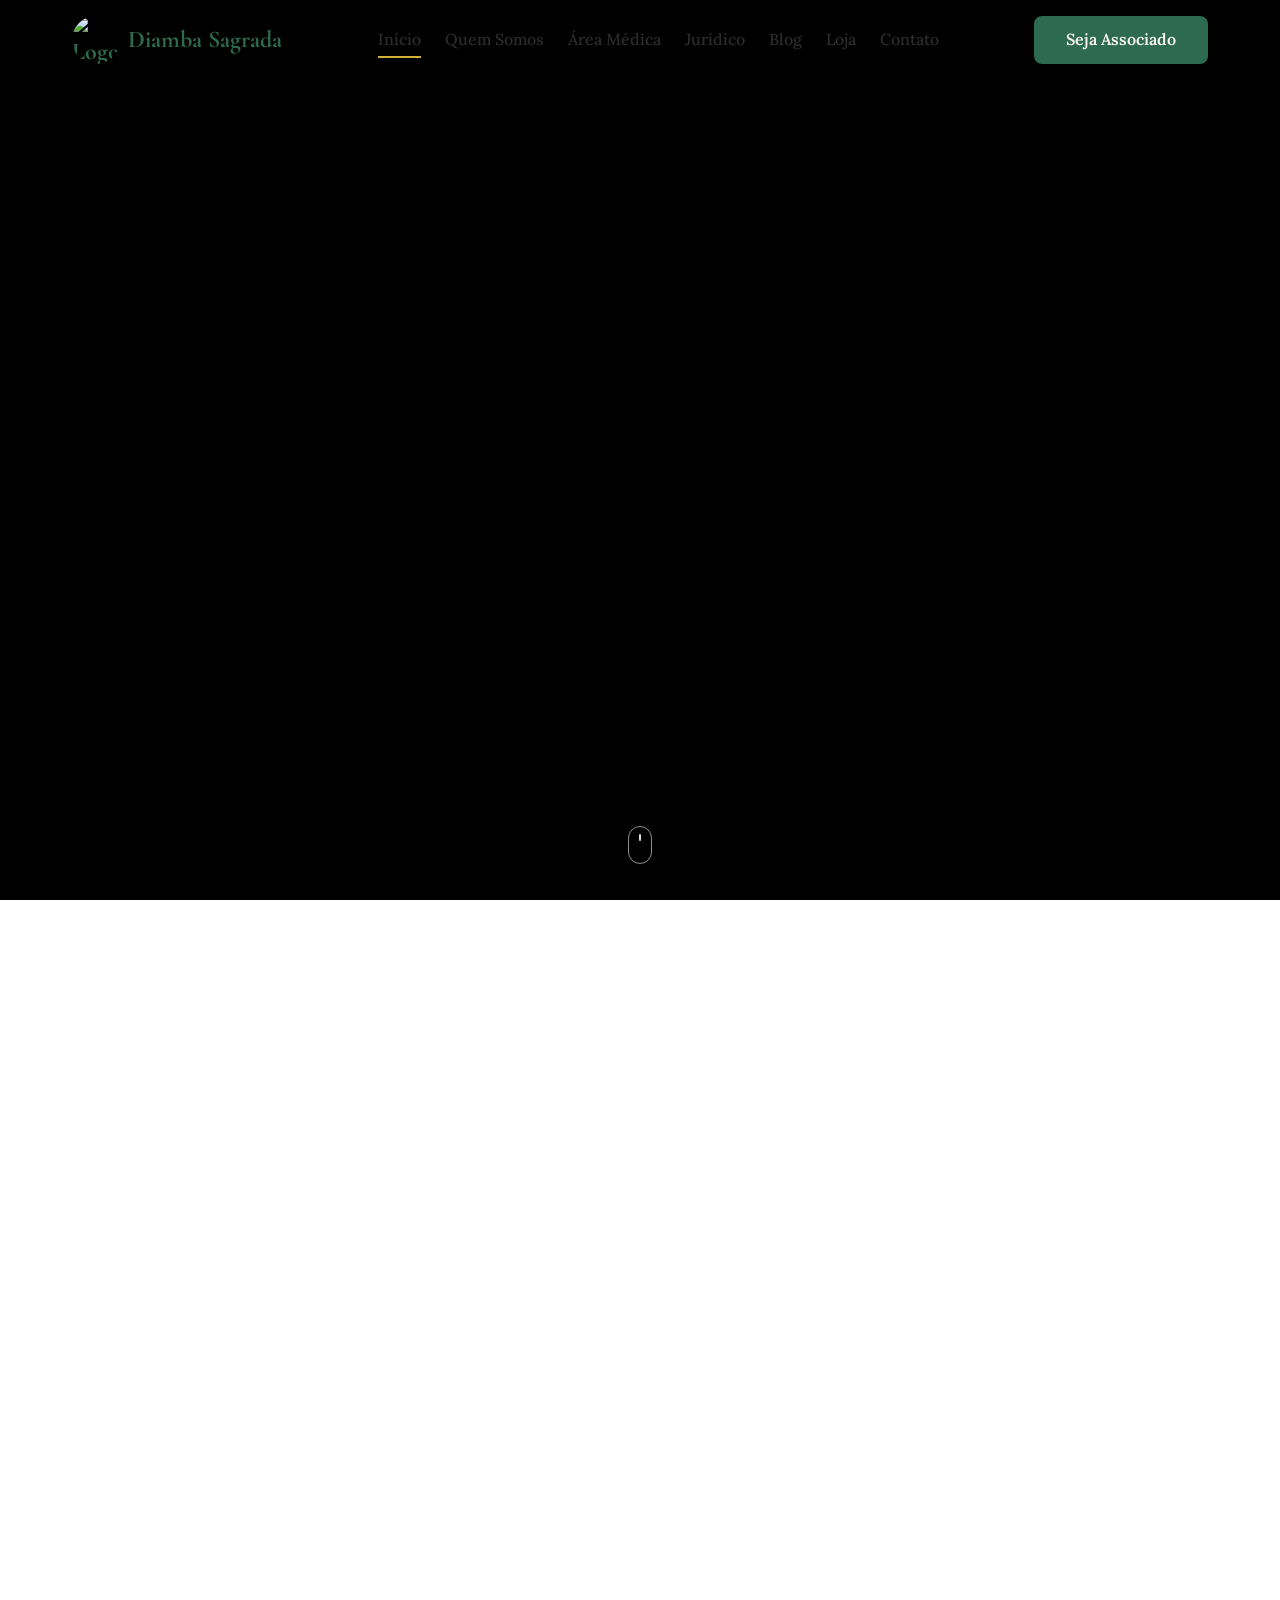
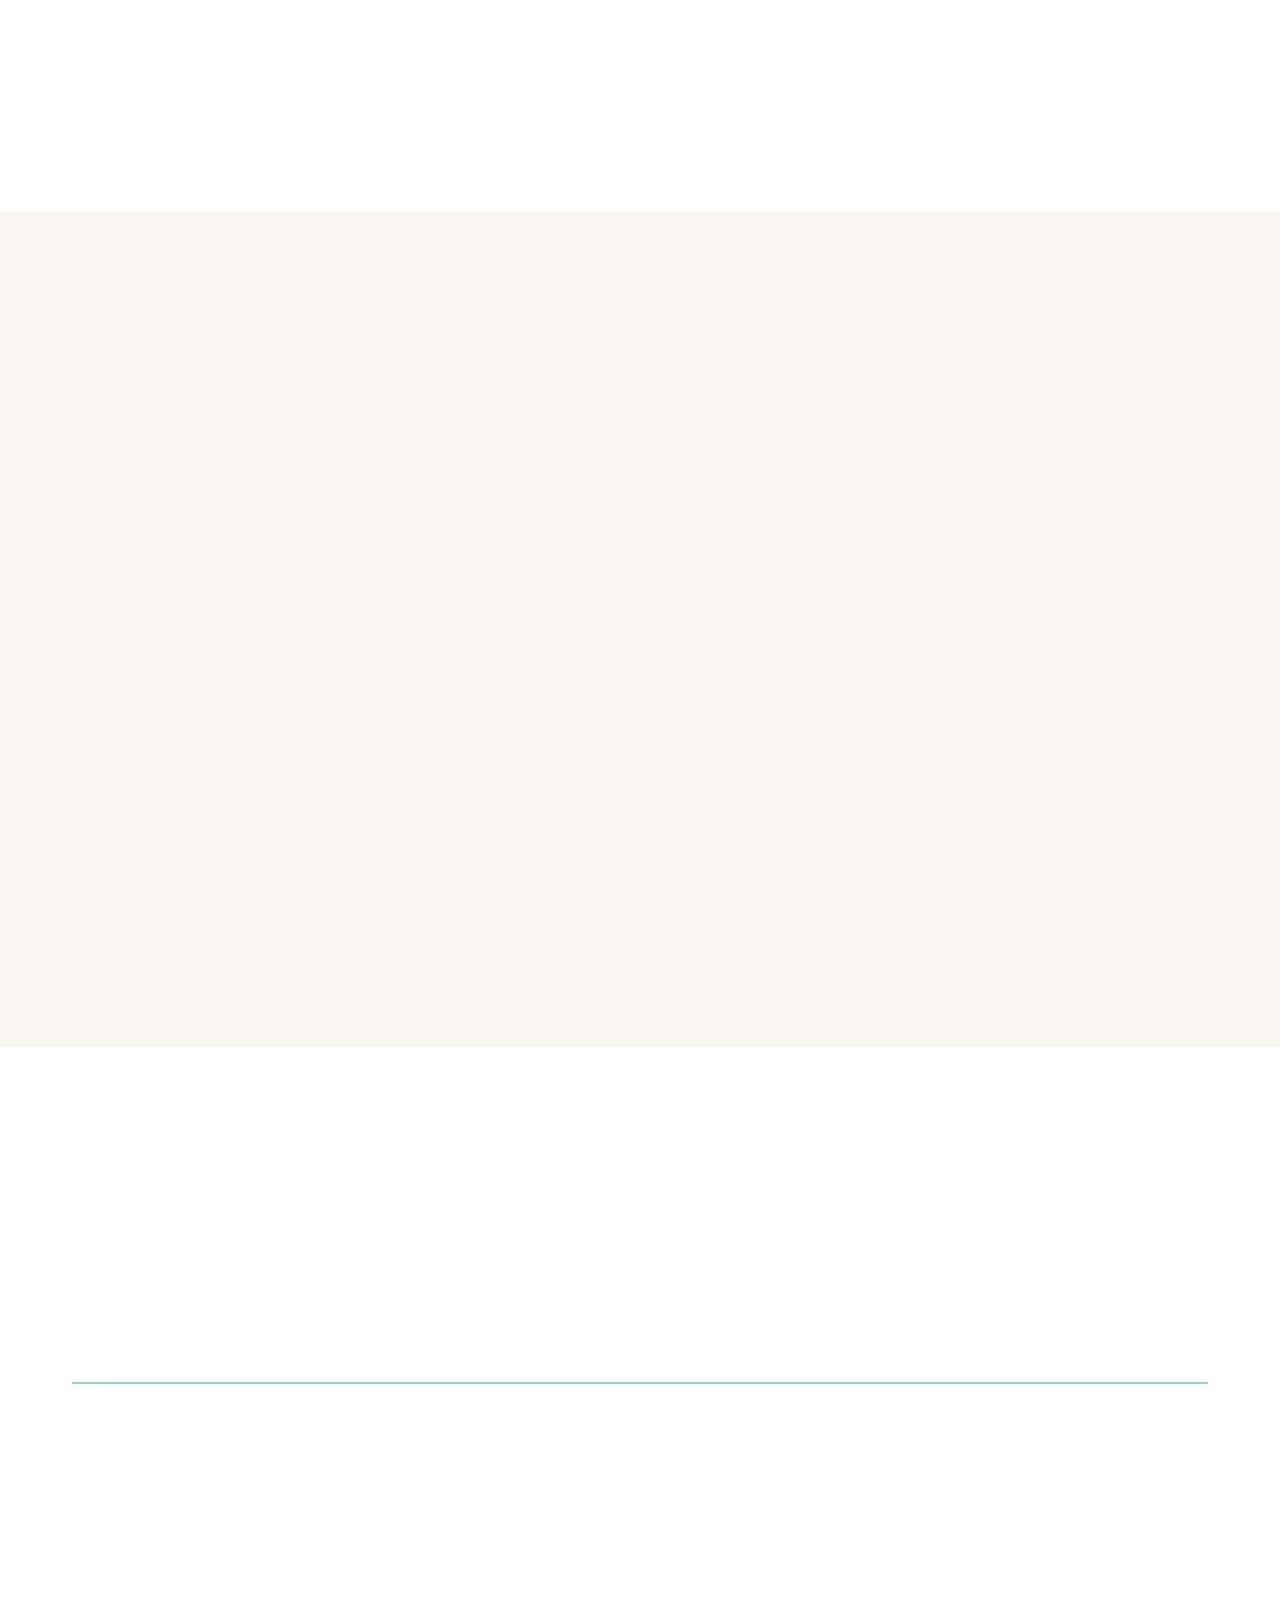
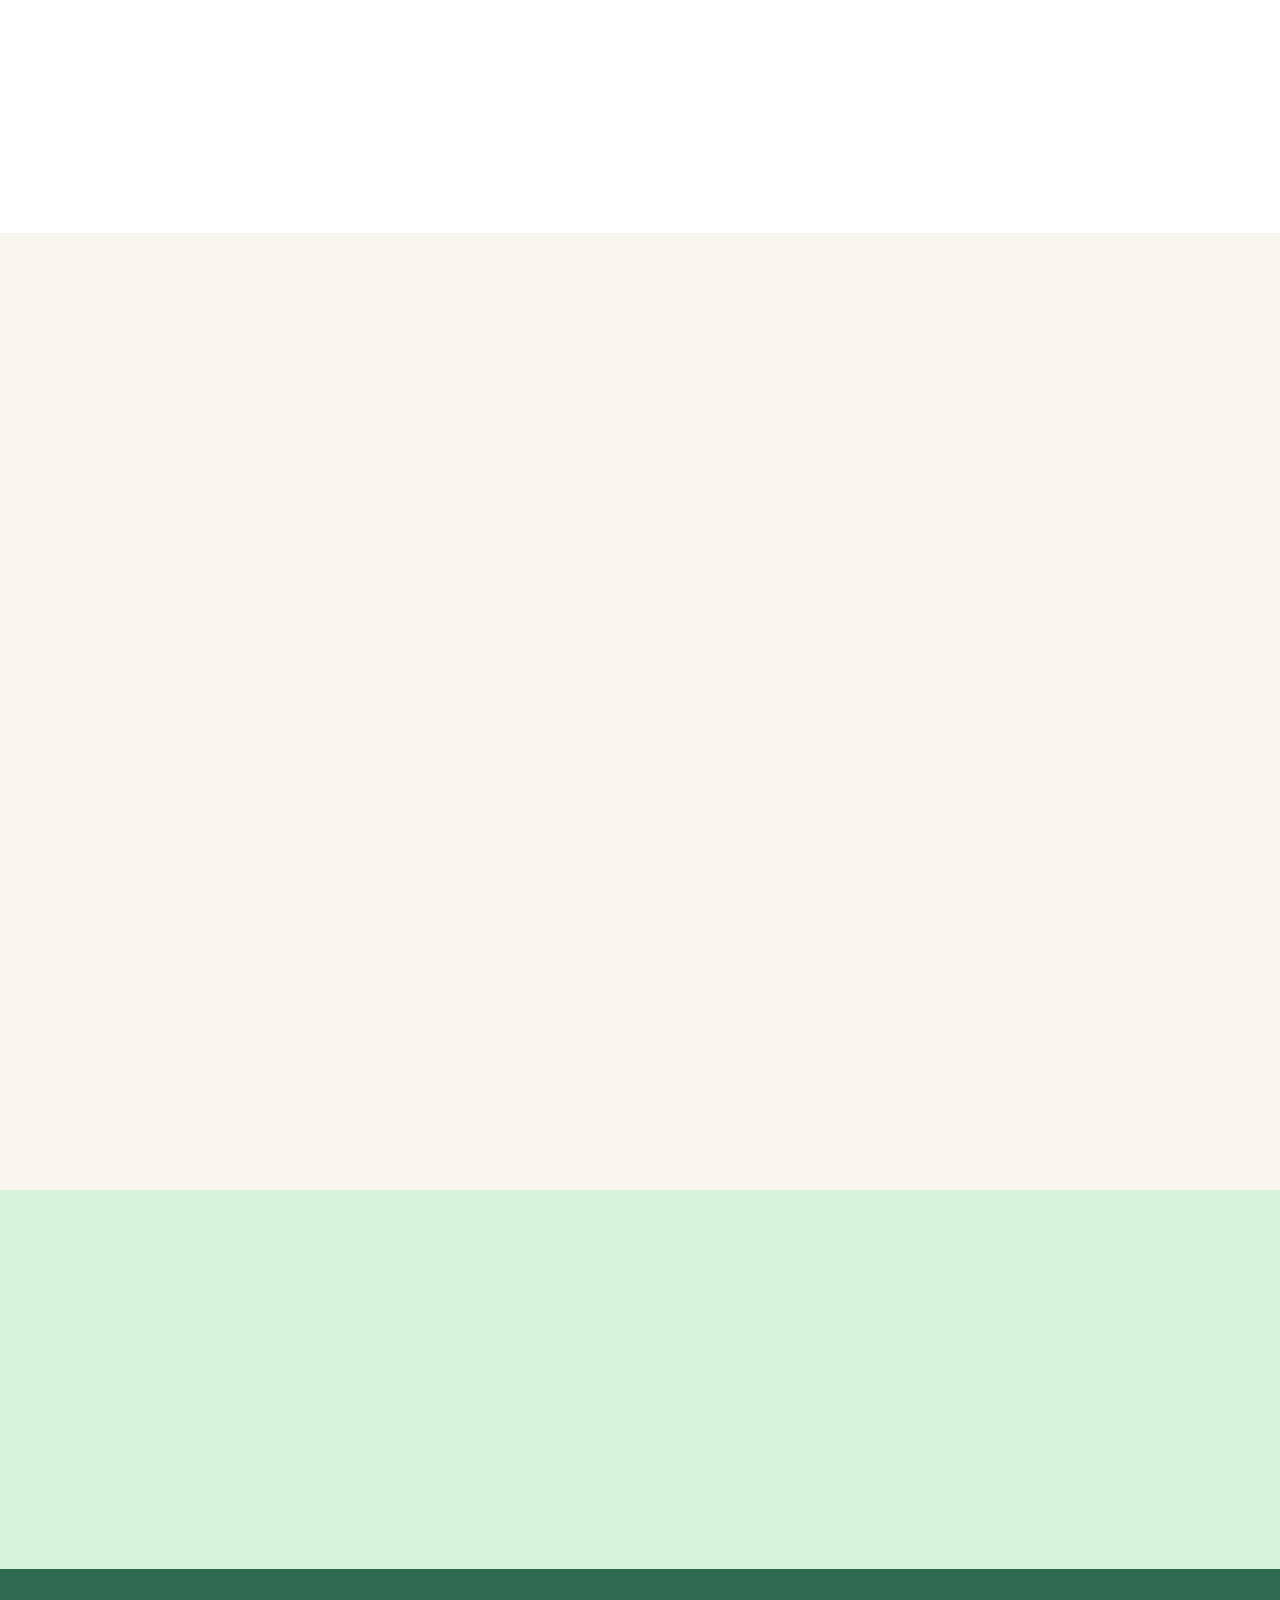
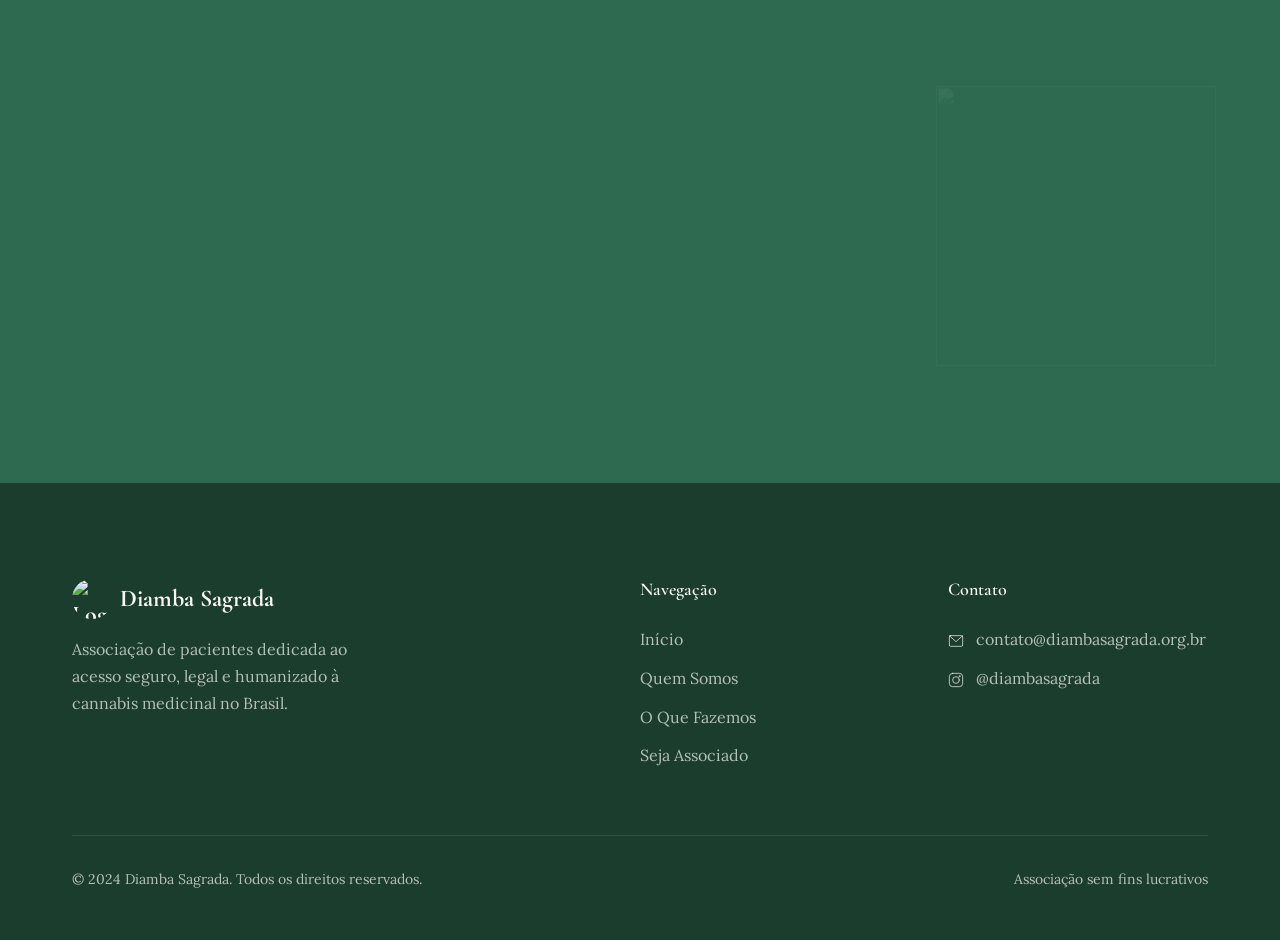
==== index.html @ 9adcef64 "feat: hero cinematográfico com vídeo full-bleed na home - substitui fundo CSS do hero por vídeo (vid" ====
<!DOCTYPE html>
<html lang="pt-BR">
<head>
  <meta charset="UTF-8">
  <meta name="viewport" content="width=device-width, initial-scale=1.0">
  <title>Diamba Sagrada — Associação de Pacientes de Cannabis Medicinal</title>
  <meta name="description" content="A Diamba Sagrada é uma associação de pacientes que acredita que o cuidado com a saúde é um direito de todos. Cultivar é direito. Tratar é dignidade.">
  <link rel="preconnect" href="https://fonts.googleapis.com">
  <link rel="preconnect" href="https://fonts.gstatic.com" crossorigin>
  <link href="https://fonts.googleapis.com/css2?family=Cormorant+Garamond:ital,wght@0,400;0,600;0,700;1,400;1,600;1,700&family=Lora:ital,wght@0,400;0,500;0,600;1,400;1,500;1,600&display=swap" rel="stylesheet">
  <link rel="stylesheet" href="css/style.css">
</head>
<body>

  <!-- ========== NAVIGATION ========== -->
  <header class="nav" role="banner">
    <div class="nav__inner">
      <a href="index.html" class="nav__logo" aria-label="Diamba Sagrada — Página Inicial">
        <img src="img/logo.png" alt="Logo Diamba Sagrada" width="48" height="48">
        <span>Diamba Sagrada</span>
      </a>

      <div class="nav__links">
        <a href="index.html" class="nav__link nav__link--active" aria-current="page">Início</a>
        <a href="quem-somos.html" class="nav__link">Quem Somos</a>
        <a href="area-medica.html" class="nav__link">Área Médica</a>
        <a href="area-juridica.html" class="nav__link">Jurídico</a>
        <a href="blog.html" class="nav__link">Blog</a>
        <a href="produtos.html" class="nav__link">Loja</a>
        <a href="contato.html" class="nav__link">Contato</a>
      </div>

      <a href="seja-associado.html" class="btn btn--primary nav__cta">Seja Associado</a>

      <button class="nav__toggle" aria-label="Abrir menu" aria-expanded="false" aria-controls="mobile-menu">
        <span></span>
        <span></span>
        <span></span>
      </button>
    </div>

    <div class="nav__mobile" id="mobile-menu" role="dialog" aria-label="Menu de navegação">
      <a href="index.html">Início</a>
      <a href="quem-somos.html">Quem Somos</a>
      <a href="area-medica.html">Área Médica</a>
      <a href="area-juridica.html">Jurídico</a>
      <a href="blog.html">Blog</a>
      <a href="produtos.html">Loja</a>
      <a href="contato.html">Contato</a>
      <a href="seja-associado.html" class="btn btn--gold">Seja Associado</a>
    </div>
  </header>

  <main>

    <!-- ========== HERO ========== -->
    <section class="hero hero--cinema">
      <video class="hero__video" autoplay muted loop playsinline preload="auto" poster="img/logo.png" aria-hidden="true">
        <source src="video/hero.mp4" type="video/mp4">
      </video>
      <div class="hero__overlay" aria-hidden="true"></div>

      <div class="container hero__content">
        <h1 class="hero__title page-enter">
          Cultivar é direito.<br>
          Tratar é <span class="accent">dignidade</span>.
        </h1>
        <div class="btn-group page-enter" style="justify-content:center">
          <a href="seja-associado.html" class="btn btn--gold btn--lg">Quero me associar</a>
        </div>
      </div>

      <a href="#jornada" class="hero__scroll" aria-label="Rolar para baixo">
        <span></span>
      </a>
    </section>

    <!-- ========== PILLARS ========== -->
    <section class="section pillars">
      <div class="container">
        <div class="section__header reveal">
          <span class="section__overline">O que nos guia</span>
          <h2 class="section__title">Três pilares do nosso cuidado</h2>
        </div>

        <div class="grid grid--3 stagger">
          <!-- Card 1: Acolhimento -->
          <article class="card reveal">
            <div class="card__icon">
              <svg viewBox="0 0 48 48" width="48" height="48" fill="none" stroke="currentColor" stroke-width="1.5" stroke-linecap="round" stroke-linejoin="round" aria-hidden="true">
                <path d="M24 38c-6-4-16-10-16-18a8 8 0 0 1 8-8c3 0 5.5 1.5 8 4.5 2.5-3 5-4.5 8-4.5a8 8 0 0 1 8 8c0 8-10 14-16 18z"/>
                <path d="M6 24c-2 1-4 3-4 6 0 4 4 7 10 9"/>
                <path d="M42 24c2 1 4 3 4 6 0 4-4 7-10 9"/>
              </svg>
            </div>
            <h3 class="card__title">Acolhimento</h3>
            <p class="card__text">
              Recebemos cada paciente com escuta atenta e sem julgamento. Aqui, sua história importa e sua dor é levada a sério. O primeiro passo para o cuidado é sentir-se acolhido.
            </p>
          </article>

          <!-- Card 2: Orientação Médica -->
          <article class="card reveal">
            <div class="card__icon">
              <svg viewBox="0 0 48 48" width="48" height="48" fill="none" stroke="currentColor" stroke-width="1.5" stroke-linecap="round" stroke-linejoin="round" aria-hidden="true">
                <path d="M24 4v8M24 36v8M20 8h8M20 40h8"/>
                <path d="M14 18c-2-4-5-6-9-6 1 5 4 8 9 10"/>
                <path d="M14 18c2-4 5-6 9-6-1 5-4 8-9 10"/>
                <path d="M34 18c2-4 5-6 9-6-1 5-4 8-9 10"/>
                <path d="M34 18c-2-4-5-6-9-6 1 5 4 8 9 10"/>
                <circle cx="24" cy="24" r="5"/>
                <path d="M22 22v4M24 22v4M26 22v4"/>
              </svg>
            </div>
            <h3 class="card__title">Orientação Médica</h3>
            <p class="card__text">
              Conectamos você a médicos prescritores habilitados e comprometidos com a cannabis medicinal. Cada tratamento é personalizado, seguro e baseado em evidências científicas.
            </p>
          </article>

          <!-- Card 3: Suporte Jurídico -->
          <article class="card reveal">
            <div class="card__icon">
              <svg viewBox="0 0 48 48" width="48" height="48" fill="none" stroke="currentColor" stroke-width="1.5" stroke-linecap="round" stroke-linejoin="round" aria-hidden="true">
                <path d="M24 4L6 14v4h36v-4L24 4z"/>
                <path d="M10 18v18M18 18v18M30 18v18M38 18v18"/>
                <path d="M6 36h36v4H6z"/>
                <path d="M24 10v4"/>
                <circle cx="24" cy="8" r="2"/>
              </svg>
            </div>
            <h3 class="card__title">Suporte Jurídico</h3>
            <p class="card__text">
              Orientamos sobre seus direitos como paciente de cannabis medicinal. Contamos com apoio jurídico para garantir o acesso legal e seguro ao tratamento que você precisa.
            </p>
          </article>
        </div>
      </div>
    </section>

    <!-- ========== INTEGRATIVE VISION ========== -->
    <section class="section vision">
      <div class="container">
        <div class="vision__grid">
          <div class="vision__text reveal">
            <span class="section__overline">Visão Integrativa</span>
            <h2 class="section__title">Um cuidado que respeita a totalidade do ser</h2>
            <p>
              Acreditamos que a verdadeira cura acontece quando olhamos para o ser humano de forma integral. Nossa abordagem une ciência contemporânea, escuta sensível e sabedoria ancestral para oferecer um cuidado que respeita a singularidade de cada pessoa.
            </p>
            <p>
              Não tratamos apenas sintomas — acompanhamos histórias. Cada paciente é um universo, e nosso compromisso é caminhar ao lado, integrando corpo, mente e espírito no processo de cura.
            </p>
          </div>

          <div class="vision__triad reveal" aria-label="Tríade integrativa: Corpo, Mente e Espírito">
            <div class="triad">
              <div class="triad__item triad__item--top">
                <div class="triad__icon">
                  <svg viewBox="0 0 32 32" width="32" height="32" fill="none" stroke="currentColor" stroke-width="1.5" stroke-linecap="round" stroke-linejoin="round" aria-hidden="true">
                    <circle cx="16" cy="7" r="4"/>
                    <path d="M10 14h12c1 0 2 1 2 2v4l-4 2v8h-4v-6h-4v6h-4v-8l-4-2v-4c0-1 1-2 2-2z"/>
                  </svg>
                </div>
                <span class="triad__label">Corpo</span>
              </div>
              <div class="triad__item triad__item--left">
                <div class="triad__icon">
                  <svg viewBox="0 0 32 32" width="32" height="32" fill="none" stroke="currentColor" stroke-width="1.5" stroke-linecap="round" stroke-linejoin="round" aria-hidden="true">
                    <path d="M16 4C10 4 5 8.5 5 14c0 3 1.5 5.5 4 7.5V28h14v-6.5c2.5-2 4-4.5 4-7.5 0-5.5-5-10-11-10z"/>
                    <path d="M12 18c1 1.5 3 2.5 4 2.5s3-1 4-2.5"/>
                    <path d="M5 14h22"/>
                    <path d="M12 14v-3c0-1 1-2 2-2h4c1 0 2 1 2 2v3"/>
                  </svg>
                </div>
                <span class="triad__label">Mente</span>
              </div>
              <div class="triad__item triad__item--right">
                <div class="triad__icon">
                  <svg viewBox="0 0 32 32" width="32" height="32" fill="none" stroke="currentColor" stroke-width="1.5" stroke-linecap="round" stroke-linejoin="round" aria-hidden="true">
                    <path d="M16 28c-1-2-3-4-4-6-2-3-4-5-4-8a8 8 0 0 1 16 0c0 3-2 5-4 8-1 2-3 4-4 6z"/>
                    <path d="M16 10v6"/>
                    <path d="M13 13h6"/>
                    <path d="M14 20c0 1 1 2 2 2s2-1 2-2"/>
                  </svg>
                </div>
                <span class="triad__label">Espírito</span>
              </div>
              <svg class="triad__lines" viewBox="0 0 200 200" fill="none" stroke="currentColor" stroke-width="0.5" opacity="0.3" aria-hidden="true">
                <line x1="100" y1="30" x2="30" y2="170"/>
                <line x1="100" y1="30" x2="170" y2="170"/>
                <line x1="30" y1="170" x2="170" y2="170"/>
              </svg>
            </div>
          </div>
        </div>
      </div>
    </section>

    <!-- ========== PATIENT JOURNEY ========== -->
    <section class="section journey" id="jornada">
      <div class="container">
        <div class="section__header reveal">
          <span class="section__overline">Passo a passo</span>
          <h2 class="section__title">A jornada do paciente</h2>
        </div>

        <div class="timeline">
          <div class="timeline__step reveal">
            <div class="timeline__dot"></div>
            <span class="timeline__number">Etapa 1</span>
            <h3 class="timeline__title">Chegou ao lugar certo</h3>
            <p class="timeline__text">Você encontrou uma comunidade de acolhimento. Aqui, ninguém caminha sozinho — estamos juntos nessa jornada pela saúde e pelo bem-estar.</p>
          </div>

          <div class="timeline__step reveal">
            <div class="timeline__dot"></div>
            <span class="timeline__number">Etapa 2</span>
            <h3 class="timeline__title">Entenda seus direitos</h3>
            <p class="timeline__text">Orientação jurídica clara e acessível sobre cannabis medicinal no Brasil. Conheça as leis, regulamentações e seus direitos como paciente.</p>
          </div>

          <div class="timeline__step reveal">
            <div class="timeline__dot"></div>
            <span class="timeline__number">Etapa 3</span>
            <h3 class="timeline__title">Conecte-se com um médico</h3>
            <p class="timeline__text">Médicos parceiros prescritores que compreendem o potencial terapêutico da cannabis e trabalham com protocolos seguros e individualizados.</p>
          </div>

          <div class="timeline__step reveal">
            <div class="timeline__dot"></div>
            <span class="timeline__number">Etapa 4</span>
            <h3 class="timeline__title">Envie sua receita</h3>
            <p class="timeline__text">Documentação necessária para acesso legal ao tratamento. Auxiliamos em todo o processo burocrático para que você se concentre no que importa: sua saúde.</p>
          </div>

          <div class="timeline__step reveal">
            <div class="timeline__dot"></div>
            <span class="timeline__number">Etapa 5</span>
            <h3 class="timeline__title">Faça parte da comunidade</h3>
            <p class="timeline__text">Suporte contínuo e rede de apoio. Grupos de acolhimento, informações atualizadas e uma comunidade que entende e apoia sua caminhada.</p>
          </div>
        </div>
      </div>
    </section>

    <!-- ========== ANCESTRAL DIMENSION ========== -->
    <section class="section ancestral">
      <div class="container">
        <!-- Decorative botanical SVG -->
        <div class="ancestral__decor" aria-hidden="true">
          <svg viewBox="0 0 300 500" width="300" height="500" fill="none" stroke="currentColor" stroke-width="0.6" stroke-linecap="round" stroke-linejoin="round" opacity="0.08">
            <path d="M150 490V200"/>
            <path d="M150 200c-20-40-65-75-115-75 6 48 45 85 115 95"/>
            <path d="M150 200c20-40 65-75 115-75-6 48-45 85-115 95"/>
            <path d="M150 280c-28-20-75-24-105-8 14 30 55 42 105 25"/>
            <path d="M150 280c28-20 75-24 105-8-14 30-55 42-105 25"/>
            <path d="M150 120c-12-32-42-60-75-70 3 38 25 65 75 82"/>
            <path d="M150 120c12-32 42-60 75-70-3 38-25 65-75 82"/>
            <path d="M150 70c-8-20-28-40-50-48 2 25 16 42 50 55"/>
            <path d="M150 70c8-20 28-40 50-48-2 25-16 42-50 55"/>
            <path d="M150 360c-15-10-40-12-55-3 8 15 28 22 55 12"/>
            <path d="M150 360c15-10 40-12 55-3-8 15-28 22-55 12"/>
            <!-- Root system -->
            <path d="M150 490c-10 0-30 5-40 15"/>
            <path d="M150 490c10 0 30 5 40 15"/>
            <path d="M150 490c-5 5-15 15-18 25"/>
            <path d="M150 490c5 5 15 15 18 25"/>
            <path d="M150 490c0 5-8 18-10 28"/>
            <path d="M150 490c0 5 8 18 10 28"/>
          </svg>
        </div>

        <div class="ancestral__content reveal">
          <span class="section__overline">Dimensão Ancestral</span>
          <h2 class="section__title">Uma planta com milhares de anos de história</h2>

          <div class="ancestral__text">
            <p>Muito antes de qualquer legislação moderna, a cannabis já era reconhecida como planta medicinal por civilizações ao redor do mundo. Registros milenares da China, da Índia e do Egito Antigo descrevem seu uso no alívio da dor, no tratamento de inflamações e em rituais de cura. Na farmacopeia tradicional indiana, o uso da cannabis era considerado parte essencial do cuidado com o corpo e a mente, integrada a práticas que enxergavam a saúde como equilíbrio entre o ser e a natureza.</p>

            <p>No Brasil, a planta chegou com os povos africanos escravizados, que trouxeram consigo saberes medicinais profundos e uma relação de respeito com o mundo vegetal. Reconhecer essa herança é também um ato de justiça histórica. Na Diamba Sagrada, honramos essa longa tradição ao unir o conhecimento ancestral à ciência contemporânea, compreendendo que o caminho do cuidado verdadeiro passa pela escuta de quem veio antes de nós.</p>
          </div>
        </div>
      </div>
    </section>

    <!-- ========== TRUST / LEGALITY ========== -->
    <section class="section section--sm trust">
      <div class="container">
        <div class="trust__grid">
          <div class="trust__item reveal">
            <div class="trust__icon">
              <svg viewBox="0 0 24 24" width="24" height="24" fill="none" stroke="currentColor" stroke-width="1.5" stroke-linecap="round" stroke-linejoin="round" aria-hidden="true">
                <path d="M12 2L3 7v5c0 5.55 3.84 10.74 9 12 5.16-1.26 9-6.45 9-12V7l-9-5z"/>
                <path d="M9 12l2 2 4-4"/>
              </svg>
            </div>
            <h3 class="trust__label">Atuação Legal</h3>
            <p class="trust__text">Respeitamos toda legislação vigente</p>
          </div>

          <div class="trust__item reveal">
            <div class="trust__icon">
              <svg viewBox="0 0 24 24" width="24" height="24" fill="none" stroke="currentColor" stroke-width="1.5" stroke-linecap="round" stroke-linejoin="round" aria-hidden="true">
                <rect x="3" y="11" width="18" height="11" rx="2" ry="2"/>
                <path d="M7 11V7a5 5 0 0 1 10 0v4"/>
                <circle cx="12" cy="16" r="1.5"/>
                <path d="M12 17.5V20"/>
              </svg>
            </div>
            <h3 class="trust__label">Dados Protegidos</h3>
            <p class="trust__text">Conformidade com LGPD</p>
          </div>

          <div class="trust__item reveal">
            <div class="trust__icon">
              <svg viewBox="0 0 24 24" width="24" height="24" fill="none" stroke="currentColor" stroke-width="1.5" stroke-linecap="round" stroke-linejoin="round" aria-hidden="true">
                <path d="M12 2v6M12 16v6M9 8h6M9 16h6"/>
                <circle cx="12" cy="12" r="10"/>
              </svg>
            </div>
            <h3 class="trust__label">Médicos Certificados</h3>
            <p class="trust__text">Parceiros prescritores habilitados</p>
          </div>

          <div class="trust__item reveal">
            <div class="trust__icon">
              <svg viewBox="0 0 24 24" width="24" height="24" fill="none" stroke="currentColor" stroke-width="1.5" stroke-linecap="round" stroke-linejoin="round" aria-hidden="true">
                <path d="M12 21c-4-3-10-7-10-12a6 6 0 0 1 6-6c2 0 3.5 1 4 2.5C12.5 4 14 3 16 3a6 6 0 0 1 6 6c0 5-6 9-10 12z"/>
                <path d="M8 13c0-1 1-2 2-2h4c1 0 2 1 2 2v0c0 1-1 2-2 2h-4c-1 0-2-1-2-2z"/>
              </svg>
            </div>
            <h3 class="trust__label">Sem Fins Lucrativos</h3>
            <p class="trust__text">Associação social e humanitária</p>
          </div>
        </div>
      </div>
    </section>

    <!-- ========== CTA FINAL ========== -->
    <section class="section cta-final">
      <div class="cta-final__watermark" aria-hidden="true">
        <img src="img/marca-dagua-branca.png" alt="" loading="lazy">
      </div>
      <div class="container">
        <div class="cta-final__content reveal">
          <h2 class="cta-final__title">Cada pessoa merece acesso digno à saúde</h2>
          <p class="cta-final__subtitle">Junte-se a nós na construção de um cuidado mais humano, seguro e acessível.</p>
          <a href="seja-associado.html" class="btn btn--gold btn--lg">Quero fazer parte</a>
        </div>
      </div>
    </section>

  </main>

  <!-- ========== FOOTER ========== -->
  <footer class="footer" role="contentinfo">
    <div class="container">
      <div class="footer__grid">
        <div class="footer__brand">
          <a href="index.html" class="footer__logo" aria-label="Diamba Sagrada — Página Inicial">
            <img src="img/logo.png" alt="Logo Diamba Sagrada" width="40" height="40">
            <span>Diamba Sagrada</span>
          </a>
          <p class="footer__desc">
            Associação de pacientes dedicada ao acesso seguro, legal e humanizado à cannabis medicinal no Brasil.
          </p>
        </div>

        <div class="footer__nav">
          <h4 class="footer__heading">Navegação</h4>
          <ul class="footer__list">
            <li><a href="index.html" class="footer__link">Início</a></li>
            <li><a href="quem-somos.html" class="footer__link">Quem Somos</a></li>
            <li><a href="o-que-fazemos.html" class="footer__link">O Que Fazemos</a></li>
            <li><a href="seja-associado.html" class="footer__link">Seja Associado</a></li>
          </ul>
        </div>

        <div class="footer__contact">
          <h4 class="footer__heading">Contato</h4>
          <ul class="footer__list">
            <li>
              <a href="mailto:contato@diambasagrada.org.br" class="footer__link">
                <svg viewBox="0 0 24 24" width="16" height="16" fill="none" stroke="currentColor" stroke-width="1.5" stroke-linecap="round" stroke-linejoin="round" aria-hidden="true" style="vertical-align: middle; margin-right: 0.5rem;">
                  <rect x="2" y="4" width="20" height="16" rx="2"/>
                  <path d="M22 4L12 13 2 4"/>
                </svg>
                contato@diambasagrada.org.br
              </a>
            </li>
            <li>
              <a href="https://www.instagram.com/diambasagrada" target="_blank" rel="noopener noreferrer" class="footer__link" aria-label="Instagram da Diamba Sagrada">
                <svg viewBox="0 0 24 24" width="16" height="16" fill="none" stroke="currentColor" stroke-width="1.5" stroke-linecap="round" stroke-linejoin="round" aria-hidden="true" style="vertical-align: middle; margin-right: 0.5rem;">
                  <rect x="2" y="2" width="20" height="20" rx="5"/>
                  <circle cx="12" cy="12" r="5"/>
                  <circle cx="17.5" cy="6.5" r="1.5" fill="currentColor" stroke="none"/>
                </svg>
                @diambasagrada
              </a>
            </li>
          </ul>
        </div>
      </div>

      <div class="footer__bottom">
        <p>&copy; 2024 Diamba Sagrada. Todos os direitos reservados.</p>
        <p>Associação sem fins lucrativos</p>
      </div>
    </div>
  </footer>

  <script src="js/main.js"></script>
</body>
</html>
---- css/style.css ----
/* ==========================================================================
   DIAMBA SAGRADA — Design System & Styles
   Institutional site for a medical cannabis patient association (Brazil)

   Aesthetic: Organic / Natural / Sacred — like a healing garden
   Palette: Deep green, light green, off-white, earth/beige, soft gold
   Typography: Cormorant Garamond (display) + Lora (body)
   ========================================================================== */

/* --------------------------------------------------------------------------
   0. CSS CUSTOM PROPERTIES (Design Tokens)
   -------------------------------------------------------------------------- */
:root {
  /* Colors */
  --color-green-deep: #2D6A4F;
  --color-green-mid: #40916C;
  --color-green-light: #95D5B2;
  --color-green-pale: #D8F3DC;
  --color-offwhite: #F9F6F0;
  --color-earth: #C8A882;
  --color-earth-light: #DEC4A6;
  --color-gold: #D4AF37;
  --color-gold-soft: #E8D48B;
  --color-text: #2C2C2C;
  --color-text-light: #5A5A5A;
  --color-text-inverse: #F9F6F0;
  --color-overlay: rgba(45, 106, 79, 0.85);

  /* Typography */
  --font-display: 'Cormorant Garamond', 'Georgia', serif;
  --font-body: 'Lora', 'Libre Baskerville', serif;

  /* Font sizes — fluid scale */
  --text-xs: clamp(0.75rem, 0.7rem + 0.25vw, 0.875rem);
  --text-sm: clamp(0.875rem, 0.8rem + 0.35vw, 1rem);
  --text-base: clamp(1rem, 0.925rem + 0.4vw, 1.125rem);
  --text-lg: clamp(1.125rem, 1rem + 0.5vw, 1.25rem);
  --text-xl: clamp(1.25rem, 1.1rem + 0.75vw, 1.5rem);
  --text-2xl: clamp(1.5rem, 1.2rem + 1.5vw, 2rem);
  --text-3xl: clamp(1.875rem, 1.4rem + 2.4vw, 2.75rem);
  --text-4xl: clamp(2.25rem, 1.5rem + 3.75vw, 3.75rem);
  --text-5xl: clamp(2.75rem, 1.8rem + 4.75vw, 4.5rem);

  /* Spacing */
  --space-xs: 0.25rem;
  --space-sm: 0.5rem;
  --space-md: 1rem;
  --space-lg: 1.5rem;
  --space-xl: 2rem;
  --space-2xl: 3rem;
  --space-3xl: 4rem;
  --space-4xl: 6rem;
  --space-5xl: 8rem;

  /* Layout */
  --max-width: 1200px;
  --max-width-narrow: 800px;
  --nav-height: 80px;
  --border-radius: 8px;
  --border-radius-lg: 16px;

  /* Shadows */
  --shadow-sm: 0 1px 3px rgba(0, 0, 0, 0.08);
  --shadow-md: 0 4px 12px rgba(0, 0, 0, 0.1);
  --shadow-lg: 0 8px 30px rgba(0, 0, 0, 0.12);
  --shadow-xl: 0 16px 50px rgba(0, 0, 0, 0.15);

  /* Transitions */
  --ease-out: cubic-bezier(0.25, 0.46, 0.45, 0.94);
  --ease-out-back: cubic-bezier(0.34, 1.56, 0.64, 1);
  --duration-fast: 150ms;
  --duration-base: 200ms;
  --duration-slow: 400ms;
  --duration-reveal: 800ms;

  /* Z-index scale */
  --z-base: 1;
  --z-dropdown: 10;
  --z-sticky: 20;
  --z-overlay: 30;
  --z-modal: 40;
  --z-toast: 50;
}

/* --------------------------------------------------------------------------
   1. RESET & BASE
   -------------------------------------------------------------------------- */
*,
*::before,
*::after {
  box-sizing: border-box;
  margin: 0;
  padding: 0;
}

html {
  scroll-behavior: smooth;
  -webkit-text-size-adjust: 100%;
}

body {
  font-family: var(--font-body);
  font-size: var(--text-base);
  line-height: 1.7;
  color: var(--color-text);
  background-color: var(--color-offwhite);
  -webkit-font-smoothing: antialiased;
  -moz-osx-font-smoothing: grayscale;
  overflow-x: hidden;
}

img {
  max-width: 100%;
  height: auto;
  display: block;
}

a {
  color: var(--color-green-deep);
  text-decoration: none;
  transition: color var(--duration-fast) var(--ease-out);
}

a:hover {
  color: var(--color-gold);
}

a:focus-visible,
button:focus-visible,
input:focus-visible,
textarea:focus-visible,
select:focus-visible {
  outline: 2px solid var(--color-gold);
  outline-offset: 2px;
}

ul, ol {
  list-style: none;
}

button {
  font-family: inherit;
  cursor: pointer;
  border: none;
  background: none;
}

input, textarea, select {
  font-family: inherit;
  font-size: inherit;
}

/* --------------------------------------------------------------------------
   2. TYPOGRAPHY
   -------------------------------------------------------------------------- */
h1, h2, h3, h4, h5, h6 {
  font-family: var(--font-display);
  font-weight: 600;
  line-height: 1.2;
  color: var(--color-green-deep);
  text-wrap: balance;
}

h1 { font-size: var(--text-5xl); }
h2 { font-size: var(--text-4xl); }
h3 { font-size: var(--text-3xl); }
h4 { font-size: var(--text-2xl); }
h5 { font-size: var(--text-xl); }
h6 { font-size: var(--text-lg); }

p {
  text-wrap: pretty;
  margin-bottom: var(--space-md);
}

p:last-child {
  margin-bottom: 0;
}

.text-gold { color: var(--color-gold); }
.text-light { color: var(--color-text-light); }

/* --------------------------------------------------------------------------
   3. LAYOUT UTILITIES
   -------------------------------------------------------------------------- */
.container {
  width: 100%;
  max-width: var(--max-width);
  margin-inline: auto;
  padding-inline: var(--space-xl);
}

.container--narrow {
  max-width: var(--max-width-narrow);
}

.section {
  padding-block: var(--space-5xl);
}

.section--sm {
  padding-block: var(--space-4xl);
}

.grid {
  display: grid;
  gap: var(--space-2xl);
}

.grid--2 { grid-template-columns: 1fr; }
.grid--3 { grid-template-columns: 1fr; }
.grid--4 { grid-template-columns: 1fr; }

@media (min-width: 640px) {
  .grid--2 { grid-template-columns: repeat(2, 1fr); }
  .grid--4 { grid-template-columns: repeat(2, 1fr); }
}

@media (min-width: 768px) {
  .grid--3 { grid-template-columns: repeat(3, 1fr); }
}

@media (min-width: 1024px) {
  .grid--4 { grid-template-columns: repeat(4, 1fr); }
}

.flex-center {
  display: flex;
  align-items: center;
  justify-content: center;
}

.text-center { text-align: center; }

/* --------------------------------------------------------------------------
   4. NAVIGATION
   -------------------------------------------------------------------------- */
.nav {
  position: fixed;
  top: 0;
  left: 0;
  right: 0;
  height: var(--nav-height);
  z-index: var(--z-sticky);
  transition: background-color var(--duration-slow) var(--ease-out),
              box-shadow var(--duration-slow) var(--ease-out);
}

.nav--scrolled {
  background-color: rgba(249, 246, 240, 0.97);
  box-shadow: var(--shadow-sm);
}

.nav__inner {
  display: flex;
  align-items: center;
  justify-content: space-between;
  height: 100%;
  max-width: var(--max-width);
  margin-inline: auto;
  padding-inline: var(--space-xl);
}

.nav__logo {
  display: flex;
  align-items: center;
  gap: var(--space-sm);
  font-family: var(--font-display);
  font-size: var(--text-xl);
  font-weight: 700;
  color: var(--color-green-deep);
  transition: color var(--duration-fast) var(--ease-out);
}

.nav__logo svg {
  width: 36px;
  height: 36px;
  flex-shrink: 0;
}

.nav__logo img {
  width: 48px;
  height: 48px;
  border-radius: 50%;
  object-fit: cover;
  flex-shrink: 0;
}

.nav__logo:hover {
  color: var(--color-gold);
}

.nav__links {
  display: none;
  align-items: center;
  gap: var(--space-lg);
}

.nav__link {
  font-family: var(--font-body);
  font-size: var(--text-sm);
  font-weight: 500;
  color: var(--color-text);
  position: relative;
  padding-block: var(--space-xs);
}

.nav__link::after {
  content: '';
  position: absolute;
  bottom: 0;
  left: 0;
  width: 0;
  height: 2px;
  background-color: var(--color-gold);
  transition: width var(--duration-base) var(--ease-out);
}

.nav__link:hover::after,
.nav__link--active::after {
  width: 100%;
}

.nav__link:hover {
  color: var(--color-green-deep);
}

.nav__cta {
  display: none;
}

/* Mobile menu toggle */
.nav__toggle {
  display: flex;
  flex-direction: column;
  gap: 5px;
  padding: var(--space-sm);
  z-index: var(--z-overlay);
}

.nav__toggle span {
  display: block;
  width: 24px;
  height: 2px;
  background-color: var(--color-green-deep);
  transition: transform var(--duration-base) var(--ease-out),
              opacity var(--duration-fast) var(--ease-out);
}

.nav__toggle[aria-expanded="true"] span:nth-child(1) {
  transform: translateY(7px) rotate(45deg);
}

.nav__toggle[aria-expanded="true"] span:nth-child(2) {
  opacity: 0;
}

.nav__toggle[aria-expanded="true"] span:nth-child(3) {
  transform: translateY(-7px) rotate(-45deg);
}

/* Mobile menu */
.nav__mobile {
  position: fixed;
  inset: 0;
  background-color: var(--color-offwhite);
  z-index: var(--z-overlay);
  display: flex;
  flex-direction: column;
  align-items: center;
  justify-content: center;
  gap: var(--space-2xl);
  opacity: 0;
  pointer-events: none;
  transition: opacity var(--duration-slow) var(--ease-out);
}

.nav__mobile--open {
  opacity: 1;
  pointer-events: auto;
}

.nav__mobile a {
  font-family: var(--font-display);
  font-size: var(--text-3xl);
  color: var(--color-green-deep);
  transition: color var(--duration-fast) var(--ease-out);
}

.nav__mobile a:hover {
  color: var(--color-gold);
}

@media (min-width: 1024px) {
  .nav__links {
    display: flex;
  }
  .nav__cta {
    display: inline-flex;
  }
  .nav__toggle {
    display: none;
  }
}

/* --------------------------------------------------------------------------
   5. BUTTONS
   -------------------------------------------------------------------------- */
.btn {
  display: inline-flex;
  align-items: center;
  justify-content: center;
  gap: var(--space-sm);
  font-family: var(--font-body);
  font-size: var(--text-sm);
  font-weight: 600;
  padding: 0.875rem 2rem;
  border-radius: var(--border-radius);
  transition: transform var(--duration-fast) var(--ease-out),
              box-shadow var(--duration-fast) var(--ease-out);
  position: relative;
  overflow: hidden;
  cursor: pointer;
  text-align: center;
  line-height: 1.2;
}

.btn::before {
  content: '';
  position: absolute;
  inset: 0;
  background-color: rgba(255, 255, 255, 0.15);
  transform: translateX(-101%);
  transition: transform var(--duration-slow) var(--ease-out);
}

.btn:hover::before {
  transform: translateX(0);
}

.btn:active {
  transform: scale(0.98);
}

.btn--primary {
  background-color: var(--color-green-deep);
  color: var(--color-text-inverse);
  box-shadow: var(--shadow-sm);
}

.btn--primary:hover {
  color: var(--color-text-inverse);
  box-shadow: var(--shadow-md);
}

.btn--secondary {
  background-color: transparent;
  color: var(--color-green-deep);
  border: 2px solid var(--color-green-deep);
}

.btn--secondary:hover {
  color: var(--color-green-deep);
  box-shadow: var(--shadow-sm);
}

.btn--gold {
  background-color: var(--color-gold);
  color: var(--color-green-deep);
  box-shadow: var(--shadow-sm);
}

.btn--gold:hover {
  color: var(--color-green-deep);
  box-shadow: var(--shadow-md);
}

.btn--light {
  background-color: var(--color-offwhite);
  color: var(--color-green-deep);
  box-shadow: var(--shadow-sm);
}

.btn--light:hover {
  color: var(--color-green-deep);
  box-shadow: var(--shadow-md);
}

.btn--lg {
  padding: 1rem 2.5rem;
  font-size: var(--text-base);
}

.btn-group {
  display: flex;
  flex-wrap: wrap;
  gap: var(--space-md);
}

/* --------------------------------------------------------------------------
   6. CARDS
   -------------------------------------------------------------------------- */
.card {
  background-color: white;
  border-radius: var(--border-radius-lg);
  padding: var(--space-2xl);
  box-shadow: var(--shadow-sm);
  transition: transform var(--duration-base) var(--ease-out),
              box-shadow var(--duration-base) var(--ease-out);
}

.card:hover {
  transform: translateY(-4px);
  box-shadow: var(--shadow-lg);
}

.card__icon {
  width: 64px;
  height: 64px;
  margin-bottom: var(--space-lg);
  color: var(--color-green-deep);
}

.card__title {
  font-family: var(--font-display);
  font-size: var(--text-xl);
  font-weight: 600;
  color: var(--color-green-deep);
  margin-bottom: var(--space-sm);
}

.card__text {
  font-size: var(--text-sm);
  color: var(--color-text-light);
  line-height: 1.7;
}

/* --------------------------------------------------------------------------
   7. HERO SECTION
   -------------------------------------------------------------------------- */
.hero {
  min-height: 100dvh;
  display: flex;
  align-items: center;
  justify-content: center;
  position: relative;
  overflow: hidden;
  padding-top: var(--nav-height);
}

/* ===== Cinematic hero with full-bleed video ===== */
.hero--cinema {
  background: #000;
}

.hero__video {
  position: absolute;
  inset: 0;
  width: 100%;
  height: 100%;
  object-fit: cover;
  object-position: center;
  z-index: 0;
  pointer-events: none;
  will-change: transform;
  animation: heroVideoZoom 18s ease-in-out infinite alternate;
}

@keyframes heroVideoZoom {
  from { transform: scale(1.04); }
  to   { transform: scale(1.12); }
}

.hero__overlay {
  position: absolute;
  inset: 0;
  z-index: 1;
  background:
    radial-gradient(ellipse at 50% 55%, rgba(0,0,0,0.15) 0%, rgba(0,0,0,0.55) 60%, rgba(0,0,0,0.78) 100%),
    linear-gradient(180deg, rgba(0,0,0,0.55) 0%, rgba(0,0,0,0.20) 35%, rgba(0,0,0,0.25) 65%, rgba(0,0,0,0.75) 100%);
  pointer-events: none;
}

.hero--cinema .hero__content {
  position: relative;
  z-index: 2;
  color: #fff;
  text-shadow: 0 2px 30px rgba(0, 0, 0, 0.45);
}

.hero--cinema .hero__title {
  color: #fff;
  font-size: clamp(2.6rem, 6.5vw, 5.25rem);
  letter-spacing: -0.01em;
  font-weight: 600;
  margin-bottom: var(--space-2xl);
}

.hero--cinema .hero__title .accent {
  color: var(--color-gold);
  font-style: italic;
  font-weight: 600;
}

.hero--cinema .btn--gold {
  backdrop-filter: blur(6px);
  -webkit-backdrop-filter: blur(6px);
  box-shadow: 0 12px 40px rgba(0, 0, 0, 0.35);
}

/* Discreet scroll cue */
.hero__scroll {
  position: absolute;
  left: 50%;
  bottom: clamp(1.5rem, 4vh, 3rem);
  transform: translateX(-50%);
  z-index: 2;
  width: 24px;
  height: 38px;
  border: 1px solid rgba(255, 255, 255, 0.55);
  border-radius: 14px;
  display: flex;
  justify-content: center;
  padding-top: 7px;
  text-decoration: none;
}

.hero__scroll span {
  width: 2px;
  height: 7px;
  background: rgba(255, 255, 255, 0.85);
  border-radius: 2px;
  animation: heroScrollDot 1.8s ease-in-out infinite;
}

@keyframes heroScrollDot {
  0%   { transform: translateY(0);    opacity: 1; }
  60%  { transform: translateY(10px); opacity: 0; }
  61%  { transform: translateY(0);    opacity: 0; }
  100% { transform: translateY(0);    opacity: 1; }
}

@media (prefers-reduced-motion: reduce) {
  .hero__video { animation: none; }
  .hero__scroll span { animation: none; }
}

/* Organic texture background using CSS patterns */
.hero__bg {
  position: absolute;
  inset: 0;
  z-index: -1;
  background:
    /* Subtle organic noise via radial gradients */
    radial-gradient(ellipse at 20% 50%, rgba(149, 213, 178, 0.3) 0%, transparent 50%),
    radial-gradient(ellipse at 80% 20%, rgba(200, 168, 130, 0.2) 0%, transparent 40%),
    radial-gradient(ellipse at 60% 80%, rgba(149, 213, 178, 0.15) 0%, transparent 50%),
    radial-gradient(ellipse at 10% 90%, rgba(212, 175, 55, 0.08) 0%, transparent 40%),
    linear-gradient(175deg, var(--color-offwhite) 0%, #EDE8DF 100%);
}

/* Decorative SVG leaf overlay */
.hero__decor {
  position: absolute;
  opacity: 0.06;
  z-index: -1;
  color: var(--color-green-deep);
}

.hero__decor--left {
  top: 10%;
  left: -5%;
  width: 400px;
  height: 400px;
  transform: rotate(-15deg);
}

.hero__decor--right {
  bottom: 5%;
  right: -3%;
  width: 350px;
  height: 350px;
  transform: rotate(20deg);
}

.hero__content {
  text-align: center;
  max-width: 800px;
  padding: var(--space-2xl);
}

.hero__badge {
  display: inline-flex;
  align-items: center;
  gap: var(--space-sm);
  font-family: var(--font-body);
  font-size: var(--text-xs);
  font-weight: 500;
  color: var(--color-green-deep);
  background-color: var(--color-green-pale);
  padding: var(--space-xs) var(--space-lg);
  border-radius: 100px;
  margin-bottom: var(--space-2xl);
  letter-spacing: 0.02em;
}

.hero__badge svg {
  width: 16px;
  height: 16px;
}

.hero__title {
  font-size: var(--text-5xl);
  color: var(--color-green-deep);
  margin-bottom: var(--space-lg);
  font-weight: 700;
  line-height: 1.1;
}

.hero__title .accent {
  color: var(--color-gold);
  font-style: italic;
}

.hero__subtitle {
  font-size: var(--text-lg);
  color: var(--color-text-light);
  margin-bottom: var(--space-2xl);
  max-width: 600px;
  margin-inline: auto;
  line-height: 1.7;
}

.hero__disclaimer {
  margin-top: var(--space-2xl);
  font-size: var(--text-xs);
  color: var(--color-text-light);
  opacity: 0.7;
  font-style: italic;
}

/* Internal page hero (shorter) */
.hero--internal {
  min-height: auto;
  padding-block: var(--space-5xl);
  padding-top: calc(var(--nav-height) + var(--space-4xl));
}

.hero--internal .hero__content {
  max-width: 700px;
}

.breadcrumb {
  display: flex;
  align-items: center;
  gap: var(--space-sm);
  font-size: var(--text-xs);
  color: var(--color-text-light);
  margin-bottom: var(--space-lg);
  justify-content: center;
}

.breadcrumb a {
  color: var(--color-text-light);
}

.breadcrumb a:hover {
  color: var(--color-green-deep);
}

.breadcrumb__sep {
  opacity: 0.4;
}

/* --------------------------------------------------------------------------
   8. PILLAR / FEATURE CARDS
   -------------------------------------------------------------------------- */
.pillars {
  background-color: white;
}

.section__header {
  text-align: center;
  max-width: 600px;
  margin-inline: auto;
  margin-bottom: var(--space-4xl);
}

.section__overline {
  display: block;
  font-family: var(--font-body);
  font-size: var(--text-xs);
  font-weight: 600;
  color: var(--color-gold);
  text-transform: uppercase;
  letter-spacing: 0.1em;
  margin-bottom: var(--space-sm);
}

.section__title {
  margin-bottom: var(--space-md);
}

.section__desc {
  color: var(--color-text-light);
  font-size: var(--text-base);
}

/* --------------------------------------------------------------------------
   9. INTEGRATIVE VISION SECTION
   -------------------------------------------------------------------------- */
.vision {
  position: relative;
  overflow: hidden;
}

.vision__bg {
  position: absolute;
  inset: 0;
  z-index: -1;
  background:
    radial-gradient(ellipse at 70% 30%, rgba(149, 213, 178, 0.15) 0%, transparent 50%),
    radial-gradient(ellipse at 30% 70%, rgba(200, 168, 130, 0.1) 0%, transparent 50%);
}

.vision__grid {
  display: grid;
  grid-template-columns: 1fr;
  gap: var(--space-3xl);
  align-items: center;
}

@media (min-width: 768px) {
  .vision__grid {
    grid-template-columns: 1fr 1fr;
  }
}

.vision__text h2 {
  margin-bottom: var(--space-lg);
}

.vision__text p {
  color: var(--color-text-light);
  font-size: var(--text-base);
  line-height: 1.8;
}

.vision__graphic {
  display: flex;
  justify-content: center;
}

.triad {
  display: grid;
  grid-template-columns: repeat(2, 1fr);
  gap: var(--space-lg);
  max-width: 360px;
}

.triad__item {
  display: flex;
  flex-direction: column;
  align-items: center;
  text-align: center;
  padding: var(--space-xl);
  border-radius: var(--border-radius-lg);
  background-color: white;
  box-shadow: var(--shadow-sm);
  transition: transform var(--duration-base) var(--ease-out),
              box-shadow var(--duration-base) var(--ease-out);
}

.triad__item:hover {
  transform: translateY(-4px);
  box-shadow: var(--shadow-md);
}

.triad__item:last-child {
  grid-column: 1 / -1;
  max-width: 200px;
  margin-inline: auto;
}

.triad__icon {
  width: 48px;
  height: 48px;
  color: var(--color-green-deep);
  margin-bottom: var(--space-sm);
}

.triad__label {
  font-family: var(--font-display);
  font-size: var(--text-lg);
  font-weight: 600;
  color: var(--color-green-deep);
}

/* --------------------------------------------------------------------------
   10. PATIENT JOURNEY / TIMELINE
   -------------------------------------------------------------------------- */
.journey {
  background-color: white;
}

.timeline {
  position: relative;
  display: flex;
  flex-direction: column;
  gap: var(--space-2xl);
  padding-left: var(--space-2xl);
}

/* Vertical line for mobile */
.timeline::before {
  content: '';
  position: absolute;
  top: 0;
  bottom: 0;
  left: 7px;
  width: 2px;
  background-color: var(--color-green-light);
}

.timeline__step {
  position: relative;
  padding-left: var(--space-xl);
}

.timeline__dot {
  position: absolute;
  left: calc(-1 * var(--space-2xl) + 0px);
  top: 4px;
  width: 16px;
  height: 16px;
  border-radius: 50%;
  background-color: var(--color-green-deep);
  border: 3px solid var(--color-green-pale);
  z-index: var(--z-base);
}

.timeline__number {
  font-family: var(--font-display);
  font-size: var(--text-xs);
  font-weight: 700;
  color: var(--color-gold);
  margin-bottom: var(--space-xs);
}

.timeline__title {
  font-family: var(--font-display);
  font-size: var(--text-xl);
  font-weight: 600;
  color: var(--color-green-deep);
  margin-bottom: var(--space-xs);
}

.timeline__text {
  font-size: var(--text-sm);
  color: var(--color-text-light);
  max-width: 400px;
}

/* Horizontal timeline on desktop */
@media (min-width: 768px) {
  .timeline {
    flex-direction: row;
    gap: 0;
    padding-left: 0;
    justify-content: space-between;
  }

  .timeline::before {
    top: 7px;
    bottom: auto;
    left: 0;
    right: 0;
    width: auto;
    height: 2px;
  }

  .timeline__step {
    flex: 1;
    padding-left: 0;
    padding-top: var(--space-2xl);
    text-align: center;
    padding-inline: var(--space-md);
  }

  .timeline__dot {
    left: 50%;
    top: 0;
    transform: translateX(-50%);
  }

  .timeline__text {
    margin-inline: auto;
  }
}

/* --------------------------------------------------------------------------
   11. ANCESTRAL / EDITORIAL SECTION
   -------------------------------------------------------------------------- */
.ancestral {
  position: relative;
  overflow: hidden;
}

.ancestral__decor {
  position: absolute;
  right: -100px;
  top: 50%;
  transform: translateY(-50%);
  width: 300px;
  height: 600px;
  opacity: 0.05;
  color: var(--color-green-deep);
}

.ancestral__content {
  max-width: 700px;
}

.ancestral__overline {
  font-family: var(--font-body);
  font-size: var(--text-xs);
  font-weight: 600;
  color: var(--color-gold);
  text-transform: uppercase;
  letter-spacing: 0.1em;
  margin-bottom: var(--space-md);
  display: block;
}

.ancestral__content h2 {
  margin-bottom: var(--space-xl);
}

.ancestral__content p {
  color: var(--color-text-light);
  line-height: 1.9;
  margin-bottom: var(--space-lg);
  font-size: var(--text-base);
}

.ancestral__content p:first-of-type::first-letter {
  font-family: var(--font-display);
  font-size: var(--text-4xl);
  font-weight: 700;
  color: var(--color-green-deep);
  float: left;
  margin-right: var(--space-sm);
  line-height: 0.8;
  padding-top: 6px;
}

/* --------------------------------------------------------------------------
   12. TRUST / LEGALITY BANNER
   -------------------------------------------------------------------------- */
.trust {
  background-color: var(--color-green-pale);
}

.trust__grid {
  display: grid;
  grid-template-columns: 1fr;
  gap: var(--space-xl);
  text-align: center;
}

@media (min-width: 640px) {
  .trust__grid {
    grid-template-columns: repeat(2, 1fr);
  }
}

@media (min-width: 1024px) {
  .trust__grid {
    grid-template-columns: repeat(4, 1fr);
  }
}

.trust__item {
  display: flex;
  flex-direction: column;
  align-items: center;
  gap: var(--space-sm);
  padding: var(--space-lg);
}

.trust__icon {
  width: 48px;
  height: 48px;
  color: var(--color-green-deep);
  margin-bottom: var(--space-xs);
}

.trust__label {
  font-family: var(--font-display);
  font-size: var(--text-lg);
  font-weight: 600;
  color: var(--color-green-deep);
}

.trust__text {
  font-size: var(--text-xs);
  color: var(--color-text-light);
}

/* --------------------------------------------------------------------------
   13. CTA FINAL SECTION
   -------------------------------------------------------------------------- */
.cta-final {
  background-color: var(--color-green-deep);
  color: var(--color-text-inverse);
  text-align: center;
  position: relative;
  overflow: hidden;
}

.cta-final__bg {
  position: absolute;
  inset: 0;
  z-index: 0;
  background:
    radial-gradient(ellipse at 50% 50%, rgba(149, 213, 178, 0.1) 0%, transparent 60%);
}

.cta-final__content {
  position: relative;
  z-index: var(--z-base);
}

/* Watermark decoration on dark sections */
.cta-final__watermark {
  position: absolute;
  right: 5%;
  top: 50%;
  transform: translateY(-50%);
  width: 280px;
  height: 280px;
  opacity: 0.06;
  pointer-events: none;
  z-index: 0;
}

.cta-final__watermark img {
  width: 100%;
  height: 100%;
  object-fit: contain;
}

@media (max-width: 768px) {
  .cta-final__watermark {
    width: 180px;
    height: 180px;
    right: -20px;
    opacity: 0.04;
  }
}

.cta-final h2 {
  color: var(--color-text-inverse);
  margin-bottom: var(--space-md);
}

.cta-final p {
  color: rgba(249, 246, 240, 0.8);
  max-width: 500px;
  margin-inline: auto;
  margin-bottom: var(--space-2xl);
  font-size: var(--text-lg);
}

/* --------------------------------------------------------------------------
   14. FOOTER
   -------------------------------------------------------------------------- */
.footer {
  background-color: #1A3D2E;
  color: rgba(249, 246, 240, 0.7);
  padding-block: var(--space-4xl) var(--space-xl);
}

.footer__grid {
  display: grid;
  grid-template-columns: 1fr;
  gap: var(--space-2xl);
  margin-bottom: var(--space-3xl);
}

@media (min-width: 768px) {
  .footer__grid {
    grid-template-columns: 2fr 1fr 1fr;
  }
}

.footer__brand {
  max-width: 300px;
}

.footer__logo {
  font-family: var(--font-display);
  font-size: var(--text-xl);
  font-weight: 700;
  color: var(--color-text-inverse);
  margin-bottom: var(--space-md);
  display: flex;
  align-items: center;
  gap: var(--space-sm);
}

.footer__logo svg {
  width: 28px;
  height: 28px;
}

.footer__logo img {
  width: 40px;
  height: 40px;
  border-radius: 50%;
  object-fit: cover;
  flex-shrink: 0;
}

.footer__desc {
  font-size: var(--text-sm);
  line-height: 1.7;
}

.footer__heading {
  font-family: var(--font-display);
  font-size: var(--text-base);
  font-weight: 600;
  color: var(--color-text-inverse);
  margin-bottom: var(--space-lg);
}

.footer__list {
  display: flex;
  flex-direction: column;
  gap: var(--space-sm);
}

.footer__list a {
  color: rgba(249, 246, 240, 0.7);
  font-size: var(--text-sm);
  transition: color var(--duration-fast) var(--ease-out);
}

.footer__list a:hover {
  color: var(--color-gold);
}

.footer__bottom {
  border-top: 1px solid rgba(249, 246, 240, 0.1);
  padding-top: var(--space-xl);
  display: flex;
  flex-wrap: wrap;
  justify-content: space-between;
  gap: var(--space-md);
  font-size: var(--text-xs);
}

/* --------------------------------------------------------------------------
   15. ABOUT PAGE — TIMELINE (HISTORY)
   -------------------------------------------------------------------------- */
.history-timeline {
  position: relative;
  max-width: 700px;
  margin-inline: auto;
  padding-left: var(--space-3xl);
}

.history-timeline::before {
  content: '';
  position: absolute;
  left: 8px;
  top: 0;
  bottom: 0;
  width: 2px;
  background: linear-gradient(to bottom, var(--color-green-light), var(--color-gold));
}

.history__item {
  position: relative;
  margin-bottom: var(--space-3xl);
}

.history__item:last-child {
  margin-bottom: 0;
}

.history__dot {
  position: absolute;
  left: calc(-1 * var(--space-3xl) + 1px);
  top: 6px;
  width: 16px;
  height: 16px;
  border-radius: 50%;
  background-color: var(--color-gold);
  border: 3px solid var(--color-offwhite);
}

.history__year {
  font-family: var(--font-display);
  font-size: var(--text-sm);
  font-weight: 700;
  color: var(--color-gold);
  margin-bottom: var(--space-xs);
}

.history__title {
  font-family: var(--font-display);
  font-size: var(--text-xl);
  color: var(--color-green-deep);
  margin-bottom: var(--space-xs);
}

.history__text {
  font-size: var(--text-sm);
  color: var(--color-text-light);
  line-height: 1.7;
}

/* Mission / Vision / Values cards */
.mvv-grid {
  display: grid;
  grid-template-columns: 1fr;
  gap: var(--space-xl);
}

@media (min-width: 768px) {
  .mvv-grid {
    grid-template-columns: repeat(3, 1fr);
  }
}

.mvv-card {
  text-align: center;
  padding: var(--space-2xl);
  border: 2px solid var(--color-green-pale);
  border-radius: var(--border-radius-lg);
  background-color: white;
  transition: transform var(--duration-base) var(--ease-out),
              box-shadow var(--duration-base) var(--ease-out),
              border-color var(--duration-base) var(--ease-out);
}

.mvv-card:hover {
  transform: translateY(-4px);
  box-shadow: var(--shadow-md);
  border-color: var(--color-gold);
}

.mvv-card__icon {
  width: 56px;
  height: 56px;
  color: var(--color-green-deep);
  margin-inline: auto;
  margin-bottom: var(--space-md);
}

.mvv-card__title {
  font-family: var(--font-display);
  font-size: var(--text-xl);
  font-weight: 600;
  color: var(--color-green-deep);
  margin-bottom: var(--space-sm);
}

.mvv-card__text {
  font-size: var(--text-sm);
  color: var(--color-text-light);
  line-height: 1.7;
}

/* Transparency block */
.transparency {
  background-color: var(--color-green-pale);
  border-radius: var(--border-radius-lg);
  padding: var(--space-3xl);
}

.transparency__grid {
  display: grid;
  grid-template-columns: 1fr;
  gap: var(--space-2xl);
  align-items: center;
}

@media (min-width: 768px) {
  .transparency__grid {
    grid-template-columns: 1fr 1fr;
  }
}

.transparency h3 {
  margin-bottom: var(--space-md);
}

.transparency p {
  color: var(--color-text-light);
  font-size: var(--text-sm);
  line-height: 1.8;
}

.transparency__list {
  display: flex;
  flex-direction: column;
  gap: var(--space-md);
}

.transparency__list li {
  display: flex;
  align-items: flex-start;
  gap: var(--space-md);
  font-size: var(--text-sm);
  color: var(--color-text);
}

.transparency__list svg {
  width: 20px;
  height: 20px;
  color: var(--color-green-deep);
  flex-shrink: 0;
  margin-top: 2px;
}

/* --------------------------------------------------------------------------
   16. SERVICES PAGE
   -------------------------------------------------------------------------- */
.services-grid {
  display: grid;
  grid-template-columns: 1fr;
  gap: var(--space-xl);
}

@media (min-width: 640px) {
  .services-grid {
    grid-template-columns: repeat(2, 1fr);
  }
}

.service-card {
  background-color: white;
  border-radius: var(--border-radius-lg);
  padding: var(--space-2xl);
  border: 1px solid var(--color-green-pale);
  position: relative;
  overflow: hidden;
  transition: transform var(--duration-base) var(--ease-out),
              box-shadow var(--duration-base) var(--ease-out);
}

.service-card:hover {
  transform: translateY(-4px);
  box-shadow: var(--shadow-lg);
}

.service-card__badge {
  position: absolute;
  top: var(--space-lg);
  right: var(--space-lg);
  font-size: var(--text-xs);
  font-weight: 600;
  color: var(--color-gold);
  background-color: rgba(212, 175, 55, 0.12);
  padding: var(--space-xs) var(--space-md);
  border-radius: 100px;
}

.service-card__icon {
  width: 56px;
  height: 56px;
  color: var(--color-green-deep);
  margin-bottom: var(--space-lg);
}

.service-card__title {
  font-family: var(--font-display);
  font-size: var(--text-xl);
  font-weight: 600;
  color: var(--color-green-deep);
  margin-bottom: var(--space-sm);
}

.service-card__text {
  font-size: var(--text-sm);
  color: var(--color-text-light);
  line-height: 1.7;
}

/* Differentials */
.differentials {
  display: grid;
  grid-template-columns: 1fr;
  gap: var(--space-xl);
}

@media (min-width: 768px) {
  .differentials {
    grid-template-columns: repeat(3, 1fr);
  }
}

.diff-item {
  display: flex;
  align-items: flex-start;
  gap: var(--space-md);
}

.diff-item__icon {
  width: 40px;
  height: 40px;
  color: var(--color-gold);
  flex-shrink: 0;
}

.diff-item__title {
  font-family: var(--font-display);
  font-size: var(--text-lg);
  font-weight: 600;
  color: var(--color-green-deep);
  margin-bottom: var(--space-xs);
}

.diff-item__text {
  font-size: var(--text-sm);
  color: var(--color-text-light);
}

/* --------------------------------------------------------------------------
   17. MEMBERSHIP FORM PAGE
   -------------------------------------------------------------------------- */
.form-layout {
  display: grid;
  grid-template-columns: 1fr;
  gap: var(--space-3xl);
}

@media (min-width: 768px) {
  .form-layout {
    grid-template-columns: 1fr 340px;
  }
}

/* Stepper */
.stepper {
  display: flex;
  justify-content: center;
  gap: var(--space-lg);
  margin-bottom: var(--space-3xl);
  position: relative;
}

.stepper__line {
  position: absolute;
  top: 20px;
  left: 15%;
  right: 15%;
  height: 2px;
  background-color: var(--color-green-pale);
}

.stepper__progress {
  height: 100%;
  background-color: var(--color-green-deep);
  transition: width var(--duration-slow) var(--ease-out);
  border-radius: 2px;
}

.stepper__step {
  display: flex;
  flex-direction: column;
  align-items: center;
  gap: var(--space-sm);
  position: relative;
  z-index: var(--z-base);
  flex: 1;
}

.stepper__circle {
  width: 40px;
  height: 40px;
  border-radius: 50%;
  background-color: var(--color-green-pale);
  color: var(--color-green-deep);
  font-family: var(--font-display);
  font-weight: 700;
  font-size: var(--text-sm);
  display: flex;
  align-items: center;
  justify-content: center;
  transition: background-color var(--duration-base) var(--ease-out),
              color var(--duration-base) var(--ease-out);
}

.stepper__step--active .stepper__circle {
  background-color: var(--color-green-deep);
  color: var(--color-text-inverse);
}

.stepper__step--done .stepper__circle {
  background-color: var(--color-gold);
  color: var(--color-green-deep);
}

.stepper__label {
  font-size: var(--text-xs);
  color: var(--color-text-light);
  text-align: center;
}

.stepper__step--active .stepper__label {
  color: var(--color-green-deep);
  font-weight: 600;
}

/* Form steps */
.form-steps {
  position: relative;
  overflow: hidden;
  min-height: 400px;
}

.form-step {
  position: absolute;
  inset: 0;
  opacity: 0;
  transform: translateX(40px);
  pointer-events: none;
  transition: opacity var(--duration-slow) var(--ease-out),
              transform var(--duration-slow) var(--ease-out);
}

.form-step--active {
  position: relative;
  opacity: 1;
  transform: translateX(0);
  pointer-events: auto;
}

.form-step--exit-left {
  transform: translateX(-40px);
}

/* Form elements */
.form-group {
  margin-bottom: var(--space-xl);
}

.form-label {
  display: block;
  font-size: var(--text-sm);
  font-weight: 600;
  color: var(--color-text);
  margin-bottom: var(--space-sm);
}

.form-label span {
  color: var(--color-earth);
  font-weight: 400;
  font-size: var(--text-xs);
}

.form-input {
  width: 100%;
  padding: 0.875rem var(--space-lg);
  border: 2px solid var(--color-green-pale);
  border-radius: var(--border-radius);
  background-color: white;
  font-size: var(--text-base);
  color: var(--color-text);
  transition: border-color var(--duration-fast) var(--ease-out),
              box-shadow var(--duration-fast) var(--ease-out);
}

.form-input:focus {
  outline: none;
  border-color: var(--color-green-deep);
  box-shadow: 0 0 0 3px rgba(45, 106, 79, 0.12);
}

.form-input::placeholder {
  color: var(--color-text-light);
  opacity: 0.5;
}

.form-input--error {
  border-color: #c0392b;
}

.form-error {
  font-size: var(--text-xs);
  color: #c0392b;
  margin-top: var(--space-xs);
  display: none;
}

.form-error--visible {
  display: block;
}

textarea.form-input {
  min-height: 120px;
  resize: vertical;
}

.form-row {
  display: grid;
  grid-template-columns: 1fr;
  gap: var(--space-xl);
}

@media (min-width: 640px) {
  .form-row {
    grid-template-columns: 1fr 1fr;
  }
}

/* File upload */
.file-upload {
  border: 2px dashed var(--color-green-pale);
  border-radius: var(--border-radius);
  padding: var(--space-2xl);
  text-align: center;
  cursor: pointer;
  transition: border-color var(--duration-fast) var(--ease-out),
              background-color var(--duration-fast) var(--ease-out);
}

.file-upload:hover {
  border-color: var(--color-green-light);
  background-color: rgba(149, 213, 178, 0.05);
}

.file-upload__icon {
  width: 40px;
  height: 40px;
  color: var(--color-green-light);
  margin-inline: auto;
  margin-bottom: var(--space-sm);
}

.file-upload__text {
  font-size: var(--text-sm);
  color: var(--color-text-light);
}

.file-upload__text strong {
  color: var(--color-green-deep);
}

.file-upload input[type="file"] {
  display: none;
}

/* Checkbox */
.form-checkbox {
  display: flex;
  align-items: flex-start;
  gap: var(--space-md);
  cursor: pointer;
}

.form-checkbox input {
  width: 20px;
  height: 20px;
  accent-color: var(--color-green-deep);
  flex-shrink: 0;
  margin-top: 2px;
}

.form-checkbox__label {
  font-size: var(--text-sm);
  color: var(--color-text-light);
  line-height: 1.5;
}

.form-checkbox__label a {
  color: var(--color-green-deep);
  text-decoration: underline;
}

/* Form nav buttons */
.form-nav {
  display: flex;
  justify-content: space-between;
  gap: var(--space-md);
  margin-top: var(--space-2xl);
  padding-top: var(--space-xl);
  border-top: 1px solid var(--color-green-pale);
}

/* Confirmation step */
.confirmation {
  text-align: center;
  padding: var(--space-3xl) var(--space-xl);
}

.confirmation__icon {
  width: 80px;
  height: 80px;
  color: var(--color-green-deep);
  margin-inline: auto;
  margin-bottom: var(--space-xl);
}

/* Sidebar */
.sidebar {
  position: sticky;
  top: calc(var(--nav-height) + var(--space-xl));
}

.sidebar__card {
  background-color: white;
  border-radius: var(--border-radius-lg);
  padding: var(--space-2xl);
  box-shadow: var(--shadow-sm);
  border: 1px solid var(--color-green-pale);
}

.sidebar__title {
  font-family: var(--font-display);
  font-size: var(--text-xl);
  font-weight: 600;
  color: var(--color-green-deep);
  margin-bottom: var(--space-lg);
}

.sidebar__list {
  display: flex;
  flex-direction: column;
  gap: var(--space-md);
}

.sidebar__item {
  display: flex;
  align-items: flex-start;
  gap: var(--space-md);
  font-size: var(--text-sm);
  color: var(--color-text);
}

.sidebar__item svg {
  width: 20px;
  height: 20px;
  color: var(--color-gold);
  flex-shrink: 0;
  margin-top: 2px;
}

/* --------------------------------------------------------------------------
   18. FAQ ACCORDION
   -------------------------------------------------------------------------- */
.faq {
  background-color: white;
}

.accordion {
  max-width: 800px;
  margin-inline: auto;
}

.accordion__item {
  border-bottom: 1px solid var(--color-green-pale);
}

.accordion__trigger {
  width: 100%;
  display: flex;
  justify-content: space-between;
  align-items: center;
  padding: var(--space-xl) 0;
  font-family: var(--font-display);
  font-size: var(--text-lg);
  font-weight: 600;
  color: var(--color-green-deep);
  text-align: left;
  cursor: pointer;
  transition: color var(--duration-fast) var(--ease-out);
}

.accordion__trigger:hover {
  color: var(--color-gold);
}

.accordion__trigger svg {
  width: 24px;
  height: 24px;
  flex-shrink: 0;
  transition: transform var(--duration-base) var(--ease-out);
}

.accordion__item--open .accordion__trigger svg {
  transform: rotate(180deg);
}

.accordion__content {
  max-height: 0;
  overflow: hidden;
  transition: max-height var(--duration-slow) var(--ease-out);
}

.accordion__inner {
  padding-bottom: var(--space-xl);
  font-size: var(--text-sm);
  color: var(--color-text-light);
  line-height: 1.8;
}

/* --------------------------------------------------------------------------
   19. SCROLL ANIMATIONS
   -------------------------------------------------------------------------- */
.reveal {
  opacity: 0;
  transform: translateY(30px);
  transition: opacity var(--duration-reveal) var(--ease-out),
              transform var(--duration-reveal) var(--ease-out);
}

.reveal--left {
  transform: translateX(-30px);
}

.reveal--right {
  transform: translateX(30px);
}

.reveal--visible {
  opacity: 1;
  transform: translate(0, 0);
}

/* Staggered children */
.stagger > .reveal:nth-child(1) { transition-delay: 0ms; }
.stagger > .reveal:nth-child(2) { transition-delay: 100ms; }
.stagger > .reveal:nth-child(3) { transition-delay: 200ms; }
.stagger > .reveal:nth-child(4) { transition-delay: 300ms; }
.stagger > .reveal:nth-child(5) { transition-delay: 400ms; }

/* Respect reduced motion preference */
@media (prefers-reduced-motion: reduce) {
  .reveal {
    opacity: 1;
    transform: none;
    transition: none;
  }

  .btn::before {
    transition: none;
  }

  .card,
  .mvv-card,
  .service-card,
  .triad__item {
    transition: none;
  }

  .accordion__content {
    transition: none;
  }

  .accordion__trigger svg {
    transition: none;
  }

  .form-step {
    transition: none;
  }
}

/* --------------------------------------------------------------------------
   20. PAGE LOAD ANIMATION
   -------------------------------------------------------------------------- */
.page-enter {
  opacity: 0;
  transform: translateY(20px);
}

.page-enter--visible {
  opacity: 1;
  transform: translateY(0);
  transition: opacity 600ms var(--ease-out),
              transform 600ms var(--ease-out);
}

.page-enter--delay-1 { transition-delay: 100ms; }
.page-enter--delay-2 { transition-delay: 200ms; }
.page-enter--delay-3 { transition-delay: 300ms; }
.page-enter--delay-4 { transition-delay: 400ms; }
.page-enter--delay-5 { transition-delay: 500ms; }

/* --------------------------------------------------------------------------
   21. PRINT STYLES
   -------------------------------------------------------------------------- */
@media print {
  .nav, .nav__mobile, .cta-final, .footer {
    display: none;
  }

  .hero {
    min-height: auto;
    padding: 2rem 0;
  }

  .reveal {
    opacity: 1;
    transform: none;
  }

  body {
    font-size: 12pt;
    color: black;
    background: white;
  }
}

/* ==========================================================================
   PROMPT 2 — Content & Functional Pages
   Pages: Área Médica, Jurídica, Blog, Produtos, Contato
   Global: Back-to-top, Cookie consent, Tooltips, Skeleton, WhatsApp float
   ========================================================================== */

/* --------------------------------------------------------------------------
   22. GLOBAL — Back to Top Button
   -------------------------------------------------------------------------- */
.back-to-top {
  position: fixed;
  bottom: var(--space-2xl);
  right: var(--space-2xl);
  width: 48px;
  height: 48px;
  border-radius: 50%;
  background-color: var(--color-green-deep);
  color: var(--color-text-inverse);
  display: flex;
  align-items: center;
  justify-content: center;
  z-index: var(--z-sticky);
  opacity: 0;
  transform: translateY(20px);
  pointer-events: none;
  transition: opacity var(--duration-base) var(--ease-out),
              transform var(--duration-base) var(--ease-out),
              background-color var(--duration-fast) var(--ease-out);
  box-shadow: var(--shadow-md);
  cursor: pointer;
  border: none;
}

.back-to-top:hover {
  background-color: var(--color-gold);
  color: var(--color-green-deep);
}

.back-to-top--visible {
  opacity: 1;
  transform: translateY(0);
  pointer-events: auto;
}

.back-to-top svg {
  width: 22px;
  height: 22px;
}

/* --------------------------------------------------------------------------
   23. GLOBAL — Cookie Consent Banner
   -------------------------------------------------------------------------- */
.cookie-consent {
  position: fixed;
  bottom: 0;
  left: 0;
  right: 0;
  background-color: #1A3D2E;
  color: rgba(249, 246, 240, 0.9);
  padding: var(--space-lg) var(--space-xl);
  z-index: var(--z-toast);
  transform: translateY(100%);
  transition: transform var(--duration-slow) var(--ease-out);
  box-shadow: 0 -4px 20px rgba(0, 0, 0, 0.15);
}

.cookie-consent--visible {
  transform: translateY(0);
}

.cookie-consent__inner {
  max-width: var(--max-width);
  margin-inline: auto;
  display: flex;
  align-items: center;
  justify-content: space-between;
  gap: var(--space-xl);
  flex-wrap: wrap;
}

.cookie-consent__text {
  font-size: var(--text-sm);
  line-height: 1.6;
  flex: 1;
  min-width: 280px;
}

.cookie-consent__text a {
  color: var(--color-gold);
  text-decoration: underline;
}

.cookie-consent__actions {
  display: flex;
  gap: var(--space-md);
  flex-shrink: 0;
}

.cookie-consent__btn {
  padding: var(--space-sm) var(--space-lg);
  border-radius: var(--border-radius);
  font-size: var(--text-sm);
  font-weight: 600;
  cursor: pointer;
  transition: background-color var(--duration-fast) var(--ease-out),
              color var(--duration-fast) var(--ease-out);
}

.cookie-consent__btn--accept {
  background-color: var(--color-gold);
  color: var(--color-green-deep);
  border: none;
}

.cookie-consent__btn--accept:hover {
  background-color: var(--color-gold-soft);
}

.cookie-consent__btn--customize {
  background-color: transparent;
  color: rgba(249, 246, 240, 0.7);
  border: 1px solid rgba(249, 246, 240, 0.3);
}

.cookie-consent__btn--customize:hover {
  border-color: rgba(249, 246, 240, 0.6);
  color: var(--color-text-inverse);
}

/* --------------------------------------------------------------------------
   24. GLOBAL — Tooltips
   -------------------------------------------------------------------------- */
.tooltip-wrap {
  position: relative;
  display: inline-flex;
}

.tooltip-wrap .tooltip {
  position: absolute;
  bottom: calc(100% + 8px);
  left: 50%;
  transform: translateX(-50%) translateY(4px);
  background-color: var(--color-green-deep);
  color: var(--color-text-inverse);
  font-size: var(--text-xs);
  padding: var(--space-sm) var(--space-md);
  border-radius: var(--border-radius);
  white-space: nowrap;
  opacity: 0;
  pointer-events: none;
  transition: opacity var(--duration-fast) var(--ease-out),
              transform var(--duration-fast) var(--ease-out);
  z-index: var(--z-dropdown);
}

.tooltip-wrap .tooltip::after {
  content: '';
  position: absolute;
  top: 100%;
  left: 50%;
  transform: translateX(-50%);
  border: 5px solid transparent;
  border-top-color: var(--color-green-deep);
}

.tooltip-wrap:hover .tooltip,
.tooltip-wrap:focus-within .tooltip {
  opacity: 1;
  transform: translateX(-50%) translateY(0);
}

/* --------------------------------------------------------------------------
   25. GLOBAL — Skeleton Loading
   -------------------------------------------------------------------------- */
.skeleton {
  background: linear-gradient(90deg,
    var(--color-green-pale) 25%,
    rgba(149, 213, 178, 0.15) 50%,
    var(--color-green-pale) 75%
  );
  background-size: 200% 100%;
  animation: skeleton-shimmer 1.5s ease-in-out infinite;
  border-radius: var(--border-radius);
}

@keyframes skeleton-shimmer {
  0% { background-position: 200% 0; }
  100% { background-position: -200% 0; }
}

.skeleton--circle {
  border-radius: 50%;
}

.skeleton--text {
  height: 1em;
  margin-bottom: var(--space-sm);
}

.skeleton--text:last-child {
  width: 60%;
}

.skeleton--title {
  height: 1.5em;
  width: 70%;
  margin-bottom: var(--space-md);
}

.skeleton--image {
  height: 200px;
  border-radius: var(--border-radius-lg) var(--border-radius-lg) 0 0;
}

/* --------------------------------------------------------------------------
   26. GLOBAL — WhatsApp Floating Button
   -------------------------------------------------------------------------- */
.whatsapp-float {
  position: fixed;
  bottom: var(--space-2xl);
  left: var(--space-2xl);
  z-index: var(--z-sticky);
  display: flex;
  align-items: center;
  gap: var(--space-md);
}

.whatsapp-float__btn {
  width: 56px;
  height: 56px;
  border-radius: 50%;
  background-color: #25D366;
  color: white;
  display: flex;
  align-items: center;
  justify-content: center;
  box-shadow: 0 4px 16px rgba(37, 211, 102, 0.4);
  transition: transform var(--duration-fast) var(--ease-out),
              box-shadow var(--duration-fast) var(--ease-out);
  animation: whatsapp-pulse 2s ease-in-out infinite;
  cursor: pointer;
  border: none;
  text-decoration: none;
}

.whatsapp-float__btn:hover {
  transform: scale(1.1);
  box-shadow: 0 6px 24px rgba(37, 211, 102, 0.5);
  color: white;
  animation: none;
}

.whatsapp-float__btn svg {
  width: 28px;
  height: 28px;
}

.whatsapp-float__label {
  background-color: white;
  color: var(--color-text);
  font-size: var(--text-xs);
  font-weight: 600;
  padding: var(--space-sm) var(--space-md);
  border-radius: var(--border-radius);
  box-shadow: var(--shadow-md);
  white-space: nowrap;
  opacity: 0;
  transform: translateX(-8px);
  pointer-events: none;
  transition: opacity var(--duration-fast) var(--ease-out),
              transform var(--duration-fast) var(--ease-out);
}

.whatsapp-float:hover .whatsapp-float__label {
  opacity: 1;
  transform: translateX(0);
}

@keyframes whatsapp-pulse {
  0%, 100% { box-shadow: 0 4px 16px rgba(37, 211, 102, 0.4); }
  50% { box-shadow: 0 4px 24px rgba(37, 211, 102, 0.6), 0 0 0 8px rgba(37, 211, 102, 0.1); }
}

/* --------------------------------------------------------------------------
   27. ÁREA MÉDICA PAGE
   -------------------------------------------------------------------------- */

/* Doctor Cards */
.medicos-grid {
  display: grid;
  grid-template-columns: 1fr;
  gap: var(--space-xl);
}

@media (min-width: 640px) {
  .medicos-grid {
    grid-template-columns: repeat(2, 1fr);
  }
}

@media (min-width: 1024px) {
  .medicos-grid {
    grid-template-columns: repeat(3, 1fr);
  }
}

.medico-card {
  background-color: white;
  border-radius: var(--border-radius-lg);
  overflow: hidden;
  box-shadow: var(--shadow-sm);
  transition: transform var(--duration-base) var(--ease-out),
              box-shadow var(--duration-base) var(--ease-out);
  border: 1px solid var(--color-green-pale);
}

.medico-card:hover {
  transform: translateY(-4px);
  box-shadow: var(--shadow-lg);
}

.medico-card__photo {
  height: 220px;
  background: linear-gradient(135deg, var(--color-green-pale) 0%, rgba(200, 168, 130, 0.2) 100%);
  display: flex;
  align-items: center;
  justify-content: center;
  position: relative;
  overflow: hidden;
}

.medico-card__photo::before {
  content: '';
  position: absolute;
  inset: 0;
  background:
    radial-gradient(circle at 30% 40%, rgba(45, 106, 79, 0.06) 0%, transparent 50%),
    radial-gradient(circle at 70% 60%, rgba(212, 175, 55, 0.04) 0%, transparent 50%);
}

.medico-card__photo svg {
  width: 80px;
  height: 80px;
  color: var(--color-green-mid);
  opacity: 0.5;
}

.medico-card__body {
  padding: var(--space-xl);
}

.medico-card__name {
  font-family: var(--font-display);
  font-size: var(--text-xl);
  font-weight: 600;
  color: var(--color-green-deep);
  margin-bottom: var(--space-xs);
}

.medico-card__crm {
  font-size: var(--text-xs);
  color: var(--color-text-light);
  margin-bottom: var(--space-sm);
}

.medico-card__specialty {
  display: inline-flex;
  font-size: var(--text-xs);
  font-weight: 600;
  color: var(--color-gold);
  background-color: rgba(212, 175, 55, 0.1);
  padding: var(--space-xs) var(--space-md);
  border-radius: 100px;
  margin-bottom: var(--space-lg);
}

.medico-card__btn {
  width: 100%;
}

/* Atendimento Stepper (4 steps) */
.atendimento-stepper {
  display: grid;
  grid-template-columns: 1fr;
  gap: var(--space-xl);
  position: relative;
}

@media (min-width: 768px) {
  .atendimento-stepper {
    grid-template-columns: repeat(4, 1fr);
  }

  .atendimento-stepper::before {
    content: '';
    position: absolute;
    top: 32px;
    left: calc(12.5% + 16px);
    right: calc(12.5% + 16px);
    height: 2px;
    background: linear-gradient(to right, var(--color-green-light), var(--color-gold));
  }
}

.atendimento-step {
  text-align: center;
  position: relative;
  z-index: var(--z-base);
}

.atendimento-step__number {
  width: 64px;
  height: 64px;
  border-radius: 50%;
  background-color: var(--color-green-deep);
  color: var(--color-text-inverse);
  font-family: var(--font-display);
  font-size: var(--text-xl);
  font-weight: 700;
  display: flex;
  align-items: center;
  justify-content: center;
  margin-inline: auto;
  margin-bottom: var(--space-lg);
  box-shadow: 0 0 0 6px var(--color-green-pale);
  transition: transform var(--duration-base) var(--ease-out),
              box-shadow var(--duration-base) var(--ease-out);
}

.atendimento-step:hover .atendimento-step__number {
  transform: scale(1.08);
  box-shadow: 0 0 0 8px var(--color-green-pale);
}

.atendimento-step__title {
  font-family: var(--font-display);
  font-size: var(--text-lg);
  font-weight: 600;
  color: var(--color-green-deep);
  margin-bottom: var(--space-sm);
}

.atendimento-step__text {
  font-size: var(--text-sm);
  color: var(--color-text-light);
  line-height: 1.7;
  max-width: 260px;
  margin-inline: auto;
}

/* Medical Disclaimer Banner */
.aviso-banner {
  background: linear-gradient(135deg, rgba(212, 175, 55, 0.08) 0%, rgba(200, 168, 130, 0.08) 100%);
  border: 1px solid rgba(212, 175, 55, 0.2);
  border-left: 4px solid var(--color-gold);
  border-radius: var(--border-radius);
  padding: var(--space-xl);
  display: flex;
  align-items: flex-start;
  gap: var(--space-lg);
}

.aviso-banner svg {
  width: 28px;
  height: 28px;
  color: var(--color-gold);
  flex-shrink: 0;
  margin-top: 2px;
}

.aviso-banner__text {
  font-size: var(--text-sm);
  color: var(--color-text);
  line-height: 1.7;
}

.aviso-banner__text strong {
  color: var(--color-green-deep);
}

/* Upload area with LGPD notice */
.upload-section {
  background-color: white;
  border-radius: var(--border-radius-lg);
  padding: var(--space-2xl);
  box-shadow: var(--shadow-sm);
  border: 1px solid var(--color-green-pale);
}

.upload-section__title {
  font-family: var(--font-display);
  font-size: var(--text-xl);
  font-weight: 600;
  color: var(--color-green-deep);
  margin-bottom: var(--space-md);
}

.upload-section__lgpd {
  display: flex;
  align-items: flex-start;
  gap: var(--space-sm);
  margin-top: var(--space-lg);
  padding: var(--space-md);
  background-color: var(--color-green-pale);
  border-radius: var(--border-radius);
  font-size: var(--text-xs);
  color: var(--color-text-light);
  line-height: 1.6;
}

.upload-section__lgpd svg {
  width: 18px;
  height: 18px;
  color: var(--color-green-deep);
  flex-shrink: 0;
  margin-top: 1px;
}

.upload-formats {
  font-size: var(--text-xs);
  color: var(--color-text-light);
  margin-top: var(--space-sm);
}

/* Drag active state */
.file-upload--drag-active {
  border-color: var(--color-green-deep);
  background-color: rgba(149, 213, 178, 0.1);
}

/* --------------------------------------------------------------------------
   28. ÁREA JURÍDICA PAGE
   -------------------------------------------------------------------------- */

/* Rights Cards */
.direitos-grid {
  display: grid;
  grid-template-columns: 1fr;
  gap: var(--space-xl);
}

@media (min-width: 640px) {
  .direitos-grid {
    grid-template-columns: repeat(2, 1fr);
  }
}

@media (min-width: 1024px) {
  .direitos-grid {
    grid-template-columns: repeat(3, 1fr);
  }
}

.direito-card {
  background-color: white;
  border-radius: var(--border-radius-lg);
  padding: var(--space-2xl);
  box-shadow: var(--shadow-sm);
  border: 1px solid var(--color-green-pale);
  position: relative;
  overflow: hidden;
  transition: transform var(--duration-base) var(--ease-out),
              box-shadow var(--duration-base) var(--ease-out);
}

.direito-card::before {
  content: '';
  position: absolute;
  top: 0;
  left: 0;
  right: 0;
  height: 3px;
  background: linear-gradient(to right, var(--color-green-deep), var(--color-gold));
}

.direito-card:hover {
  transform: translateY(-4px);
  box-shadow: var(--shadow-lg);
}

.direito-card__icon {
  width: 48px;
  height: 48px;
  color: var(--color-green-deep);
  margin-bottom: var(--space-lg);
}

.direito-card__title {
  font-family: var(--font-display);
  font-size: var(--text-lg);
  font-weight: 600;
  color: var(--color-green-deep);
  margin-bottom: var(--space-sm);
}

.direito-card__text {
  font-size: var(--text-sm);
  color: var(--color-text-light);
  line-height: 1.7;
}

/* Legal Table */
.lei-table {
  width: 100%;
  border-collapse: separate;
  border-spacing: 0;
  border-radius: var(--border-radius-lg);
  overflow: hidden;
  box-shadow: var(--shadow-sm);
  border: 1px solid var(--color-green-pale);
}

.lei-table thead th {
  font-family: var(--font-display);
  font-size: var(--text-base);
  font-weight: 600;
  padding: var(--space-lg) var(--space-xl);
  text-align: left;
}

.lei-table thead th:nth-child(1) {
  background-color: var(--color-green-deep);
  color: var(--color-text-inverse);
}

.lei-table thead th:nth-child(2) {
  background-color: var(--color-gold);
  color: var(--color-green-deep);
}

.lei-table thead th:nth-child(3) {
  background-color: #8B4A4A;
  color: var(--color-text-inverse);
}

.lei-table tbody td {
  padding: var(--space-md) var(--space-xl);
  font-size: var(--text-sm);
  color: var(--color-text);
  background-color: white;
  border-bottom: 1px solid var(--color-green-pale);
  vertical-align: top;
  line-height: 1.6;
}

.lei-table tbody tr:last-child td {
  border-bottom: none;
}

.lei-table tbody tr:hover td {
  background-color: rgba(216, 243, 220, 0.3);
}

/* Responsive table */
@media (max-width: 768px) {
  .lei-table-wrap {
    overflow-x: auto;
    -webkit-overflow-scrolling: touch;
    border-radius: var(--border-radius-lg);
  }

  .lei-table {
    min-width: 600px;
  }
}

/* Legal support section */
.atuacao-grid {
  display: grid;
  grid-template-columns: 1fr;
  gap: var(--space-xl);
}

@media (min-width: 768px) {
  .atuacao-grid {
    grid-template-columns: repeat(3, 1fr);
  }
}

.atuacao-item {
  display: flex;
  flex-direction: column;
  align-items: center;
  text-align: center;
  padding: var(--space-2xl);
  background-color: white;
  border-radius: var(--border-radius-lg);
  box-shadow: var(--shadow-sm);
  border: 1px solid var(--color-green-pale);
  transition: transform var(--duration-base) var(--ease-out),
              box-shadow var(--duration-base) var(--ease-out);
}

.atuacao-item:hover {
  transform: translateY(-4px);
  box-shadow: var(--shadow-md);
}

.atuacao-item__icon {
  width: 56px;
  height: 56px;
  color: var(--color-green-deep);
  margin-bottom: var(--space-lg);
}

.atuacao-item__title {
  font-family: var(--font-display);
  font-size: var(--text-lg);
  font-weight: 600;
  color: var(--color-green-deep);
  margin-bottom: var(--space-sm);
}

.atuacao-item__text {
  font-size: var(--text-sm);
  color: var(--color-text-light);
  line-height: 1.7;
}

/* Compliance Block */
.compliance-block {
  background: linear-gradient(135deg, var(--color-green-deep) 0%, #1A3D2E 100%);
  color: var(--color-text-inverse);
  border-radius: var(--border-radius-lg);
  padding: var(--space-3xl);
  position: relative;
  overflow: hidden;
}

.compliance-block::before {
  content: '';
  position: absolute;
  inset: 0;
  background:
    radial-gradient(ellipse at 80% 20%, rgba(212, 175, 55, 0.08) 0%, transparent 50%),
    radial-gradient(ellipse at 20% 80%, rgba(149, 213, 178, 0.06) 0%, transparent 50%);
}

.compliance-block__content {
  position: relative;
  z-index: 1;
}

.compliance-block__overline {
  display: inline-flex;
  align-items: center;
  gap: var(--space-sm);
  font-size: var(--text-xs);
  font-weight: 600;
  color: var(--color-gold);
  text-transform: uppercase;
  letter-spacing: 0.1em;
  margin-bottom: var(--space-lg);
}

.compliance-block__overline svg {
  width: 20px;
  height: 20px;
}

.compliance-block h3 {
  color: var(--color-text-inverse);
  margin-bottom: var(--space-lg);
}

.compliance-block p {
  color: rgba(249, 246, 240, 0.8);
  font-size: var(--text-base);
  line-height: 1.8;
  max-width: 700px;
}

/* Legal policy pages (Privacy/Terms) */
.legal-page {
  max-width: var(--max-width-narrow);
  margin-inline: auto;
}

.legal-page .accordion__item {
  background-color: white;
  border-radius: var(--border-radius);
  border: 1px solid var(--color-green-pale);
  margin-bottom: var(--space-md);
  padding-inline: var(--space-xl);
  border-bottom: 1px solid var(--color-green-pale);
}

.legal-page .accordion__trigger {
  font-size: var(--text-base);
}

.legal-page .accordion__inner {
  font-size: var(--text-sm);
  line-height: 1.9;
}

.legal-page .accordion__inner ul {
  list-style: disc;
  padding-left: var(--space-xl);
  margin-top: var(--space-sm);
  margin-bottom: var(--space-sm);
}

.legal-page .accordion__inner ul li {
  margin-bottom: var(--space-xs);
}

/* --------------------------------------------------------------------------
   29. BLOG PAGE
   -------------------------------------------------------------------------- */

/* Blog Search */
.blog-search {
  position: relative;
  max-width: 400px;
  margin-inline: auto;
  margin-bottom: var(--space-3xl);
}

.blog-search__input {
  width: 100%;
  padding: 0.875rem var(--space-lg) 0.875rem 3rem;
  border: 2px solid var(--color-green-pale);
  border-radius: 100px;
  background-color: white;
  font-size: var(--text-sm);
  color: var(--color-text);
  transition: border-color var(--duration-fast) var(--ease-out),
              box-shadow var(--duration-fast) var(--ease-out),
              width var(--duration-slow) var(--ease-out);
}

.blog-search__input:focus {
  outline: none;
  border-color: var(--color-green-deep);
  box-shadow: 0 0 0 3px rgba(45, 106, 79, 0.12);
}

.blog-search__icon {
  position: absolute;
  left: var(--space-lg);
  top: 50%;
  transform: translateY(-50%);
  width: 20px;
  height: 20px;
  color: var(--color-text-light);
  pointer-events: none;
}

/* Blog Category Filters */
.blog-filters {
  display: flex;
  flex-wrap: wrap;
  justify-content: center;
  gap: var(--space-sm);
  margin-bottom: var(--space-3xl);
}

.blog-filter {
  padding: var(--space-sm) var(--space-lg);
  border-radius: 100px;
  border: 2px solid var(--color-green-pale);
  background-color: transparent;
  color: var(--color-text-light);
  font-size: var(--text-xs);
  font-weight: 600;
  cursor: pointer;
  transition: all var(--duration-fast) var(--ease-out);
}

.blog-filter:hover {
  border-color: var(--color-green-light);
  color: var(--color-green-deep);
}

.blog-filter--active {
  background-color: var(--color-green-deep);
  border-color: var(--color-green-deep);
  color: var(--color-text-inverse);
}

.blog-filter--active:hover {
  color: var(--color-text-inverse);
}

/* Blog Hero Card */
.blog-hero-card {
  display: grid;
  grid-template-columns: 1fr;
  gap: 0;
  background-color: white;
  border-radius: var(--border-radius-lg);
  overflow: hidden;
  box-shadow: var(--shadow-md);
  margin-bottom: var(--space-3xl);
  transition: transform var(--duration-base) var(--ease-out),
              box-shadow var(--duration-base) var(--ease-out);
}

.blog-hero-card:hover {
  transform: translateY(-4px);
  box-shadow: var(--shadow-xl);
}

@media (min-width: 768px) {
  .blog-hero-card {
    grid-template-columns: 1fr 1fr;
  }
}

.blog-hero-card__image {
  min-height: 280px;
  background: linear-gradient(135deg, var(--color-green-deep) 0%, var(--color-green-mid) 50%, rgba(200, 168, 130, 0.6) 100%);
  display: flex;
  align-items: center;
  justify-content: center;
  position: relative;
  overflow: hidden;
}

.blog-hero-card__image::after {
  content: '';
  position: absolute;
  inset: 0;
  background:
    radial-gradient(circle at 30% 70%, rgba(212, 175, 55, 0.15) 0%, transparent 50%),
    radial-gradient(circle at 70% 30%, rgba(249, 246, 240, 0.08) 0%, transparent 40%);
}

.blog-hero-card__image svg {
  width: 80px;
  height: 80px;
  color: rgba(249, 246, 240, 0.3);
  position: relative;
  z-index: 1;
}

.blog-hero-card__body {
  padding: var(--space-2xl);
  display: flex;
  flex-direction: column;
  justify-content: center;
}

.blog-hero-card__badge {
  display: inline-flex;
  font-size: var(--text-xs);
  font-weight: 600;
  padding: var(--space-xs) var(--space-md);
  border-radius: 100px;
  margin-bottom: var(--space-md);
  width: fit-content;
}

.blog-hero-card__title {
  font-family: var(--font-display);
  font-size: var(--text-2xl);
  font-weight: 700;
  color: var(--color-green-deep);
  margin-bottom: var(--space-md);
  line-height: 1.3;
}

.blog-hero-card__excerpt {
  font-size: var(--text-sm);
  color: var(--color-text-light);
  line-height: 1.7;
  margin-bottom: var(--space-lg);
}

.blog-hero-card__meta {
  display: flex;
  align-items: center;
  gap: var(--space-lg);
  font-size: var(--text-xs);
  color: var(--color-text-light);
}

.blog-hero-card__meta svg {
  width: 14px;
  height: 14px;
  margin-right: var(--space-xs);
  vertical-align: middle;
}

/* Blog Cards Grid */
.blog-grid {
  display: grid;
  grid-template-columns: 1fr;
  gap: var(--space-xl);
}

@media (min-width: 640px) {
  .blog-grid {
    grid-template-columns: repeat(2, 1fr);
  }
}

@media (min-width: 1024px) {
  .blog-grid {
    grid-template-columns: repeat(3, 1fr);
  }
}

.blog-card {
  background-color: white;
  border-radius: var(--border-radius-lg);
  overflow: hidden;
  box-shadow: var(--shadow-sm);
  transition: transform var(--duration-base) var(--ease-out),
              box-shadow var(--duration-base) var(--ease-out),
              opacity var(--duration-slow) var(--ease-out);
}

.blog-card:hover {
  transform: translateY(-4px);
  box-shadow: var(--shadow-lg);
}

.blog-card__image {
  height: 200px;
  position: relative;
  overflow: hidden;
  display: flex;
  align-items: center;
  justify-content: center;
}

.blog-card__image svg {
  width: 48px;
  height: 48px;
  color: rgba(249, 246, 240, 0.4);
  position: relative;
  z-index: 1;
}

.blog-card__body {
  padding: var(--space-xl);
}

.blog-card__badge {
  display: inline-flex;
  font-size: 0.7rem;
  font-weight: 600;
  padding: 2px var(--space-sm);
  border-radius: 100px;
  margin-bottom: var(--space-md);
}

/* Category badge colors */
.badge--ciencia {
  background-color: rgba(45, 106, 79, 0.1);
  color: var(--color-green-deep);
}

.badge--saude {
  background-color: rgba(149, 213, 178, 0.3);
  color: #1A5B3A;
}

.badge--juridico {
  background-color: rgba(200, 168, 130, 0.2);
  color: #7A5C3A;
}

.badge--historia {
  background-color: rgba(212, 175, 55, 0.15);
  color: #8B7224;
}

.badge--guia {
  background-color: rgba(45, 106, 79, 0.08);
  color: var(--color-green-mid);
}

.blog-card__title {
  font-family: var(--font-display);
  font-size: var(--text-lg);
  font-weight: 600;
  color: var(--color-green-deep);
  margin-bottom: var(--space-sm);
  line-height: 1.3;
  display: -webkit-box;
  -webkit-line-clamp: 2;
  -webkit-box-orient: vertical;
  overflow: hidden;
}

.blog-card__excerpt {
  font-size: var(--text-sm);
  color: var(--color-text-light);
  line-height: 1.6;
  display: -webkit-box;
  -webkit-line-clamp: 2;
  -webkit-box-orient: vertical;
  overflow: hidden;
  margin-bottom: var(--space-md);
}

.blog-card__meta {
  display: flex;
  justify-content: space-between;
  align-items: center;
  font-size: var(--text-xs);
  color: var(--color-text-light);
}

/* Blog Pagination */
.blog-pagination {
  display: flex;
  justify-content: center;
  align-items: center;
  gap: var(--space-sm);
  margin-top: var(--space-4xl);
}

.blog-pagination__btn {
  width: 40px;
  height: 40px;
  border-radius: var(--border-radius);
  display: flex;
  align-items: center;
  justify-content: center;
  font-family: var(--font-display);
  font-size: var(--text-sm);
  font-weight: 600;
  color: var(--color-text-light);
  background-color: white;
  border: 1px solid var(--color-green-pale);
  cursor: pointer;
  transition: all var(--duration-fast) var(--ease-out);
}

.blog-pagination__btn:hover {
  border-color: var(--color-green-deep);
  color: var(--color-green-deep);
}

.blog-pagination__btn--active {
  background-color: var(--color-green-deep);
  border-color: var(--color-green-deep);
  color: var(--color-text-inverse);
}

.blog-pagination__btn--arrow {
  color: var(--color-green-deep);
}

.blog-pagination__btn--arrow:disabled {
  opacity: 0.3;
  cursor: not-allowed;
}

.blog-pagination__btn svg {
  width: 18px;
  height: 18px;
}

/* Blog card animation for filter */
.blog-card--hidden {
  opacity: 0;
  transform: scale(0.95) translateY(10px);
  pointer-events: none;
  position: absolute;
}

/* --------------------------------------------------------------------------
   30. BLOG ARTICLE PAGE
   -------------------------------------------------------------------------- */
.article-layout {
  display: grid;
  grid-template-columns: 1fr;
  gap: var(--space-3xl);
  max-width: 1100px;
  margin-inline: auto;
}

@media (min-width: 1024px) {
  .article-layout {
    grid-template-columns: 1fr 260px;
  }
}

/* Article Header */
.article-header {
  max-width: var(--max-width-narrow);
  margin-inline: auto;
  text-align: center;
  margin-bottom: var(--space-3xl);
}

.article-header__badge {
  display: inline-flex;
  font-size: var(--text-xs);
  font-weight: 600;
  padding: var(--space-xs) var(--space-md);
  border-radius: 100px;
  margin-bottom: var(--space-lg);
}

.article-header__title {
  font-family: var(--font-display);
  font-size: var(--text-4xl);
  font-weight: 700;
  color: var(--color-green-deep);
  margin-bottom: var(--space-lg);
  line-height: 1.15;
}

.article-header__meta {
  display: flex;
  align-items: center;
  justify-content: center;
  flex-wrap: wrap;
  gap: var(--space-lg);
  font-size: var(--text-sm);
  color: var(--color-text-light);
}

.article-header__meta svg {
  width: 16px;
  height: 16px;
  margin-right: var(--space-xs);
  vertical-align: middle;
}

.article-header__divider {
  width: 60px;
  height: 2px;
  background: linear-gradient(to right, var(--color-green-deep), var(--color-gold));
  margin: var(--space-2xl) auto 0;
}

/* Article Content — Editorial Typography */
.article-content {
  font-size: var(--text-base);
  line-height: 1.9;
  color: var(--color-text);
}

.article-content h2 {
  font-size: var(--text-2xl);
  margin-top: var(--space-3xl);
  margin-bottom: var(--space-lg);
  scroll-margin-top: calc(var(--nav-height) + var(--space-xl));
}

.article-content h3 {
  font-size: var(--text-xl);
  margin-top: var(--space-2xl);
  margin-bottom: var(--space-md);
}

.article-content p {
  margin-bottom: var(--space-lg);
}

.article-content blockquote {
  border-left: 3px solid var(--color-gold);
  padding-left: var(--space-xl);
  margin-block: var(--space-2xl);
  font-style: italic;
  color: var(--color-text-light);
  font-size: var(--text-lg);
  line-height: 1.7;
}

.article-content ul,
.article-content ol {
  padding-left: var(--space-xl);
  margin-bottom: var(--space-lg);
}

.article-content ul {
  list-style: disc;
}

.article-content ol {
  list-style: decimal;
}

.article-content li {
  margin-bottom: var(--space-sm);
  line-height: 1.7;
}

.article-content img {
  border-radius: var(--border-radius-lg);
  margin-block: var(--space-2xl);
}

/* Article TOC (Sticky Sidebar) */
.article-toc {
  position: sticky;
  top: calc(var(--nav-height) + var(--space-xl));
  max-height: calc(100vh - var(--nav-height) - var(--space-3xl));
  overflow-y: auto;
}

.article-toc__title {
  font-family: var(--font-display);
  font-size: var(--text-base);
  font-weight: 600;
  color: var(--color-green-deep);
  margin-bottom: var(--space-lg);
  padding-bottom: var(--space-sm);
  border-bottom: 2px solid var(--color-green-pale);
}

.article-toc__list {
  display: flex;
  flex-direction: column;
  gap: var(--space-sm);
}

.article-toc__link {
  font-size: var(--text-sm);
  color: var(--color-text-light);
  padding: var(--space-xs) var(--space-md);
  border-left: 2px solid transparent;
  transition: all var(--duration-fast) var(--ease-out);
  line-height: 1.4;
}

.article-toc__link:hover {
  color: var(--color-green-deep);
  border-left-color: var(--color-green-light);
}

.article-toc__link--active {
  color: var(--color-green-deep);
  font-weight: 600;
  border-left-color: var(--color-gold);
}

/* Article Share */
.article-share {
  display: flex;
  align-items: center;
  gap: var(--space-md);
  padding-top: var(--space-2xl);
  margin-top: var(--space-3xl);
  border-top: 1px solid var(--color-green-pale);
}

.article-share__label {
  font-size: var(--text-sm);
  font-weight: 600;
  color: var(--color-text);
}

.article-share__btn {
  width: 40px;
  height: 40px;
  border-radius: 50%;
  display: flex;
  align-items: center;
  justify-content: center;
  background-color: var(--color-green-pale);
  color: var(--color-green-deep);
  transition: all var(--duration-fast) var(--ease-out);
  border: none;
  cursor: pointer;
}

.article-share__btn:hover {
  background-color: var(--color-green-deep);
  color: var(--color-text-inverse);
}

.article-share__btn svg {
  width: 18px;
  height: 18px;
}

/* Article Sources */
.article-sources {
  background-color: var(--color-green-pale);
  border-radius: var(--border-radius-lg);
  padding: var(--space-xl);
  margin-top: var(--space-3xl);
}

.article-sources__title {
  font-family: var(--font-display);
  font-size: var(--text-base);
  font-weight: 600;
  color: var(--color-green-deep);
  margin-bottom: var(--space-md);
  display: flex;
  align-items: center;
  gap: var(--space-sm);
}

.article-sources__title svg {
  width: 18px;
  height: 18px;
}

.article-sources__list {
  font-size: var(--text-xs);
  color: var(--color-text-light);
  line-height: 1.8;
}

.article-sources__list li {
  margin-bottom: var(--space-xs);
  padding-left: var(--space-md);
  position: relative;
}

.article-sources__list li::before {
  content: '';
  position: absolute;
  left: 0;
  top: 8px;
  width: 4px;
  height: 4px;
  border-radius: 50%;
  background-color: var(--color-gold);
}

/* Related Articles */
.related-articles {
  margin-top: var(--space-4xl);
  padding-top: var(--space-3xl);
  border-top: 1px solid var(--color-green-pale);
}

.related-articles__title {
  font-family: var(--font-display);
  font-size: var(--text-2xl);
  color: var(--color-green-deep);
  margin-bottom: var(--space-2xl);
}

/* --------------------------------------------------------------------------
   31. PRODUCTS PAGE
   -------------------------------------------------------------------------- */

/* Shop Banner */
.shop-banner {
  background: linear-gradient(135deg, rgba(200, 168, 130, 0.15) 0%, rgba(212, 175, 55, 0.08) 100%);
  border: 1px solid rgba(200, 168, 130, 0.2);
  border-radius: var(--border-radius-lg);
  padding: var(--space-2xl);
  text-align: center;
  margin-bottom: var(--space-3xl);
}

.shop-banner__icon {
  width: 48px;
  height: 48px;
  color: var(--color-earth);
  margin-inline: auto;
  margin-bottom: var(--space-md);
}

.shop-banner__text {
  font-size: var(--text-sm);
  color: var(--color-text);
  line-height: 1.7;
  max-width: 600px;
  margin-inline: auto;
}

.shop-banner__text strong {
  color: var(--color-green-deep);
}

/* Product Categories */
.product-categories {
  display: flex;
  flex-wrap: wrap;
  justify-content: center;
  gap: var(--space-sm);
  margin-bottom: var(--space-3xl);
}

/* Product Cards Grid */
.product-grid {
  display: grid;
  grid-template-columns: 1fr;
  gap: var(--space-xl);
}

@media (min-width: 640px) {
  .product-grid {
    grid-template-columns: repeat(2, 1fr);
  }
}

@media (min-width: 1024px) {
  .product-grid {
    grid-template-columns: repeat(3, 1fr);
  }
}

.product-card {
  background-color: white;
  border-radius: var(--border-radius-lg);
  overflow: hidden;
  box-shadow: var(--shadow-sm);
  transition: transform var(--duration-base) var(--ease-out),
              box-shadow var(--duration-base) var(--ease-out);
  position: relative;
}

.product-card:hover {
  transform: translateY(-4px);
  box-shadow: var(--shadow-lg);
}

.product-card__image {
  height: 240px;
  display: flex;
  align-items: center;
  justify-content: center;
  position: relative;
  overflow: hidden;
}

.product-card__image svg {
  width: 64px;
  height: 64px;
  opacity: 0.4;
  position: relative;
  z-index: 1;
  transition: transform var(--duration-base) var(--ease-out);
}

.product-card:hover .product-card__image svg {
  transform: scale(1.1);
}

.product-card__body {
  padding: var(--space-xl);
}

.product-card__category {
  font-size: var(--text-xs);
  font-weight: 600;
  color: var(--color-gold);
  text-transform: uppercase;
  letter-spacing: 0.05em;
  margin-bottom: var(--space-sm);
}

.product-card__name {
  font-family: var(--font-display);
  font-size: var(--text-lg);
  font-weight: 600;
  color: var(--color-green-deep);
  margin-bottom: var(--space-xs);
}

.product-card__desc {
  font-size: var(--text-sm);
  color: var(--color-text-light);
  line-height: 1.6;
  margin-bottom: var(--space-lg);
}

.product-card__footer {
  display: flex;
  align-items: center;
  justify-content: space-between;
}

.product-card__price {
  font-family: var(--font-display);
  font-size: var(--text-xl);
  font-weight: 700;
  color: var(--color-green-deep);
}

.product-card__btn {
  opacity: 0;
  transform: translateY(8px);
  transition: opacity var(--duration-base) var(--ease-out),
              transform var(--duration-base) var(--ease-out);
}

.product-card:hover .product-card__btn {
  opacity: 1;
  transform: translateY(0);
}

/* Always visible on touch devices */
@media (hover: none) {
  .product-card__btn {
    opacity: 1;
    transform: translateY(0);
  }
}

/* Coming Soon badge */
.coming-soon {
  position: absolute;
  top: var(--space-lg);
  right: var(--space-lg);
  font-size: var(--text-xs);
  font-weight: 600;
  color: var(--color-text-inverse);
  background-color: var(--color-earth);
  padding: var(--space-xs) var(--space-md);
  border-radius: 100px;
  z-index: 2;
}

/* Product Modal */
.product-modal {
  position: fixed;
  inset: 0;
  z-index: var(--z-modal);
  display: flex;
  align-items: center;
  justify-content: center;
  padding: var(--space-xl);
  opacity: 0;
  pointer-events: none;
  transition: opacity var(--duration-base) var(--ease-out);
}

.product-modal--open {
  opacity: 1;
  pointer-events: auto;
}

.product-modal__overlay {
  position: absolute;
  inset: 0;
  background-color: rgba(0, 0, 0, 0.5);
}

.product-modal__content {
  position: relative;
  background-color: var(--color-offwhite);
  border-radius: var(--border-radius-lg);
  max-width: 560px;
  width: 100%;
  max-height: 85vh;
  overflow-y: auto;
  box-shadow: var(--shadow-xl);
  transform: translateY(20px) scale(0.97);
  transition: transform var(--duration-slow) var(--ease-out-back);
}

.product-modal--open .product-modal__content {
  transform: translateY(0) scale(1);
}

.product-modal__close {
  position: absolute;
  top: var(--space-lg);
  right: var(--space-lg);
  width: 36px;
  height: 36px;
  border-radius: 50%;
  background-color: white;
  display: flex;
  align-items: center;
  justify-content: center;
  box-shadow: var(--shadow-sm);
  cursor: pointer;
  border: none;
  z-index: 2;
  transition: background-color var(--duration-fast) var(--ease-out);
}

.product-modal__close:hover {
  background-color: var(--color-green-pale);
}

.product-modal__close svg {
  width: 18px;
  height: 18px;
  color: var(--color-text);
}

.product-modal__image {
  height: 260px;
  display: flex;
  align-items: center;
  justify-content: center;
  border-radius: var(--border-radius-lg) var(--border-radius-lg) 0 0;
}

.product-modal__image svg {
  width: 80px;
  height: 80px;
  opacity: 0.35;
}

.product-modal__body {
  padding: var(--space-2xl);
}

.product-modal__category {
  font-size: var(--text-xs);
  font-weight: 600;
  color: var(--color-gold);
  text-transform: uppercase;
  letter-spacing: 0.05em;
  margin-bottom: var(--space-sm);
}

.product-modal__name {
  font-family: var(--font-display);
  font-size: var(--text-2xl);
  font-weight: 700;
  color: var(--color-green-deep);
  margin-bottom: var(--space-sm);
}

.product-modal__price {
  font-family: var(--font-display);
  font-size: var(--text-xl);
  font-weight: 700;
  color: var(--color-gold);
  margin-bottom: var(--space-lg);
}

.product-modal__desc {
  font-size: var(--text-sm);
  color: var(--color-text-light);
  line-height: 1.8;
  margin-bottom: var(--space-2xl);
}

.product-modal__actions {
  display: flex;
  flex-direction: column;
  gap: var(--space-md);
}

/* --------------------------------------------------------------------------
   32. CONTACT PAGE
   -------------------------------------------------------------------------- */
.contact-layout {
  display: grid;
  grid-template-columns: 1fr;
  gap: var(--space-3xl);
}

@media (min-width: 768px) {
  .contact-layout {
    grid-template-columns: 1fr 380px;
  }
}

/* Contact Form */
.contact-form {
  background-color: white;
  border-radius: var(--border-radius-lg);
  padding: var(--space-2xl);
  box-shadow: var(--shadow-sm);
  border: 1px solid var(--color-green-pale);
}

.contact-form__title {
  font-family: var(--font-display);
  font-size: var(--text-2xl);
  font-weight: 600;
  color: var(--color-green-deep);
  margin-bottom: var(--space-xl);
}

/* Form validation states */
.form-input--valid {
  border-color: var(--color-green-mid);
}

.form-input--invalid {
  border-color: #c0392b;
}

.form-feedback {
  font-size: var(--text-xs);
  margin-top: var(--space-xs);
  display: flex;
  align-items: center;
  gap: var(--space-xs);
  opacity: 0;
  transition: opacity var(--duration-fast) var(--ease-out);
}

.form-feedback--visible {
  opacity: 1;
}

.form-feedback--success {
  color: var(--color-green-mid);
}

.form-feedback--error {
  color: #c0392b;
}

.form-feedback svg {
  width: 14px;
  height: 14px;
  flex-shrink: 0;
}

/* Shake animation for errors */
@keyframes form-shake {
  0%, 100% { transform: translateX(0); }
  10%, 30%, 50%, 70%, 90% { transform: translateX(-4px); }
  20%, 40%, 60%, 80% { transform: translateX(4px); }
}

.form-input--shake {
  animation: form-shake 0.5s ease-in-out;
}

/* Contact Info Column */
.contact-info {
  display: flex;
  flex-direction: column;
  gap: var(--space-xl);
}

.contact-info-card {
  background-color: white;
  border-radius: var(--border-radius-lg);
  padding: var(--space-xl);
  box-shadow: var(--shadow-sm);
  border: 1px solid var(--color-green-pale);
}

.contact-info-card__title {
  font-family: var(--font-display);
  font-size: var(--text-lg);
  font-weight: 600;
  color: var(--color-green-deep);
  margin-bottom: var(--space-lg);
}

.contact-info-card__item {
  display: flex;
  align-items: flex-start;
  gap: var(--space-md);
  margin-bottom: var(--space-md);
  font-size: var(--text-sm);
  color: var(--color-text);
}

.contact-info-card__item:last-child {
  margin-bottom: 0;
}

.contact-info-card__item svg {
  width: 20px;
  height: 20px;
  color: var(--color-green-deep);
  flex-shrink: 0;
  margin-top: 2px;
}

/* WhatsApp CTA Card */
.whatsapp-cta {
  background: linear-gradient(135deg, #25D366 0%, #128C7E 100%);
  color: white;
  border-radius: var(--border-radius-lg);
  padding: var(--space-2xl);
  text-align: center;
  display: block;
  transition: transform var(--duration-fast) var(--ease-out),
              box-shadow var(--duration-fast) var(--ease-out);
  box-shadow: 0 4px 16px rgba(37, 211, 102, 0.3);
}

.whatsapp-cta:hover {
  transform: translateY(-2px);
  box-shadow: 0 6px 24px rgba(37, 211, 102, 0.4);
  color: white;
}

.whatsapp-cta svg {
  width: 40px;
  height: 40px;
  margin-inline: auto;
  margin-bottom: var(--space-md);
}

.whatsapp-cta__title {
  font-family: var(--font-display);
  font-size: var(--text-lg);
  font-weight: 600;
  margin-bottom: var(--space-xs);
}

.whatsapp-cta__text {
  font-size: var(--text-sm);
  opacity: 0.9;
}

/* Social Cards */
.social-cards {
  display: grid;
  grid-template-columns: repeat(2, 1fr);
  gap: var(--space-md);
}

.social-card {
  display: flex;
  flex-direction: column;
  align-items: center;
  gap: var(--space-sm);
  padding: var(--space-lg);
  background-color: white;
  border-radius: var(--border-radius-lg);
  border: 1px solid var(--color-green-pale);
  transition: all var(--duration-fast) var(--ease-out);
}

.social-card:hover {
  transform: translateY(-2px);
  box-shadow: var(--shadow-md);
  border-color: var(--color-green-light);
}

.social-card svg {
  width: 24px;
  height: 24px;
  color: var(--color-green-deep);
  transition: color var(--duration-fast) var(--ease-out);
}

.social-card:hover svg {
  color: var(--color-gold);
}

.social-card__name {
  font-size: var(--text-xs);
  font-weight: 600;
  color: var(--color-text);
}

/* Map placeholder */
.map-placeholder {
  height: 200px;
  background: linear-gradient(135deg, var(--color-green-pale) 0%, rgba(200, 168, 130, 0.15) 100%);
  border-radius: var(--border-radius-lg);
  display: flex;
  flex-direction: column;
  align-items: center;
  justify-content: center;
  gap: var(--space-sm);
  color: var(--color-text-light);
  font-size: var(--text-sm);
}

.map-placeholder svg {
  width: 32px;
  height: 32px;
  color: var(--color-green-mid);
  opacity: 0.5;
}

/* --------------------------------------------------------------------------
   33. UPDATED FOOTER (Global, all pages)
   -------------------------------------------------------------------------- */
.footer__slogan {
  font-family: var(--font-display);
  font-size: var(--text-sm);
  font-style: italic;
  color: var(--color-gold);
  margin-top: var(--space-md);
}

.footer__grid--expanded {
  grid-template-columns: 1fr;
}

@media (min-width: 768px) {
  .footer__grid--expanded {
    grid-template-columns: 2fr 1fr 1fr 1fr;
  }
}

.footer__bottom-links {
  display: flex;
  gap: var(--space-lg);
}

.footer__bottom-links a {
  color: rgba(249, 246, 240, 0.5);
  font-size: var(--text-xs);
  transition: color var(--duration-fast) var(--ease-out);
}

.footer__bottom-links a:hover {
  color: var(--color-gold);
}

/* --------------------------------------------------------------------------
   34. RESPONSIVE ADJUSTMENTS FOR NEW PAGES
   -------------------------------------------------------------------------- */
@media (max-width: 768px) {
  .blog-hero-card__body {
    padding: var(--space-xl);
  }

  .blog-hero-card__title {
    font-size: var(--text-xl);
  }

  .article-header__title {
    font-size: var(--text-3xl);
  }

  .article-toc {
    position: static;
    border: 1px solid var(--color-green-pale);
    border-radius: var(--border-radius-lg);
    padding: var(--space-xl);
    margin-bottom: var(--space-2xl);
    background-color: white;
  }

  .product-modal__content {
    max-height: 90vh;
  }

  .product-modal__image {
    height: 180px;
  }

  .whatsapp-float__label {
    display: none;
  }

  .lei-table thead th {
    font-size: var(--text-sm);
    padding: var(--space-md);
  }

  .lei-table tbody td {
    padding: var(--space-sm) var(--space-md);
    font-size: var(--text-xs);
  }

  .back-to-top {
    bottom: var(--space-lg);
    right: var(--space-lg);
    width: 42px;
    height: 42px;
  }

  .whatsapp-float {
    bottom: var(--space-lg);
    left: var(--space-lg);
  }

  .whatsapp-float__btn {
    width: 48px;
    height: 48px;
  }
}

/* --------------------------------------------------------------------------
   35. PRINT STYLES — New pages
   -------------------------------------------------------------------------- */
@media print {
  .back-to-top,
  .cookie-consent,
  .whatsapp-float,
  .blog-filters,
  .blog-search,
  .blog-pagination,
  .article-share,
  .product-modal {
    display: none !important;
  }

  .blog-card,
  .product-card,
  .medico-card {
    break-inside: avoid;
    box-shadow: none;
    border: 1px solid #ddd;
  }
}

/* --------------------------------------------------------------------------
   36. REDUCED MOTION — New pages
   -------------------------------------------------------------------------- */
@media (prefers-reduced-motion: reduce) {
  .whatsapp-float__btn {
    animation: none;
  }

  .skeleton {
    animation: none;
  }

  .back-to-top,
  .cookie-consent,
  .blog-card,
  .product-card,
  .product-modal,
  .product-modal__content,
  .blog-filter,
  .product-card__btn {
    transition: none;
  }

  .form-input--shake {
    animation: none;
  }
}
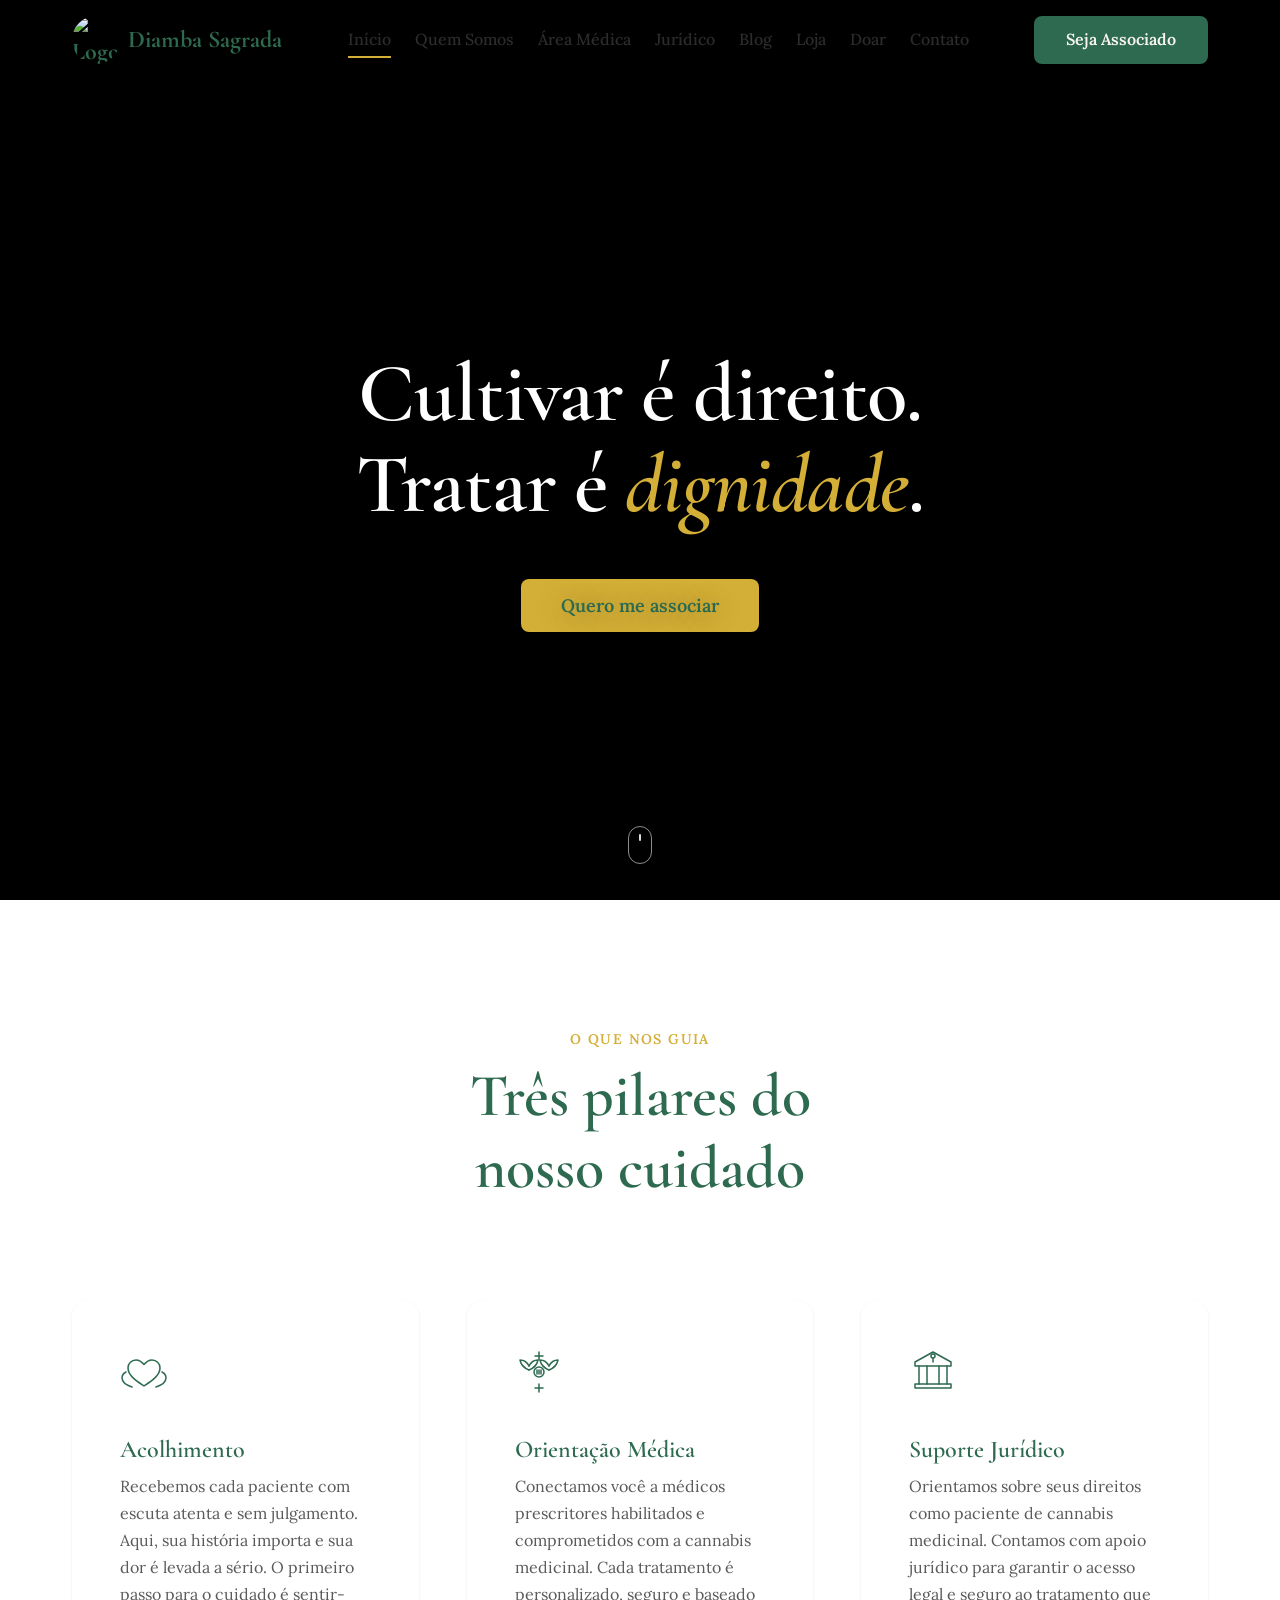
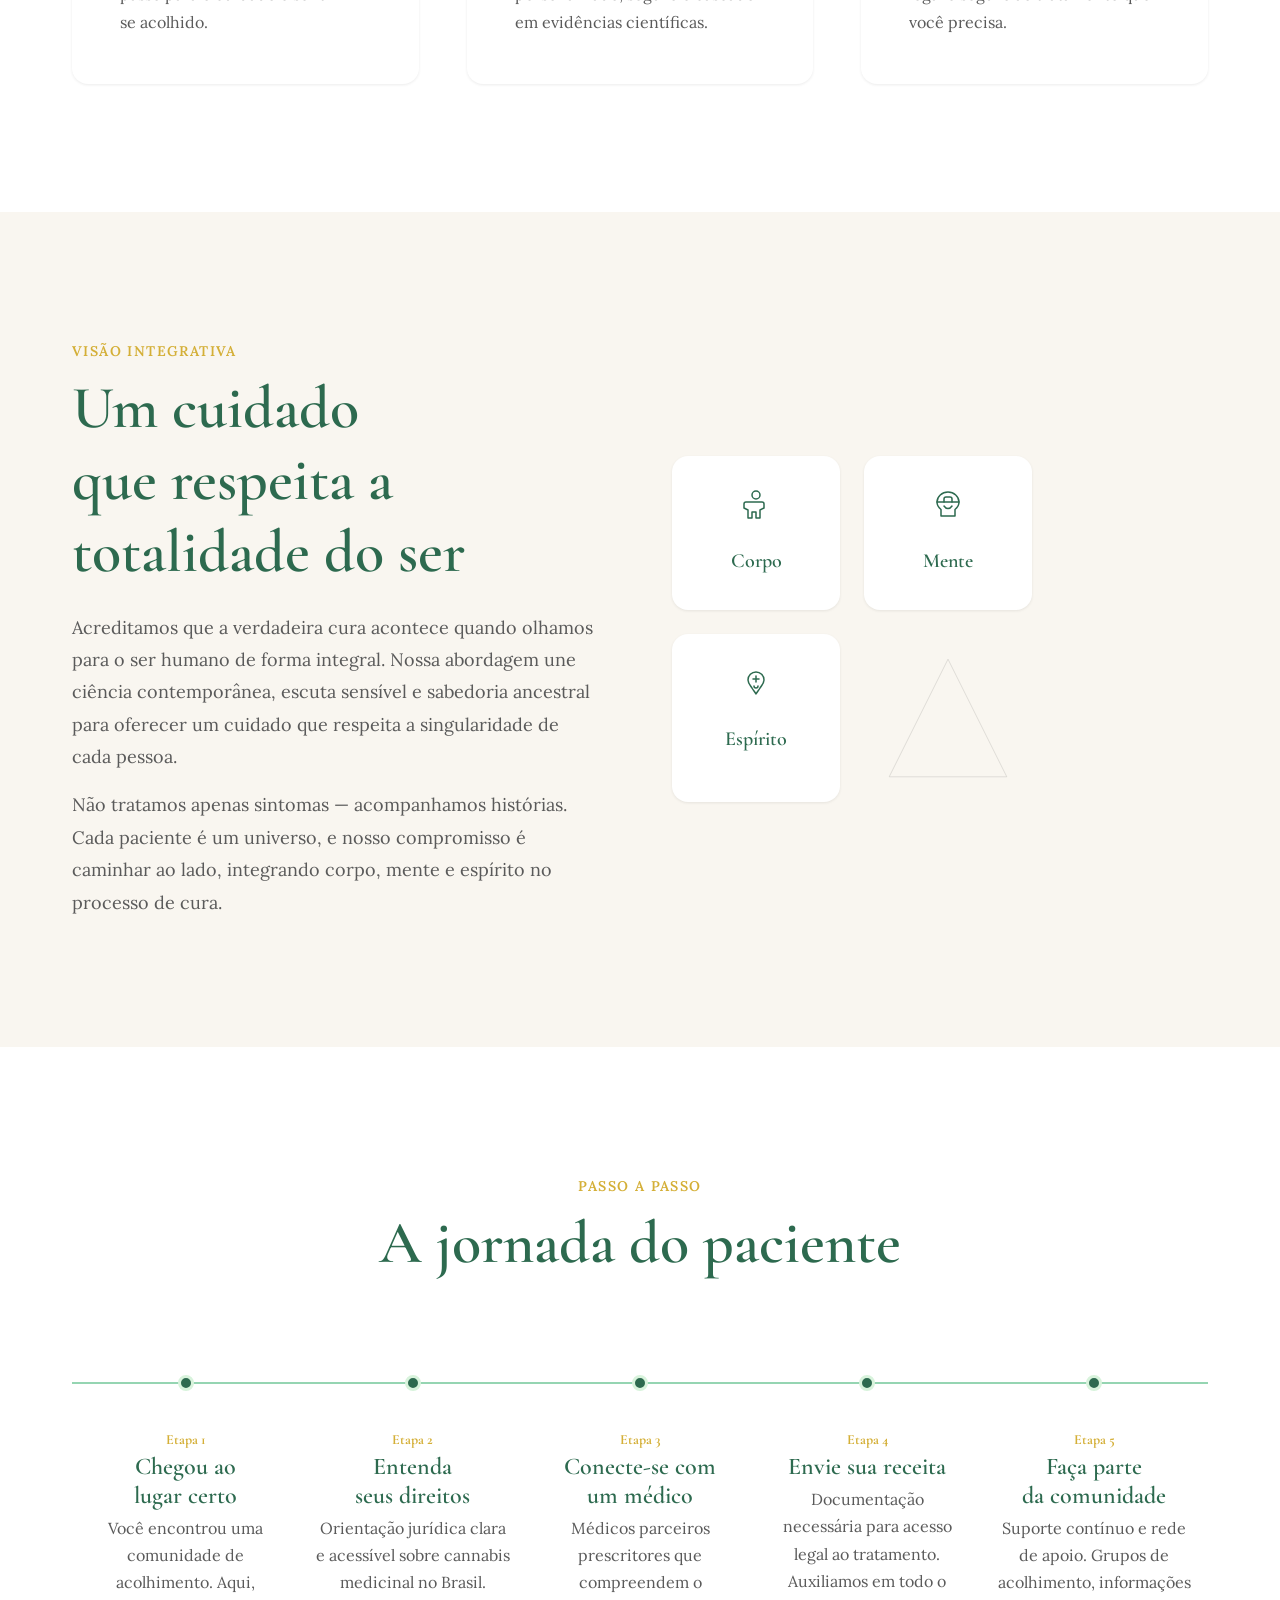
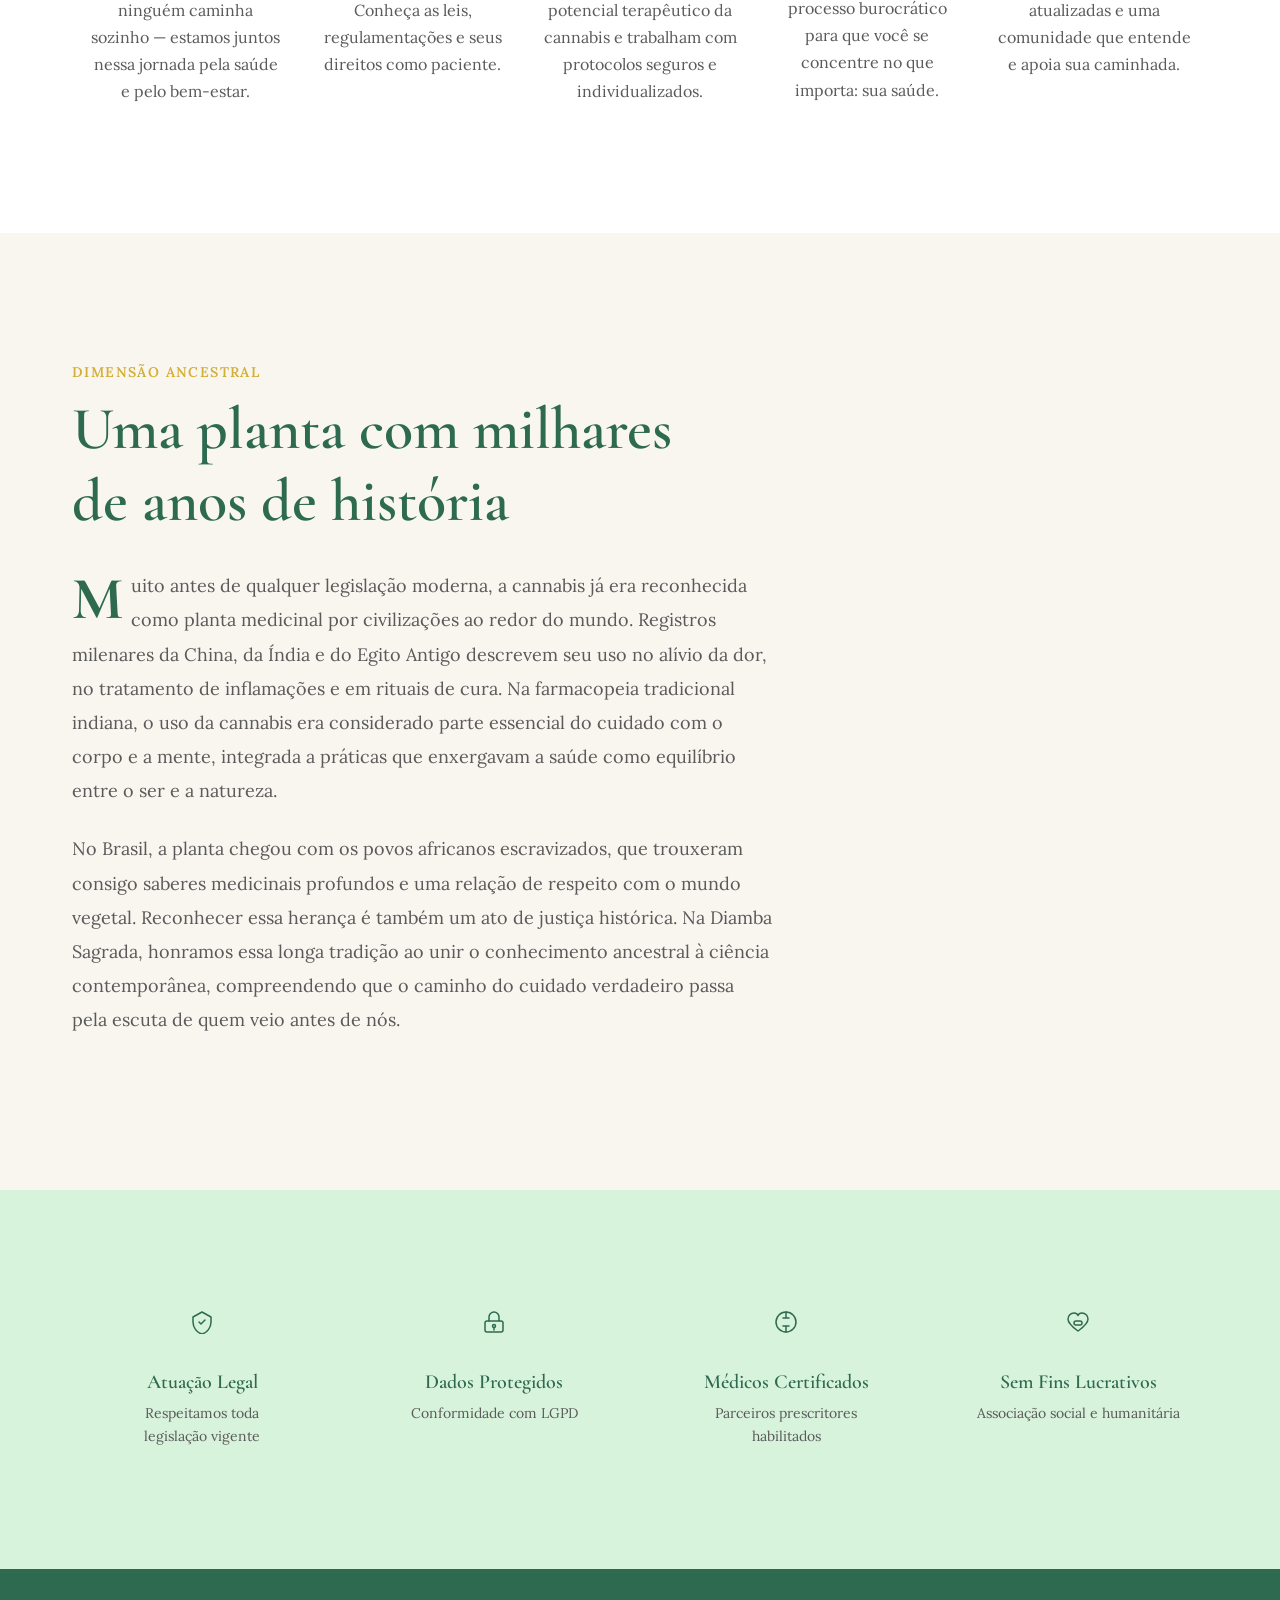
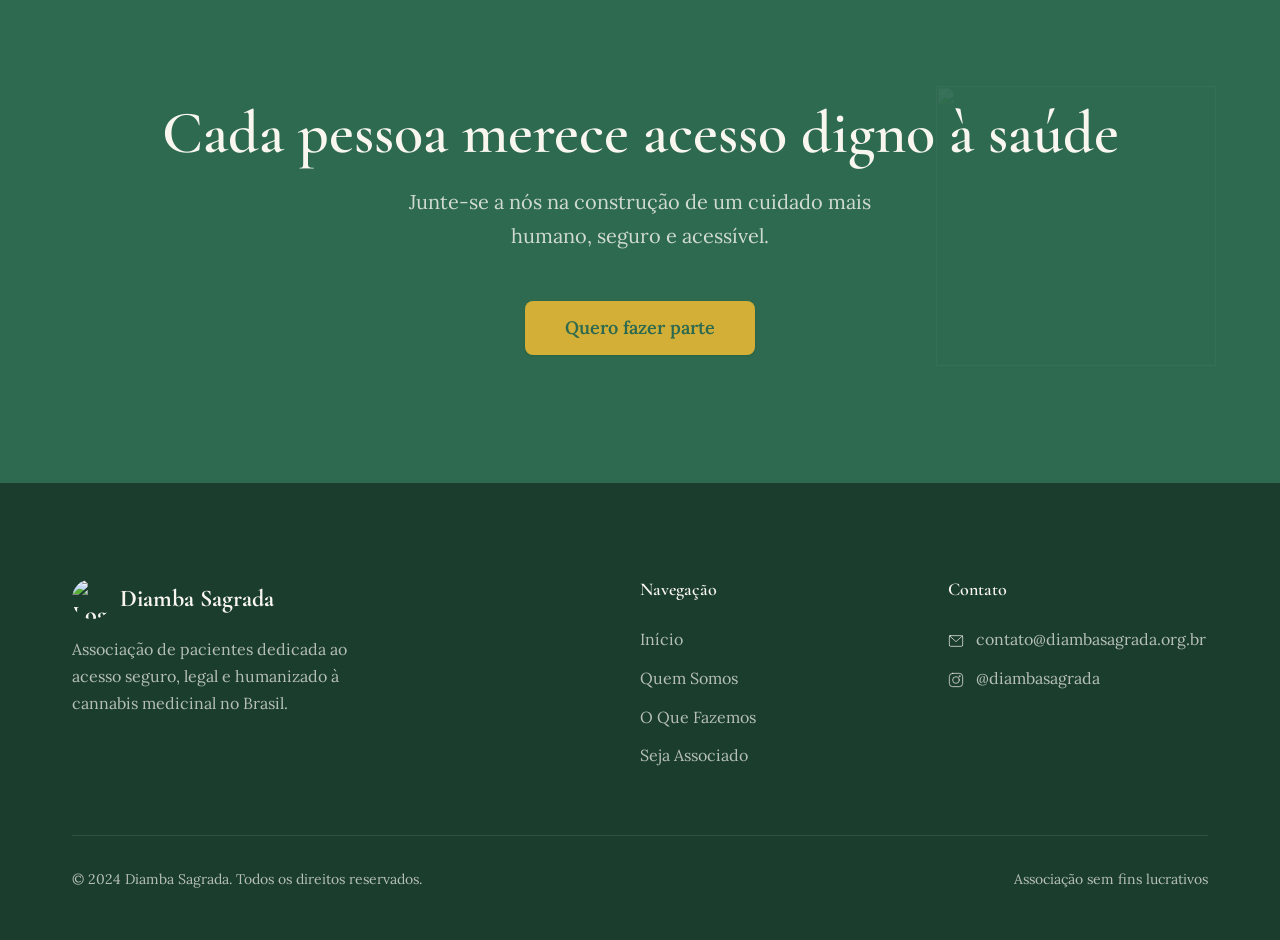
==== commit 7bc8da8c: "feat: link "Doar" no menu de todas as páginas Adiciona o item Doar (desktop e mobile) após Loja na n" ====
--- a/index.html
+++ b/index.html
@@ -27,6 +27,7 @@
         <a href="area-juridica.html" class="nav__link">Jurídico</a>
         <a href="blog.html" class="nav__link">Blog</a>
         <a href="produtos.html" class="nav__link">Loja</a>
+        <a href="doar.html" class="nav__link">Doar</a>
         <a href="contato.html" class="nav__link">Contato</a>
       </div>
 
@@ -46,6 +47,7 @@
       <a href="area-juridica.html">Jurídico</a>
       <a href="blog.html">Blog</a>
       <a href="produtos.html">Loja</a>
+      <a href="doar.html">Doar</a>
       <a href="contato.html">Contato</a>
       <a href="seja-associado.html" class="btn btn--gold">Seja Associado</a>
     </div>
--- a/css/style.css
+++ b/css/style.css
@@ -4130,3 +4130,195 @@
     animation: none;
   }
 }
+
+/* --------------------------------------------------------------------------
+   X. ASSOCIAÇÃO — etapas, documentos, voucher (adicionado p/ fluxo completo)
+   -------------------------------------------------------------------------- */
+.form-step__title {
+  font-size: var(--text-2xl);
+  margin-bottom: var(--space-xs);
+}
+.form-step__hint {
+  color: var(--color-text-light);
+  font-size: var(--text-sm);
+  margin-bottom: var(--space-xl);
+}
+
+/* Caixa rolável de documento (Regulamento) */
+.doc-scroll {
+  max-height: 360px;
+  overflow-y: auto;
+  padding: var(--space-lg);
+  margin-bottom: var(--space-xl);
+  border: 1px solid var(--color-green-pale);
+  border-left: 3px solid var(--color-green-mid);
+  border-radius: var(--border-radius);
+  background: rgba(216, 243, 220, 0.25);
+}
+.doc-scroll p { margin-bottom: var(--space-md); font-size: var(--text-sm); color: var(--color-text-light); }
+.doc-scroll__cap {
+  font-family: var(--font-display);
+  font-size: var(--text-lg);
+  color: var(--color-green-deep);
+  margin: var(--space-md) 0 var(--space-sm);
+}
+.doc-scroll__note { font-style: italic; }
+
+/* Listas de declarações dos termos */
+.doc-list {
+  counter-reset: decl;
+  display: flex;
+  flex-direction: column;
+  gap: var(--space-sm);
+  margin-bottom: var(--space-md);
+}
+.doc-list li {
+  counter-increment: decl;
+  position: relative;
+  padding-left: 2.2rem;
+  font-size: var(--text-sm);
+  color: var(--color-text-light);
+  line-height: 1.7;
+}
+.doc-list li::before {
+  content: counter(decl);
+  position: absolute;
+  left: 0;
+  top: 0;
+  width: 1.5rem;
+  height: 1.5rem;
+  display: inline-flex;
+  align-items: center;
+  justify-content: center;
+  font-family: var(--font-display);
+  font-size: var(--text-xs);
+  color: var(--color-green-deep);
+  background: var(--color-green-pale);
+  border-radius: 50%;
+}
+.doc-fecho {
+  font-style: italic;
+  font-size: var(--text-sm);
+  color: var(--color-text-light);
+  margin-bottom: var(--space-xl);
+}
+
+/* Fieldsets dentro do formulário */
+.form-fieldset {
+  border: none;
+  padding: 0;
+  margin-bottom: var(--space-xl);
+  border-top: 1px solid var(--color-green-pale);
+  padding-top: var(--space-lg);
+}
+.form-legend {
+  font-family: var(--font-display);
+  font-size: var(--text-lg);
+  color: var(--color-green-deep);
+  margin-bottom: var(--space-md);
+  padding: 0;
+}
+.form-legend span { color: var(--color-text-light); font-size: var(--text-xs); font-style: italic; }
+.form-radios { display: flex; flex-wrap: wrap; gap: var(--space-lg); }
+.form-radio { display: inline-flex; align-items: center; gap: var(--space-xs); cursor: pointer; }
+.form-radio input { accent-color: var(--color-green-deep); }
+
+/* Conclusão — voucher opt-in e taxa */
+.voucher-optin {
+  border: 1px solid var(--color-gold-soft);
+  background: rgba(232, 212, 139, 0.18);
+  border-radius: var(--border-radius);
+  padding: var(--space-md);
+  margin-bottom: var(--space-lg);
+}
+.fee-row {
+  display: flex;
+  align-items: baseline;
+  justify-content: space-between;
+  gap: var(--space-md);
+  padding: var(--space-md) 0;
+  border-top: 1px solid var(--color-green-pale);
+  border-bottom: 1px solid var(--color-green-pale);
+  margin-bottom: var(--space-lg);
+}
+.fee-row__label { font-family: var(--font-display); font-size: var(--text-lg); color: var(--color-green-deep); }
+.fee-row__value { font-style: italic; color: var(--color-text-light); }
+
+/* Caixa de voucher na tela de sucesso */
+.voucher-box {
+  display: flex;
+  flex-direction: column;
+  gap: var(--space-xs);
+  max-width: 380px;
+  margin: var(--space-xl) auto;
+  padding: var(--space-lg);
+  border: 1px solid var(--color-gold);
+  border-radius: var(--border-radius);
+  background: rgba(232, 212, 139, 0.2);
+  text-align: center;
+}
+.voucher-box__label {
+  font-size: var(--text-xs);
+  letter-spacing: 0.18em;
+  text-transform: uppercase;
+  color: var(--color-green-deep);
+}
+.voucher-box__code {
+  font-family: var(--font-display);
+  font-weight: 700;
+  font-size: var(--text-2xl);
+  letter-spacing: 0.08em;
+  color: var(--color-text);
+  user-select: all;
+}
+.voucher-box__hint { font-size: var(--text-xs); color: var(--color-text-light); }
+.payment-note { color: var(--color-text-light); font-size: var(--text-sm); max-width: 460px; margin: var(--space-md) auto 0; }
+.confirmation__actions {
+  display: flex;
+  justify-content: center;
+  gap: var(--space-md);
+  flex-wrap: wrap;
+  margin-top: var(--space-lg);
+}
+
+/* Conexão com médico (área médica) */
+.conn-grid {
+  display: grid;
+  grid-template-columns: 1fr 1fr;
+  gap: var(--space-xl);
+}
+.conn-card {
+  display: flex;
+  flex-direction: column;
+  padding: var(--space-2xl);
+  border: 1px solid var(--color-green-pale);
+  border-radius: var(--border-radius-lg);
+  background: var(--color-offwhite);
+  box-shadow: var(--shadow-sm);
+  transition: border-color var(--duration-base) var(--ease-out), box-shadow var(--duration-base) var(--ease-out);
+}
+.conn-card:hover { border-color: var(--color-gold); box-shadow: var(--shadow-md); }
+.conn-card__tag {
+  font-style: italic;
+  color: var(--color-green-mid);
+  text-transform: uppercase;
+  letter-spacing: 0.15em;
+  font-size: var(--text-xs);
+  margin-bottom: var(--space-sm);
+}
+.conn-card h3 { font-size: var(--text-2xl); margin-bottom: var(--space-md); }
+.conn-card p { color: var(--color-text-light); margin-bottom: var(--space-xl); }
+.conn-card .btn { margin-top: auto; align-self: flex-start; }
+.conn-parceiro {
+  display: flex;
+  gap: var(--space-lg);
+  align-items: center;
+  justify-content: space-between;
+  flex-wrap: wrap;
+  margin-top: var(--space-2xl);
+  padding-top: var(--space-xl);
+  border-top: 1px solid var(--color-green-pale);
+}
+.conn-parceiro p { max-width: 46ch; color: var(--color-text-light); }
+.conn-parceiro strong { display: block; color: var(--color-green-deep); font-family: var(--font-display); font-size: var(--text-lg); }
+@media (max-width: 768px) { .conn-grid { grid-template-columns: 1fr; } }
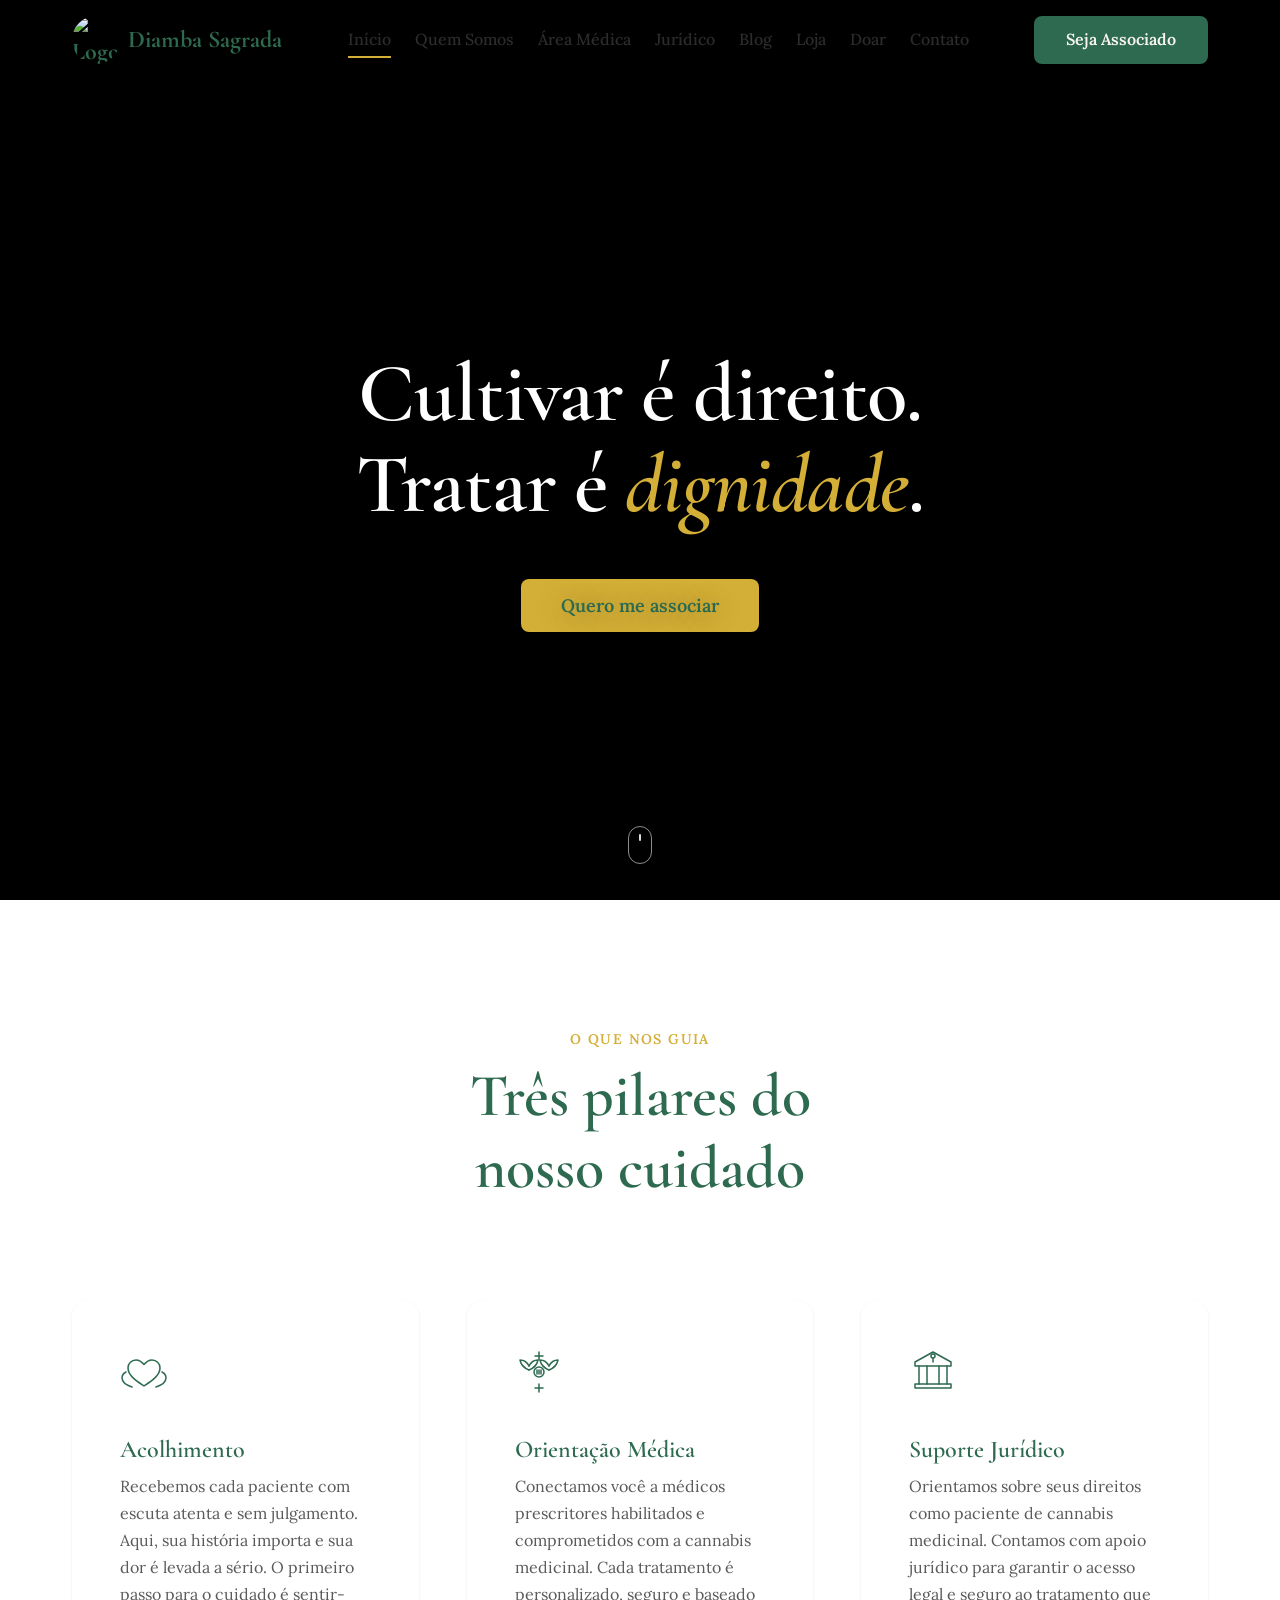
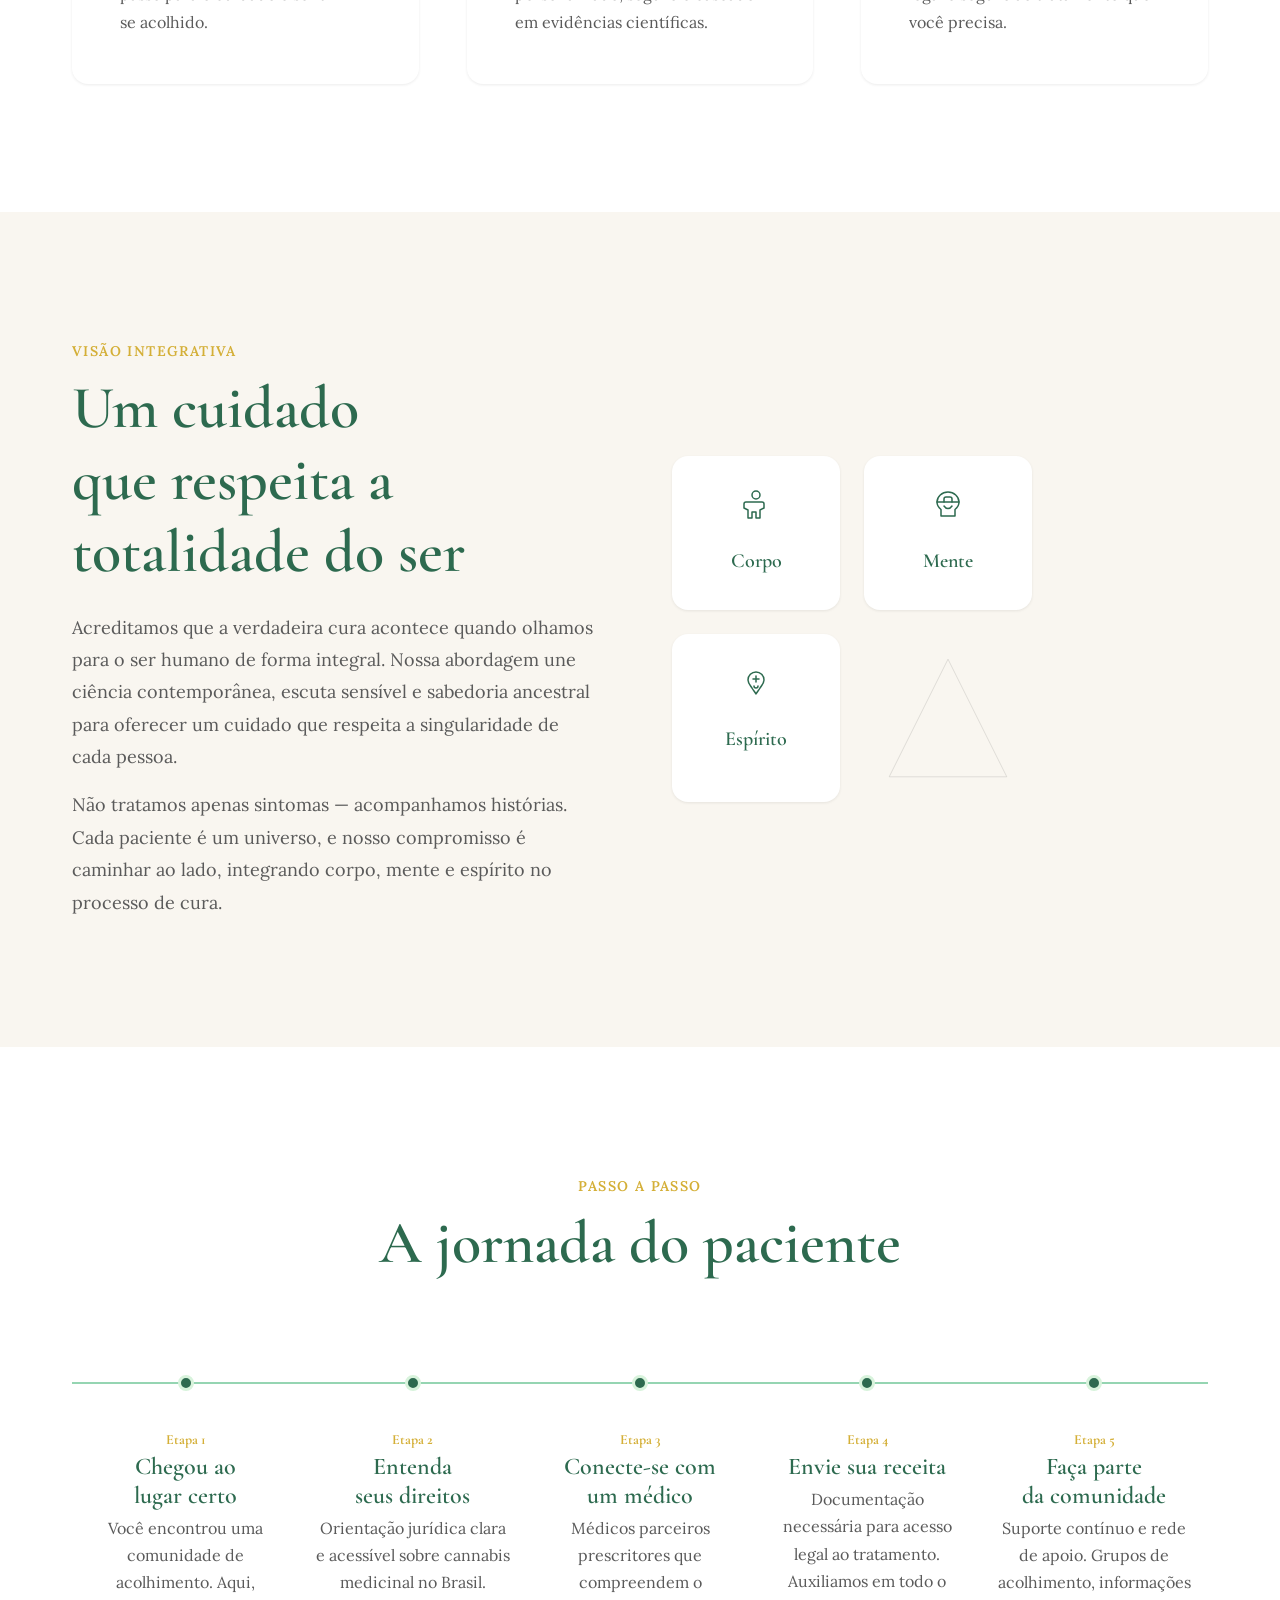
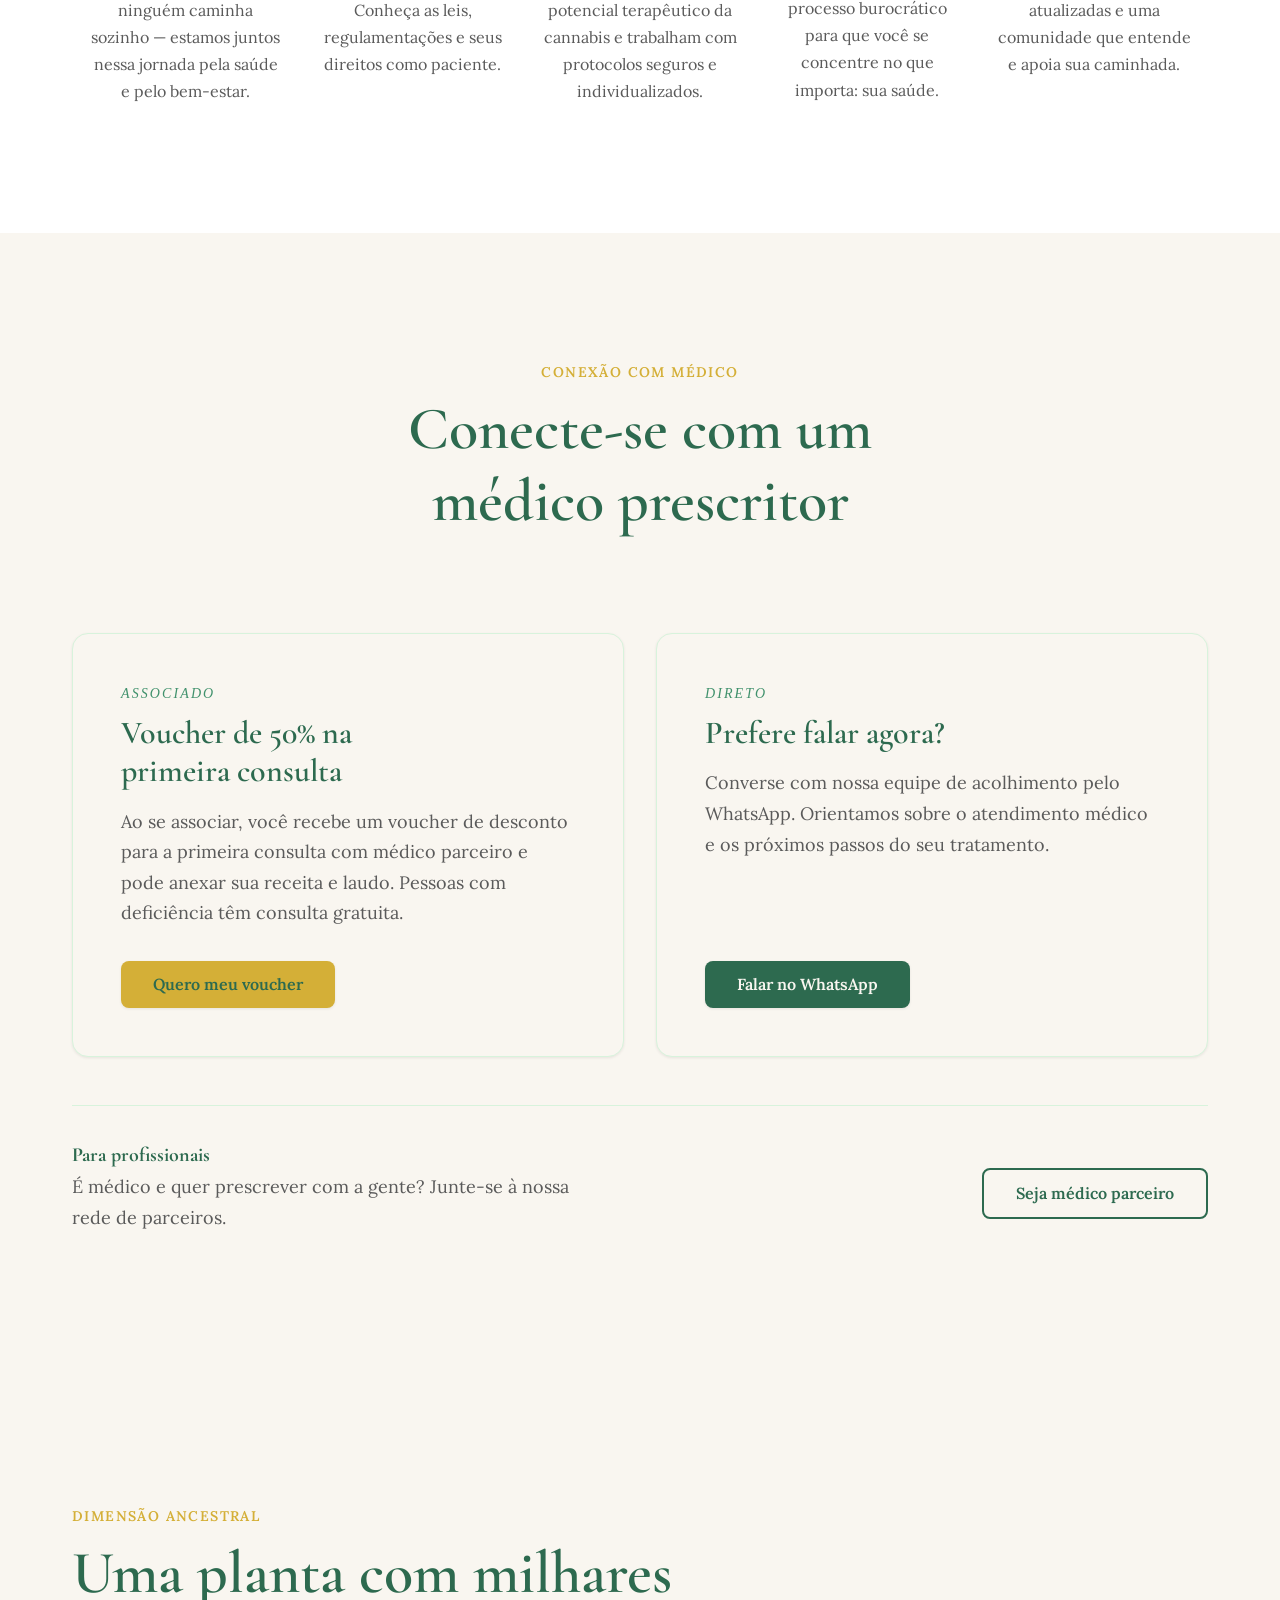
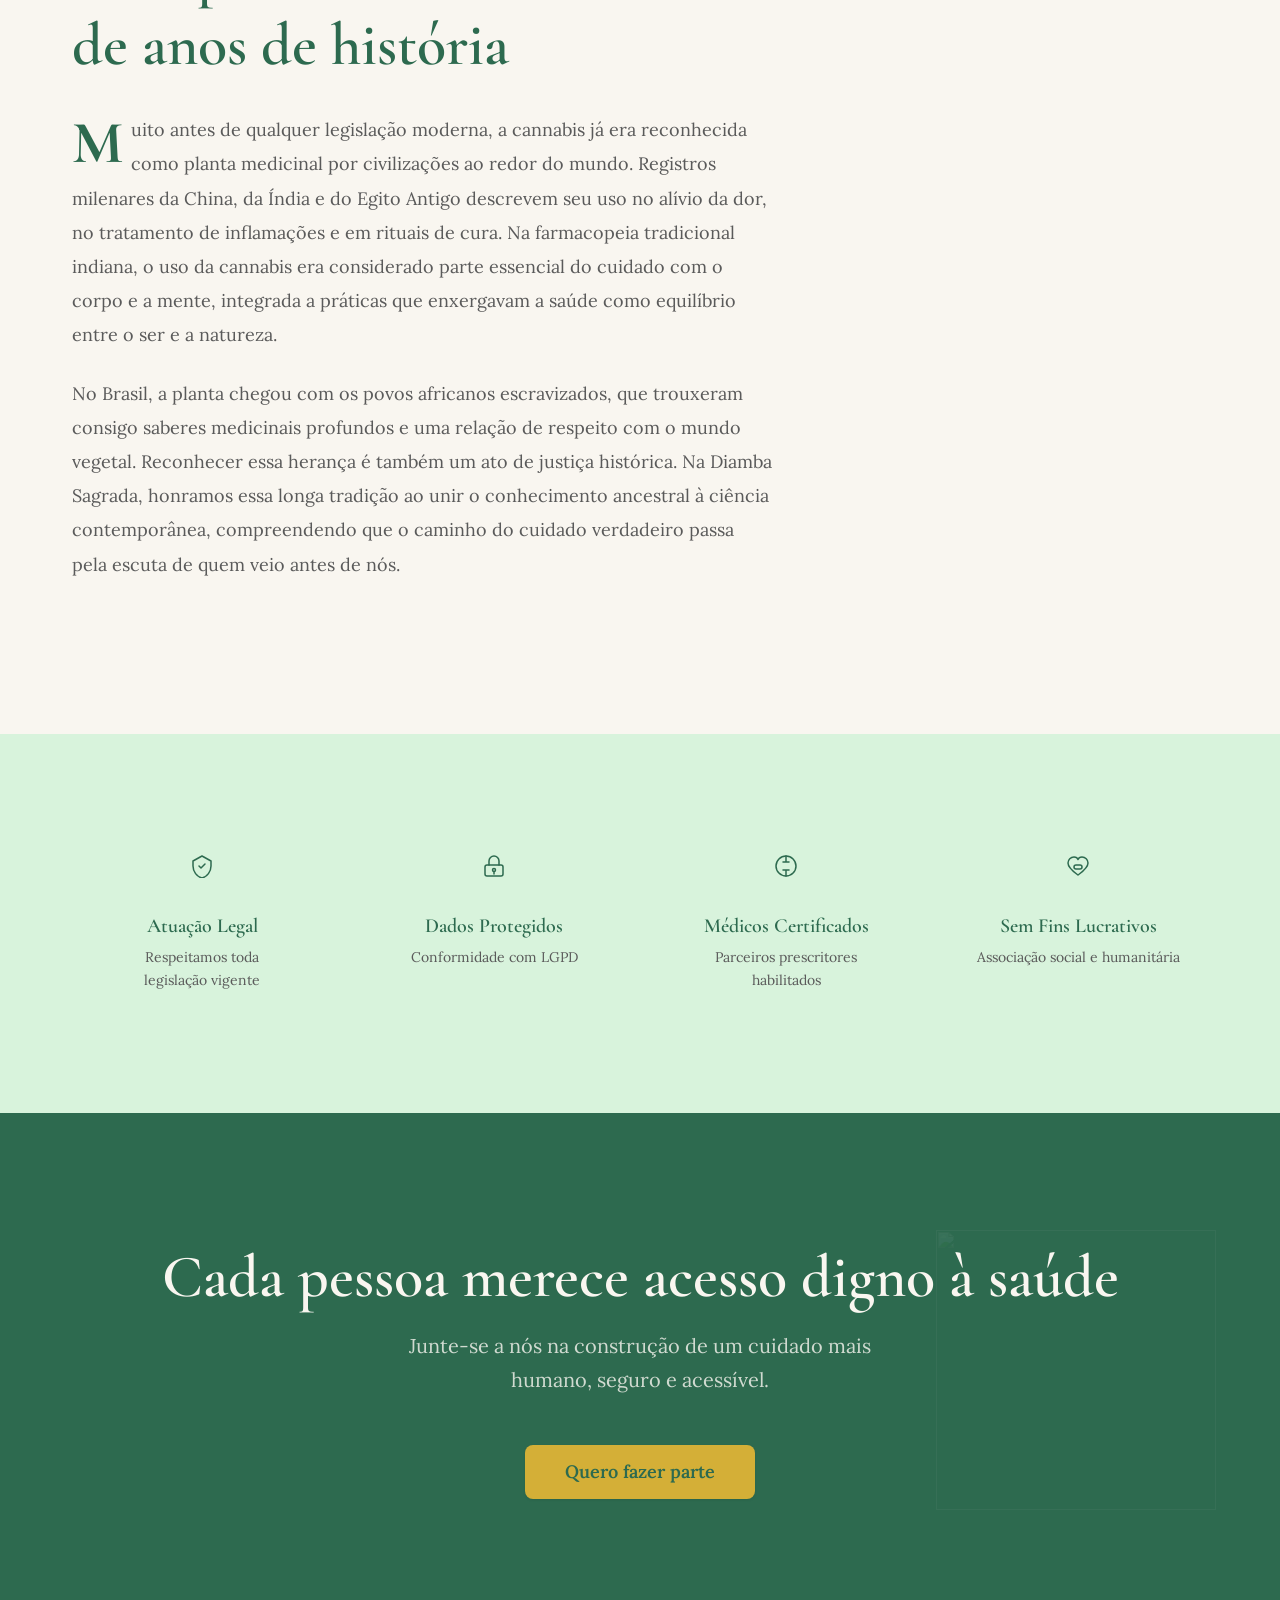
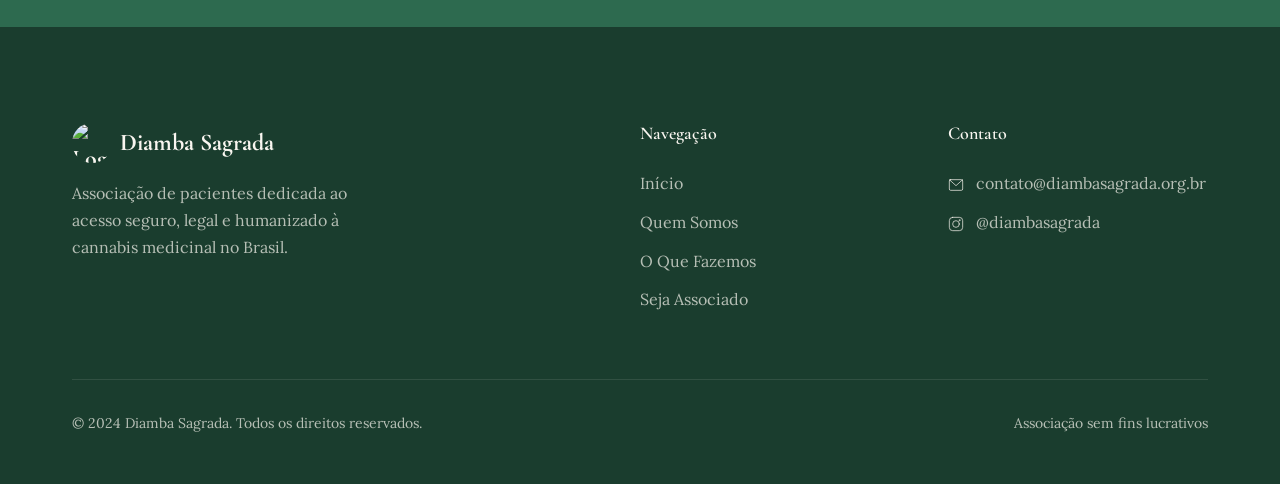
==== commit 5dbe9d4b: "feat(home): conexão com médico, voucher e "seja médico parceiro" Adiciona à página inicial a seção d" ====
--- a/index.html
+++ b/index.html
@@ -246,6 +246,40 @@
       </div>
     </section>
 
+    <!-- ========== CONEXÃO COM MÉDICO + VOUCHER ========== -->
+    <section class="section">
+      <div class="container">
+        <div class="section__header reveal">
+          <span class="section__overline">Conexão com médico</span>
+          <h2 class="section__title">Conecte-se com um médico prescritor</h2>
+        </div>
+
+        <div class="conn-grid reveal">
+          <article class="conn-card">
+            <span class="conn-card__tag">Associado</span>
+            <h3>Voucher de 50% na primeira consulta</h3>
+            <p>Ao se associar, você recebe um voucher de desconto para a primeira consulta com médico parceiro e pode anexar sua receita e laudo. Pessoas com deficiência têm consulta gratuita.</p>
+            <a href="seja-associado.html" class="btn btn--gold">Quero meu voucher</a>
+          </article>
+
+          <article class="conn-card">
+            <span class="conn-card__tag">Direto</span>
+            <h3>Prefere falar agora?</h3>
+            <p>Converse com nossa equipe de acolhimento pelo WhatsApp. Orientamos sobre o atendimento médico e os próximos passos do seu tratamento.</p>
+            <a href="https://wa.me/553598848060?text=Ol%C3%A1!%20Gostaria%20de%20orienta%C3%A7%C3%A3o%20para%20uma%20consulta%20m%C3%A9dica%20de%20cannabis%20com%20a%20Diamba%20Sagrada." class="btn btn--primary" target="_blank" rel="noopener noreferrer">Falar no WhatsApp</a>
+          </article>
+        </div>
+
+        <div class="conn-parceiro reveal">
+          <p>
+            <strong>Para profissionais</strong>
+            É médico e quer prescrever com a gente? Junte-se à nossa rede de parceiros.
+          </p>
+          <a href="https://wa.me/553598848060?text=Ol%C3%A1!%20Sou%20m%C3%A9dico(a)%20e%20tenho%20interesse%20em%20ser%20parceiro%20da%20Diamba%20Sagrada." class="btn btn--secondary" target="_blank" rel="noopener noreferrer">Seja médico parceiro</a>
+        </div>
+      </div>
+    </section>
+
     <!-- ========== ANCESTRAL DIMENSION ========== -->
     <section class="section ancestral">
       <div class="container">
--- a/css/style.css
+++ b/css/style.css
@@ -4322,3 +4322,27 @@
 .conn-parceiro p { max-width: 46ch; color: var(--color-text-light); }
 .conn-parceiro strong { display: block; color: var(--color-green-deep); font-family: var(--font-display); font-size: var(--text-lg); }
 @media (max-width: 768px) { .conn-grid { grid-template-columns: 1fr; } }
+
+/* Formulário de envio de receita (área médica) */
+.receita-form { max-width: 720px; margin: 0 auto; }
+.receita-form__actions {
+  display: flex;
+  gap: var(--space-md);
+  flex-wrap: wrap;
+  align-items: center;
+  margin-top: var(--space-lg);
+}
+.receita-form__success {
+  display: flex;
+  gap: var(--space-md);
+  align-items: center;
+  justify-content: center;
+  text-align: center;
+  padding: var(--space-2xl);
+  border: 1px solid var(--color-green-mid);
+  border-radius: var(--border-radius-lg);
+  background: var(--color-green-pale);
+  color: var(--color-green-deep);
+}
+.receita-form__success svg { flex-shrink: 0; }
+.receita-form__success p { margin: 0; }
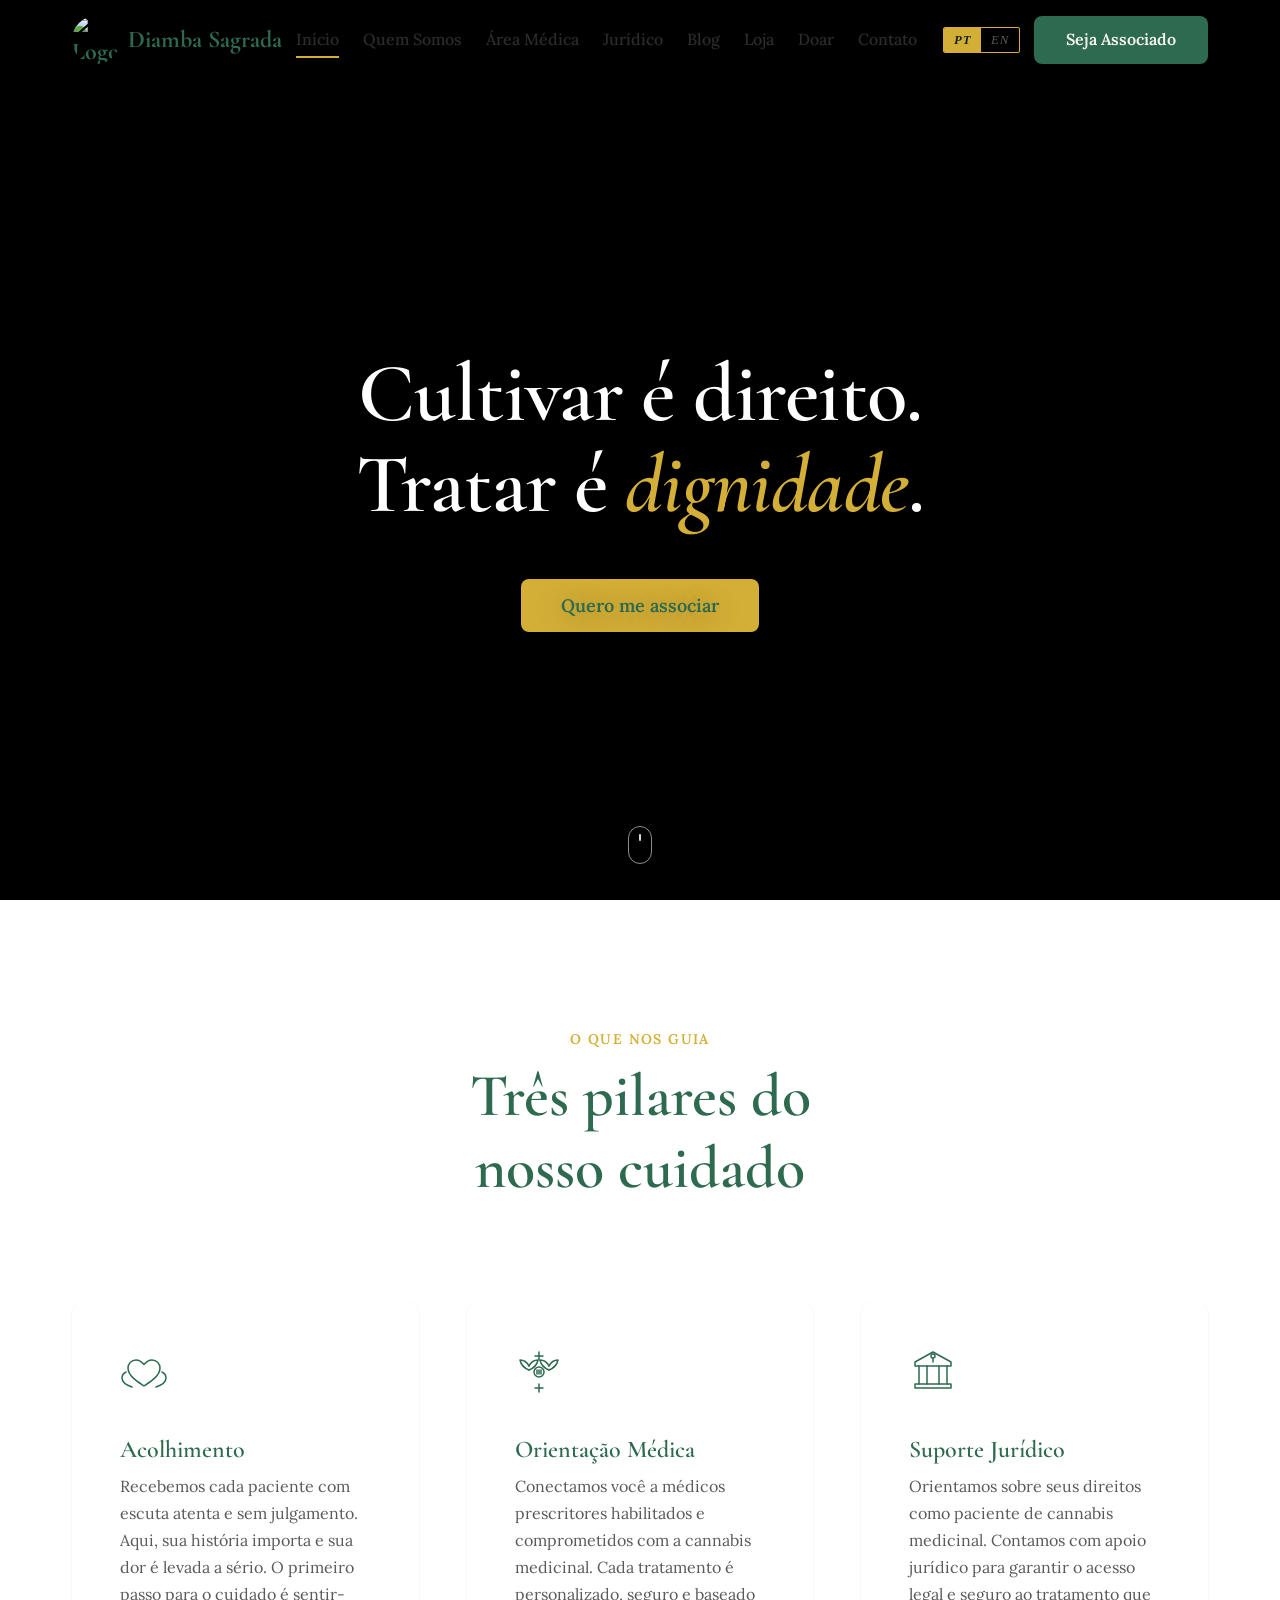
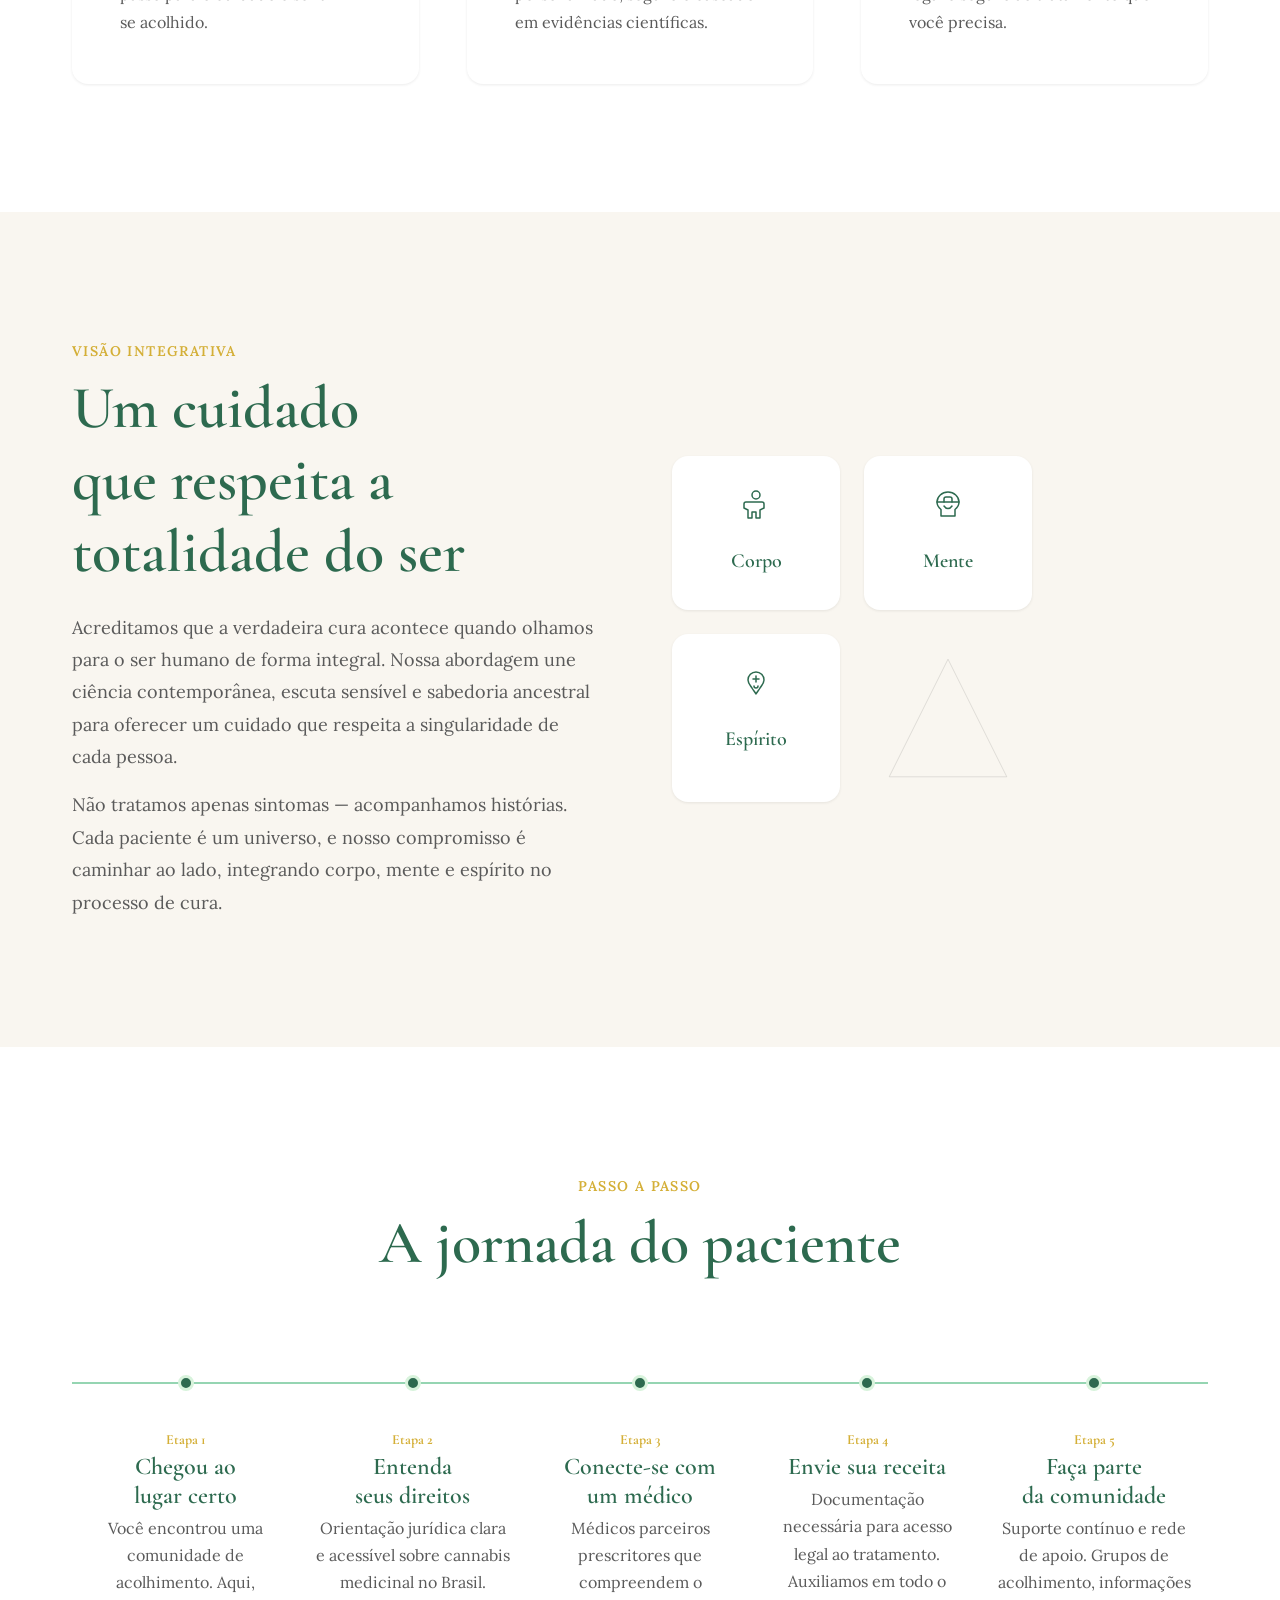
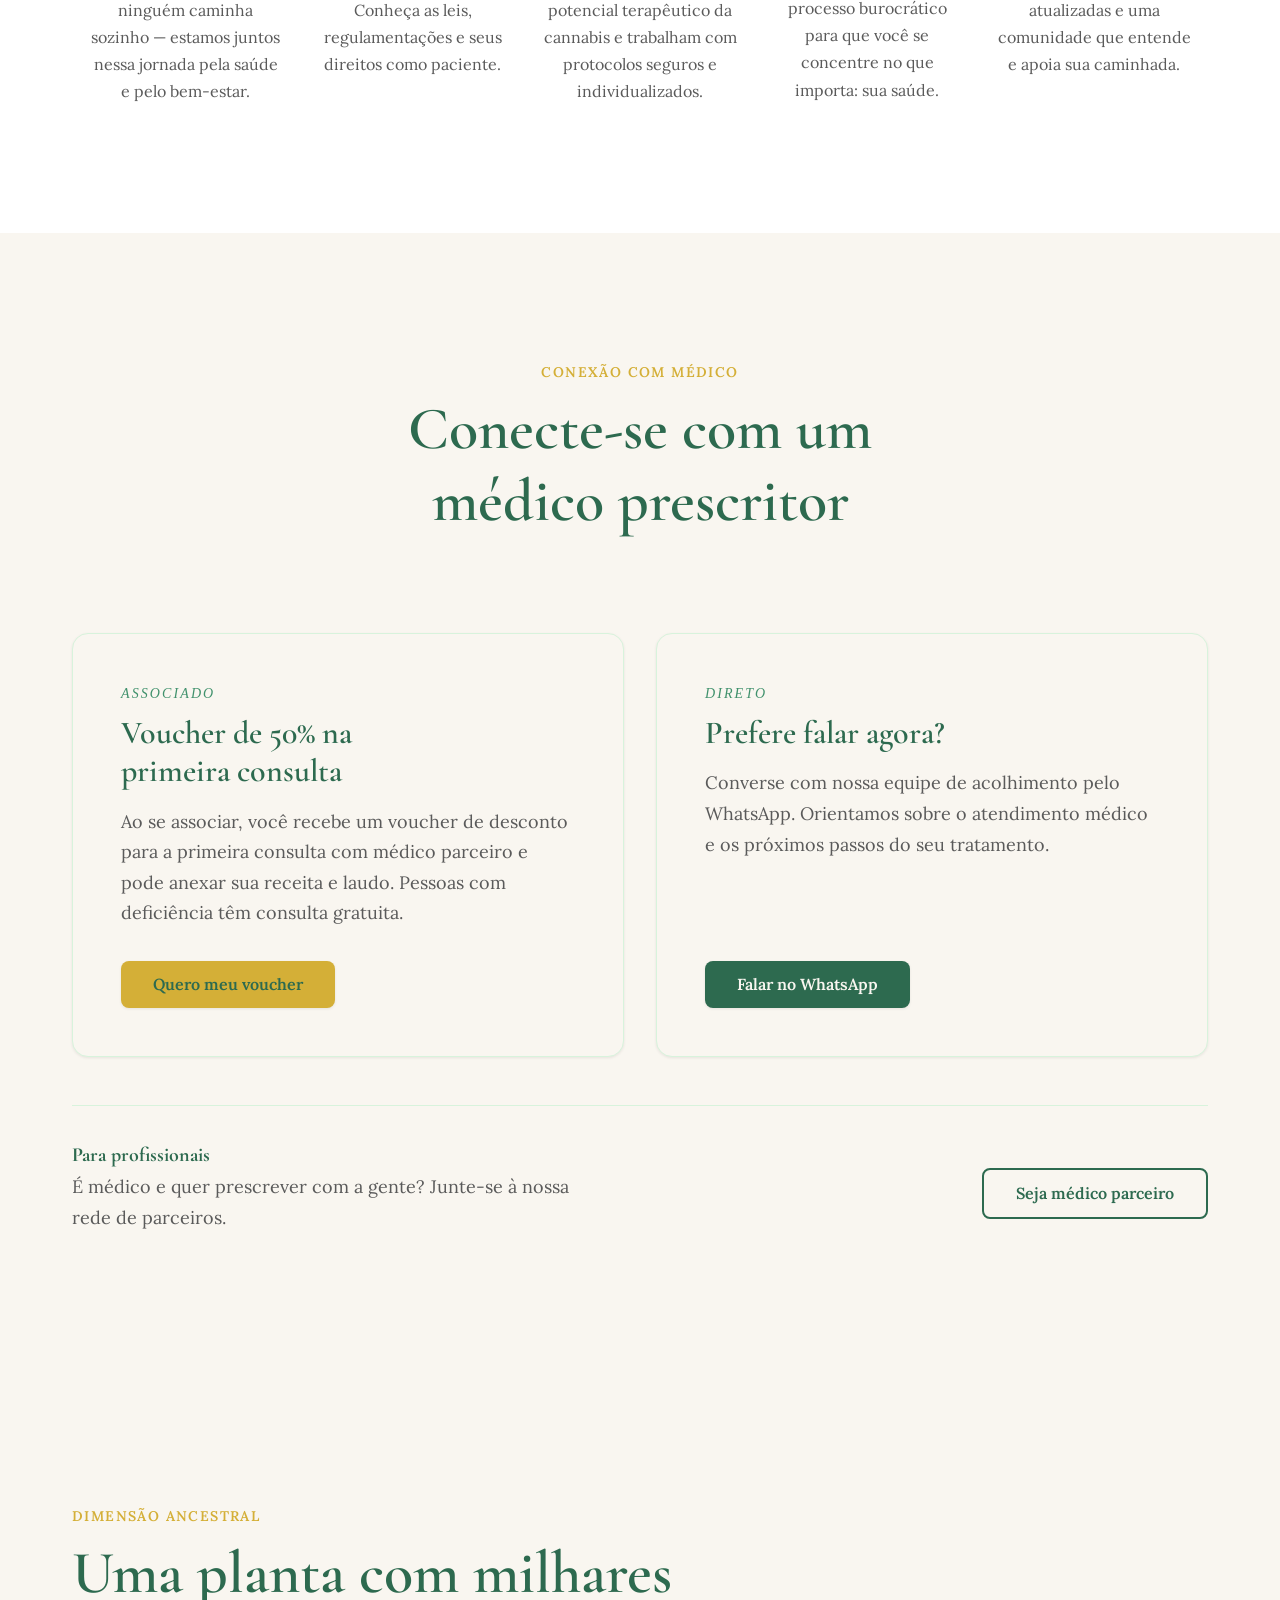
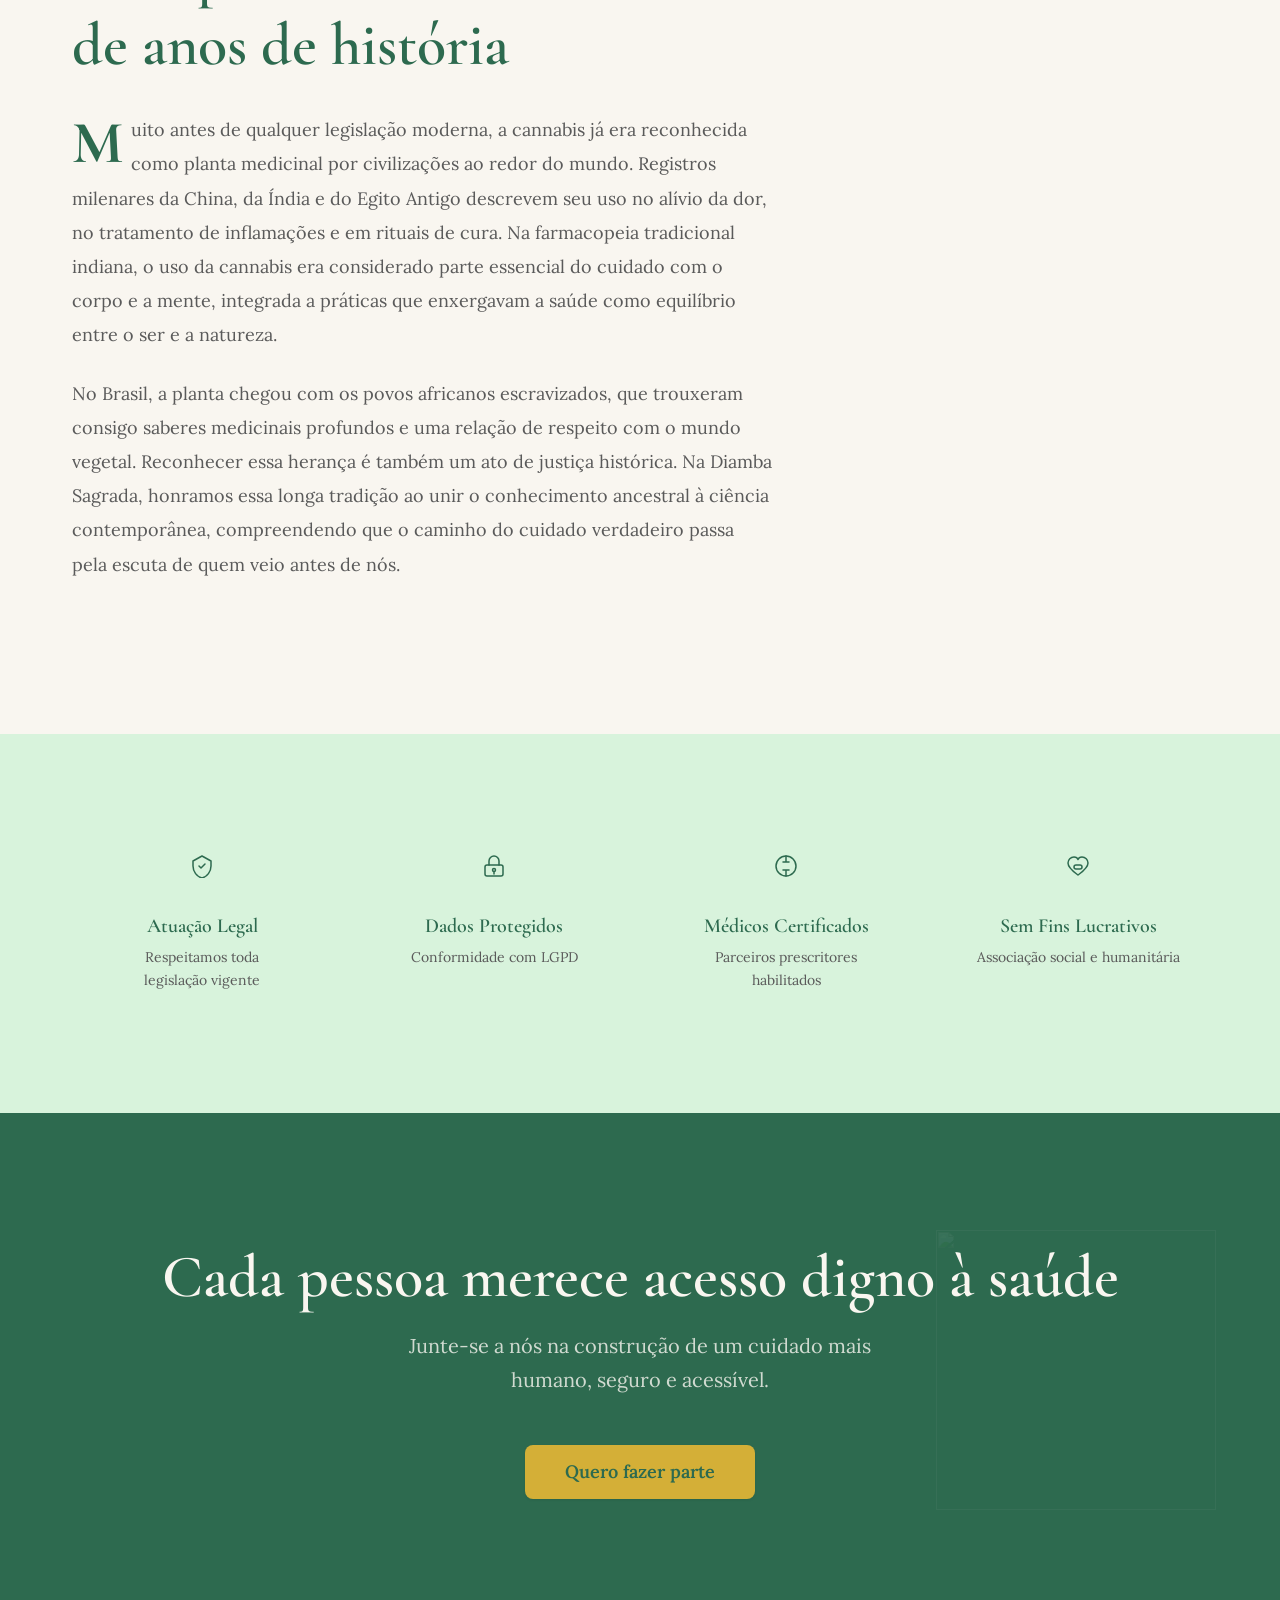
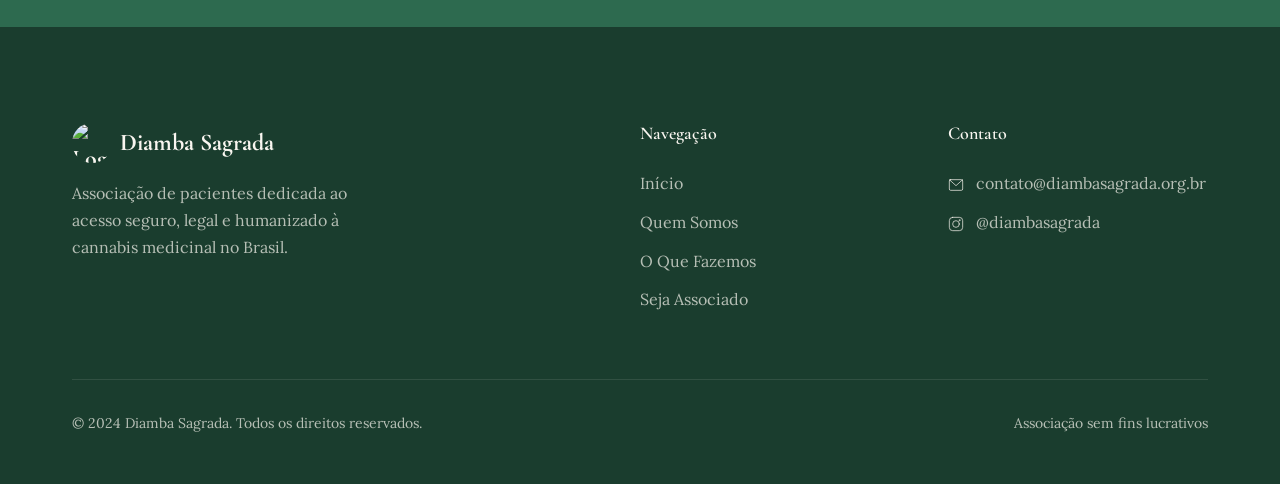
==== commit c5368b05: "feat: porta suporte bilingue PT/EN para o site oficial Aplica a camada de internacionalizacao (PT/EN" ====
--- a/index.html
+++ b/index.html
@@ -3,8 +3,8 @@
 <head>
   <meta charset="UTF-8">
   <meta name="viewport" content="width=device-width, initial-scale=1.0">
-  <title>Diamba Sagrada — Associação de Pacientes de Cannabis Medicinal</title>
-  <meta name="description" content="A Diamba Sagrada é uma associação de pacientes que acredita que o cuidado com a saúde é um direito de todos. Cultivar é direito. Tratar é dignidade.">
+  <title data-en="Diamba Sagrada — Medical Cannabis Patient Association">Diamba Sagrada — Associação de Pacientes de Cannabis Medicinal</title>
+  <meta name="description" content="A Diamba Sagrada é uma associação de pacientes que acredita que o cuidado com a saúde é um direito de todos. Cultivar é direito. Tratar é dignidade." data-en-content="Diamba Sagrada is a patient association that believes health care is everyone's right. To cultivate is a right. To treat is dignity.">
   <link rel="preconnect" href="https://fonts.googleapis.com">
   <link rel="preconnect" href="https://fonts.gstatic.com" crossorigin>
   <link href="https://fonts.googleapis.com/css2?family=Cormorant+Garamond:ital,wght@0,400;0,600;0,700;1,400;1,600;1,700&family=Lora:ital,wght@0,400;0,500;0,600;1,400;1,500;1,600&display=swap" rel="stylesheet">
@@ -15,41 +15,50 @@
   <!-- ========== NAVIGATION ========== -->
   <header class="nav" role="banner">
     <div class="nav__inner">
-      <a href="index.html" class="nav__logo" aria-label="Diamba Sagrada — Página Inicial">
+      <a href="index.html" class="nav__logo" aria-label="Diamba Sagrada — Página Inicial" data-en-aria-label="Diamba Sagrada — Home">
         <img src="img/logo.png" alt="Logo Diamba Sagrada" width="48" height="48">
         <span>Diamba Sagrada</span>
       </a>
 
       <div class="nav__links">
-        <a href="index.html" class="nav__link nav__link--active" aria-current="page">Início</a>
-        <a href="quem-somos.html" class="nav__link">Quem Somos</a>
-        <a href="area-medica.html" class="nav__link">Área Médica</a>
-        <a href="area-juridica.html" class="nav__link">Jurídico</a>
-        <a href="blog.html" class="nav__link">Blog</a>
-        <a href="produtos.html" class="nav__link">Loja</a>
-        <a href="doar.html" class="nav__link">Doar</a>
-        <a href="contato.html" class="nav__link">Contato</a>
-      </div>
-
-      <a href="seja-associado.html" class="btn btn--primary nav__cta">Seja Associado</a>
-
-      <button class="nav__toggle" aria-label="Abrir menu" aria-expanded="false" aria-controls="mobile-menu">
+        <a href="index.html" class="nav__link nav__link--active" aria-current="page" data-en="Home">Início</a>
+        <a href="quem-somos.html" class="nav__link" data-en="About Us">Quem Somos</a>
+        <a href="area-medica.html" class="nav__link" data-en="Medical">Área Médica</a>
+        <a href="area-juridica.html" class="nav__link" data-en="Legal">Jurídico</a>
+        <a href="blog.html" class="nav__link" data-en="Blog">Blog</a>
+        <a href="produtos.html" class="nav__link" data-en="Shop">Loja</a>
+        <a href="doar.html" class="nav__link" data-en="Donate">Doar</a>
+        <a href="contato.html" class="nav__link" data-en="Contact">Contato</a>
+      </div>
+
+      <div class="lang-toggle" role="group" aria-label="Idioma / Language">
+        <button type="button" class="lang-toggle__btn" data-lang="pt" aria-pressed="true">PT</button>
+        <button type="button" class="lang-toggle__btn" data-lang="en" aria-pressed="false">EN</button>
+      </div>
+
+      <a href="seja-associado.html" class="btn btn--primary nav__cta" data-en="Become a Member">Seja Associado</a>
+
+      <button class="nav__toggle" aria-label="Abrir menu" aria-expanded="false" aria-controls="mobile-menu" data-en-aria-label="Open menu">
         <span></span>
         <span></span>
         <span></span>
       </button>
     </div>
 
-    <div class="nav__mobile" id="mobile-menu" role="dialog" aria-label="Menu de navegação">
-      <a href="index.html">Início</a>
-      <a href="quem-somos.html">Quem Somos</a>
-      <a href="area-medica.html">Área Médica</a>
-      <a href="area-juridica.html">Jurídico</a>
-      <a href="blog.html">Blog</a>
-      <a href="produtos.html">Loja</a>
-      <a href="doar.html">Doar</a>
-      <a href="contato.html">Contato</a>
-      <a href="seja-associado.html" class="btn btn--gold">Seja Associado</a>
+    <div class="nav__mobile" id="mobile-menu" role="dialog" aria-label="Menu de navegação" data-en-aria-label="Navigation menu">
+      <a href="index.html" data-en="Home">Início</a>
+      <a href="quem-somos.html" data-en="About Us">Quem Somos</a>
+      <a href="area-medica.html" data-en="Medical">Área Médica</a>
+      <a href="area-juridica.html" data-en="Legal">Jurídico</a>
+      <a href="blog.html" data-en="Blog">Blog</a>
+      <a href="produtos.html" data-en="Shop">Loja</a>
+      <a href="doar.html" data-en="Donate">Doar</a>
+      <a href="contato.html" data-en="Contact">Contato</a>
+      <a href="seja-associado.html" class="btn btn--gold" data-en="Become a Member">Seja Associado</a>
+      <div class="lang-toggle" role="group" aria-label="Idioma / Language">
+        <button type="button" class="lang-toggle__btn" data-lang="pt" aria-pressed="true">PT</button>
+        <button type="button" class="lang-toggle__btn" data-lang="en" aria-pressed="false">EN</button>
+      </div>
     </div>
   </header>
 
@@ -63,12 +72,12 @@
       <div class="hero__overlay" aria-hidden="true"></div>
 
       <div class="container hero__content">
-        <h1 class="hero__title page-enter">
+        <h1 class="hero__title page-enter" data-en="To cultivate is a right.<br>To treat is <span class='accent'>dignity</span>.">
           Cultivar é direito.<br>
           Tratar é <span class="accent">dignidade</span>.
         </h1>
         <div class="btn-group page-enter" style="justify-content:center">
-          <a href="seja-associado.html" class="btn btn--gold btn--lg">Quero me associar</a>
+          <a href="seja-associado.html" class="btn btn--gold btn--lg" data-en="I want to join">Quero me associar</a>
         </div>
       </div>
 
@@ -81,8 +90,8 @@
     <section class="section pillars">
       <div class="container">
         <div class="section__header reveal">
-          <span class="section__overline">O que nos guia</span>
-          <h2 class="section__title">Três pilares do nosso cuidado</h2>
+          <span class="section__overline" data-en="What guides us">O que nos guia</span>
+          <h2 class="section__title" data-en="Three pillars of our care">Três pilares do nosso cuidado</h2>
         </div>
 
         <div class="grid grid--3 stagger">
@@ -95,8 +104,8 @@
                 <path d="M42 24c2 1 4 3 4 6 0 4-4 7-10 9"/>
               </svg>
             </div>
-            <h3 class="card__title">Acolhimento</h3>
-            <p class="card__text">
+            <h3 class="card__title" data-en="Welcoming">Acolhimento</h3>
+            <p class="card__text" data-en="We receive every patient with attentive, non-judgmental listening. Here, your story matters and your pain is taken seriously. The first step toward care is feeling welcomed.">
               Recebemos cada paciente com escuta atenta e sem julgamento. Aqui, sua história importa e sua dor é levada a sério. O primeiro passo para o cuidado é sentir-se acolhido.
             </p>
           </article>
@@ -114,8 +123,8 @@
                 <path d="M22 22v4M24 22v4M26 22v4"/>
               </svg>
             </div>
-            <h3 class="card__title">Orientação Médica</h3>
-            <p class="card__text">
+            <h3 class="card__title" data-en="Medical Guidance">Orientação Médica</h3>
+            <p class="card__text" data-en="We connect you with licensed prescribing physicians committed to medical cannabis. Every treatment is personalized, safe and grounded in scientific evidence.">
               Conectamos você a médicos prescritores habilitados e comprometidos com a cannabis medicinal. Cada tratamento é personalizado, seguro e baseado em evidências científicas.
             </p>
           </article>
@@ -131,8 +140,8 @@
                 <circle cx="24" cy="8" r="2"/>
               </svg>
             </div>
-            <h3 class="card__title">Suporte Jurídico</h3>
-            <p class="card__text">
+            <h3 class="card__title" data-en="Legal Support">Suporte Jurídico</h3>
+            <p class="card__text" data-en="We guide you on your rights as a medical cannabis patient. We rely on legal support to ensure safe, lawful access to the treatment you need.">
               Orientamos sobre seus direitos como paciente de cannabis medicinal. Contamos com apoio jurídico para garantir o acesso legal e seguro ao tratamento que você precisa.
             </p>
           </article>
@@ -145,17 +154,17 @@
       <div class="container">
         <div class="vision__grid">
           <div class="vision__text reveal">
-            <span class="section__overline">Visão Integrativa</span>
-            <h2 class="section__title">Um cuidado que respeita a totalidade do ser</h2>
-            <p>
+            <span class="section__overline" data-en="Integrative Vision">Visão Integrativa</span>
+            <h2 class="section__title" data-en="Care that respects the whole being">Um cuidado que respeita a totalidade do ser</h2>
+            <p data-en="We believe true healing happens when we see the human being as a whole. Our approach unites contemporary science, sensitive listening and ancestral wisdom to offer care that respects the singularity of each person.">
               Acreditamos que a verdadeira cura acontece quando olhamos para o ser humano de forma integral. Nossa abordagem une ciência contemporânea, escuta sensível e sabedoria ancestral para oferecer um cuidado que respeita a singularidade de cada pessoa.
             </p>
-            <p>
+            <p data-en="We don't treat symptoms alone — we accompany stories. Each patient is a universe, and our commitment is to walk alongside them, integrating body, mind and spirit in the healing process.">
               Não tratamos apenas sintomas — acompanhamos histórias. Cada paciente é um universo, e nosso compromisso é caminhar ao lado, integrando corpo, mente e espírito no processo de cura.
             </p>
           </div>
 
-          <div class="vision__triad reveal" aria-label="Tríade integrativa: Corpo, Mente e Espírito">
+          <div class="vision__triad reveal" aria-label="Tríade integrativa: Corpo, Mente e Espírito" data-en-aria-label="Integrative triad: Body, Mind and Spirit">
             <div class="triad">
               <div class="triad__item triad__item--top">
                 <div class="triad__icon">
@@ -164,7 +173,7 @@
                     <path d="M10 14h12c1 0 2 1 2 2v4l-4 2v8h-4v-6h-4v6h-4v-8l-4-2v-4c0-1 1-2 2-2z"/>
                   </svg>
                 </div>
-                <span class="triad__label">Corpo</span>
+                <span class="triad__label" data-en="Body">Corpo</span>
               </div>
               <div class="triad__item triad__item--left">
                 <div class="triad__icon">
@@ -175,7 +184,7 @@
                     <path d="M12 14v-3c0-1 1-2 2-2h4c1 0 2 1 2 2v3"/>
                   </svg>
                 </div>
-                <span class="triad__label">Mente</span>
+                <span class="triad__label" data-en="Mind">Mente</span>
               </div>
               <div class="triad__item triad__item--right">
                 <div class="triad__icon">
@@ -186,7 +195,7 @@
                     <path d="M14 20c0 1 1 2 2 2s2-1 2-2"/>
                   </svg>
                 </div>
-                <span class="triad__label">Espírito</span>
+                <span class="triad__label" data-en="Spirit">Espírito</span>
               </div>
               <svg class="triad__lines" viewBox="0 0 200 200" fill="none" stroke="currentColor" stroke-width="0.5" opacity="0.3" aria-hidden="true">
                 <line x1="100" y1="30" x2="30" y2="170"/>
@@ -203,44 +212,44 @@
     <section class="section journey" id="jornada">
       <div class="container">
         <div class="section__header reveal">
-          <span class="section__overline">Passo a passo</span>
-          <h2 class="section__title">A jornada do paciente</h2>
+          <span class="section__overline" data-en="Step by step">Passo a passo</span>
+          <h2 class="section__title" data-en="The patient's journey">A jornada do paciente</h2>
         </div>
 
         <div class="timeline">
           <div class="timeline__step reveal">
             <div class="timeline__dot"></div>
-            <span class="timeline__number">Etapa 1</span>
-            <h3 class="timeline__title">Chegou ao lugar certo</h3>
-            <p class="timeline__text">Você encontrou uma comunidade de acolhimento. Aqui, ninguém caminha sozinho — estamos juntos nessa jornada pela saúde e pelo bem-estar.</p>
+            <span class="timeline__number" data-en="Step 1">Etapa 1</span>
+            <h3 class="timeline__title" data-en="You're in the right place">Chegou ao lugar certo</h3>
+            <p class="timeline__text" data-en="You have found a welcoming community. Here, no one walks alone — we are together on this journey toward health and well-being.">Você encontrou uma comunidade de acolhimento. Aqui, ninguém caminha sozinho — estamos juntos nessa jornada pela saúde e pelo bem-estar.</p>
           </div>
 
           <div class="timeline__step reveal">
             <div class="timeline__dot"></div>
-            <span class="timeline__number">Etapa 2</span>
-            <h3 class="timeline__title">Entenda seus direitos</h3>
-            <p class="timeline__text">Orientação jurídica clara e acessível sobre cannabis medicinal no Brasil. Conheça as leis, regulamentações e seus direitos como paciente.</p>
+            <span class="timeline__number" data-en="Step 2">Etapa 2</span>
+            <h3 class="timeline__title" data-en="Understand your rights">Entenda seus direitos</h3>
+            <p class="timeline__text" data-en="Clear, accessible legal guidance on medical cannabis in Brazil. Get to know the laws, regulations and your rights as a patient.">Orientação jurídica clara e acessível sobre cannabis medicinal no Brasil. Conheça as leis, regulamentações e seus direitos como paciente.</p>
           </div>
 
           <div class="timeline__step reveal">
             <div class="timeline__dot"></div>
-            <span class="timeline__number">Etapa 3</span>
-            <h3 class="timeline__title">Conecte-se com um médico</h3>
-            <p class="timeline__text">Médicos parceiros prescritores que compreendem o potencial terapêutico da cannabis e trabalham com protocolos seguros e individualizados.</p>
+            <span class="timeline__number" data-en="Step 3">Etapa 3</span>
+            <h3 class="timeline__title" data-en="Connect with a physician">Conecte-se com um médico</h3>
+            <p class="timeline__text" data-en="Partner prescribing physicians who understand the therapeutic potential of cannabis and work with safe, individualized protocols.">Médicos parceiros prescritores que compreendem o potencial terapêutico da cannabis e trabalham com protocolos seguros e individualizados.</p>
           </div>
 
           <div class="timeline__step reveal">
             <div class="timeline__dot"></div>
-            <span class="timeline__number">Etapa 4</span>
-            <h3 class="timeline__title">Envie sua receita</h3>
-            <p class="timeline__text">Documentação necessária para acesso legal ao tratamento. Auxiliamos em todo o processo burocrático para que você se concentre no que importa: sua saúde.</p>
+            <span class="timeline__number" data-en="Step 4">Etapa 4</span>
+            <h3 class="timeline__title" data-en="Send your prescription">Envie sua receita</h3>
+            <p class="timeline__text" data-en="The documentation needed for legal access to treatment. We assist with the entire bureaucratic process so you can focus on what matters: your health.">Documentação necessária para acesso legal ao tratamento. Auxiliamos em todo o processo burocrático para que você se concentre no que importa: sua saúde.</p>
           </div>
 
           <div class="timeline__step reveal">
             <div class="timeline__dot"></div>
-            <span class="timeline__number">Etapa 5</span>
-            <h3 class="timeline__title">Faça parte da comunidade</h3>
-            <p class="timeline__text">Suporte contínuo e rede de apoio. Grupos de acolhimento, informações atualizadas e uma comunidade que entende e apoia sua caminhada.</p>
+            <span class="timeline__number" data-en="Step 5">Etapa 5</span>
+            <h3 class="timeline__title" data-en="Join the community">Faça parte da comunidade</h3>
+            <p class="timeline__text" data-en="Ongoing support and a network of care. Welcoming groups, up-to-date information and a community that understands and supports your path.">Suporte contínuo e rede de apoio. Grupos de acolhimento, informações atualizadas e uma comunidade que entende e apoia sua caminhada.</p>
           </div>
         </div>
       </div>
@@ -308,13 +317,13 @@
         </div>
 
         <div class="ancestral__content reveal">
-          <span class="section__overline">Dimensão Ancestral</span>
-          <h2 class="section__title">Uma planta com milhares de anos de história</h2>
+          <span class="section__overline" data-en="Ancestral Dimension">Dimensão Ancestral</span>
+          <h2 class="section__title" data-en="A plant with thousands of years of history">Uma planta com milhares de anos de história</h2>
 
           <div class="ancestral__text">
-            <p>Muito antes de qualquer legislação moderna, a cannabis já era reconhecida como planta medicinal por civilizações ao redor do mundo. Registros milenares da China, da Índia e do Egito Antigo descrevem seu uso no alívio da dor, no tratamento de inflamações e em rituais de cura. Na farmacopeia tradicional indiana, o uso da cannabis era considerado parte essencial do cuidado com o corpo e a mente, integrada a práticas que enxergavam a saúde como equilíbrio entre o ser e a natureza.</p>
-
-            <p>No Brasil, a planta chegou com os povos africanos escravizados, que trouxeram consigo saberes medicinais profundos e uma relação de respeito com o mundo vegetal. Reconhecer essa herança é também um ato de justiça histórica. Na Diamba Sagrada, honramos essa longa tradição ao unir o conhecimento ancestral à ciência contemporânea, compreendendo que o caminho do cuidado verdadeiro passa pela escuta de quem veio antes de nós.</p>
+            <p data-en="Long before any modern legislation, cannabis was already recognized as a medicinal plant by civilizations around the world. Millennia-old records from China, India and Ancient Egypt describe its use in relieving pain, treating inflammation and in healing rituals. In traditional Indian pharmacopoeia, the use of cannabis was considered an essential part of caring for body and mind, integrated into practices that saw health as a balance between the self and nature.">Muito antes de qualquer legislação moderna, a cannabis já era reconhecida como planta medicinal por civilizações ao redor do mundo. Registros milenares da China, da Índia e do Egito Antigo descrevem seu uso no alívio da dor, no tratamento de inflamações e em rituais de cura. Na farmacopeia tradicional indiana, o uso da cannabis era considerado parte essencial do cuidado com o corpo e a mente, integrada a práticas que enxergavam a saúde como equilíbrio entre o ser e a natureza.</p>
+
+            <p data-en="In Brazil, the plant arrived with enslaved African peoples, who brought with them deep medicinal knowledge and a relationship of respect with the plant world. Recognizing this heritage is also an act of historical justice. At Diamba Sagrada, we honor this long tradition by uniting ancestral knowledge with contemporary science, understanding that the path to true care runs through listening to those who came before us.">No Brasil, a planta chegou com os povos africanos escravizados, que trouxeram consigo saberes medicinais profundos e uma relação de respeito com o mundo vegetal. Reconhecer essa herança é também um ato de justiça histórica. Na Diamba Sagrada, honramos essa longa tradição ao unir o conhecimento ancestral à ciência contemporânea, compreendendo que o caminho do cuidado verdadeiro passa pela escuta de quem veio antes de nós.</p>
           </div>
         </div>
       </div>
@@ -331,8 +340,8 @@
                 <path d="M9 12l2 2 4-4"/>
               </svg>
             </div>
-            <h3 class="trust__label">Atuação Legal</h3>
-            <p class="trust__text">Respeitamos toda legislação vigente</p>
+            <h3 class="trust__label" data-en="Lawful Operation">Atuação Legal</h3>
+            <p class="trust__text" data-en="We comply with all applicable law">Respeitamos toda legislação vigente</p>
           </div>
 
           <div class="trust__item reveal">
@@ -344,8 +353,8 @@
                 <path d="M12 17.5V20"/>
               </svg>
             </div>
-            <h3 class="trust__label">Dados Protegidos</h3>
-            <p class="trust__text">Conformidade com LGPD</p>
+            <h3 class="trust__label" data-en="Protected Data">Dados Protegidos</h3>
+            <p class="trust__text" data-en="Compliant with Brazil's LGPD">Conformidade com LGPD</p>
           </div>
 
           <div class="trust__item reveal">
@@ -355,8 +364,8 @@
                 <circle cx="12" cy="12" r="10"/>
               </svg>
             </div>
-            <h3 class="trust__label">Médicos Certificados</h3>
-            <p class="trust__text">Parceiros prescritores habilitados</p>
+            <h3 class="trust__label" data-en="Certified Physicians">Médicos Certificados</h3>
+            <p class="trust__text" data-en="Licensed prescribing partners">Parceiros prescritores habilitados</p>
           </div>
 
           <div class="trust__item reveal">
@@ -366,8 +375,8 @@
                 <path d="M8 13c0-1 1-2 2-2h4c1 0 2 1 2 2v0c0 1-1 2-2 2h-4c-1 0-2-1-2-2z"/>
               </svg>
             </div>
-            <h3 class="trust__label">Sem Fins Lucrativos</h3>
-            <p class="trust__text">Associação social e humanitária</p>
+            <h3 class="trust__label" data-en="Non-profit">Sem Fins Lucrativos</h3>
+            <p class="trust__text" data-en="A social and humanitarian association">Associação social e humanitária</p>
           </div>
         </div>
       </div>
@@ -380,9 +389,9 @@
       </div>
       <div class="container">
         <div class="cta-final__content reveal">
-          <h2 class="cta-final__title">Cada pessoa merece acesso digno à saúde</h2>
-          <p class="cta-final__subtitle">Junte-se a nós na construção de um cuidado mais humano, seguro e acessível.</p>
-          <a href="seja-associado.html" class="btn btn--gold btn--lg">Quero fazer parte</a>
+          <h2 class="cta-final__title" data-en="Everyone deserves dignified access to health">Cada pessoa merece acesso digno à saúde</h2>
+          <p class="cta-final__subtitle" data-en="Join us in building more humane, safe and accessible care.">Junte-se a nós na construção de um cuidado mais humano, seguro e acessível.</p>
+          <a href="seja-associado.html" class="btn btn--gold btn--lg" data-en="I want to take part">Quero fazer parte</a>
         </div>
       </div>
     </section>
@@ -394,27 +403,27 @@
     <div class="container">
       <div class="footer__grid">
         <div class="footer__brand">
-          <a href="index.html" class="footer__logo" aria-label="Diamba Sagrada — Página Inicial">
+          <a href="index.html" class="footer__logo" aria-label="Diamba Sagrada — Página Inicial" data-en-aria-label="Diamba Sagrada — Home">
             <img src="img/logo.png" alt="Logo Diamba Sagrada" width="40" height="40">
             <span>Diamba Sagrada</span>
           </a>
-          <p class="footer__desc">
+          <p class="footer__desc" data-en="A patient association dedicated to safe, legal and humane access to medical cannabis in Brazil.">
             Associação de pacientes dedicada ao acesso seguro, legal e humanizado à cannabis medicinal no Brasil.
           </p>
         </div>
 
         <div class="footer__nav">
-          <h4 class="footer__heading">Navegação</h4>
+          <h4 class="footer__heading" data-en="Navigation">Navegação</h4>
           <ul class="footer__list">
-            <li><a href="index.html" class="footer__link">Início</a></li>
-            <li><a href="quem-somos.html" class="footer__link">Quem Somos</a></li>
-            <li><a href="o-que-fazemos.html" class="footer__link">O Que Fazemos</a></li>
-            <li><a href="seja-associado.html" class="footer__link">Seja Associado</a></li>
+            <li><a href="index.html" class="footer__link" data-en="Home">Início</a></li>
+            <li><a href="quem-somos.html" class="footer__link" data-en="About Us">Quem Somos</a></li>
+            <li><a href="o-que-fazemos.html" class="footer__link" data-en="What We Do">O Que Fazemos</a></li>
+            <li><a href="seja-associado.html" class="footer__link" data-en="Become a Member">Seja Associado</a></li>
           </ul>
         </div>
 
         <div class="footer__contact">
-          <h4 class="footer__heading">Contato</h4>
+          <h4 class="footer__heading" data-en="Contact">Contato</h4>
           <ul class="footer__list">
             <li>
               <a href="mailto:contato@diambasagrada.org.br" class="footer__link">
@@ -426,7 +435,7 @@
               </a>
             </li>
             <li>
-              <a href="https://www.instagram.com/diambasagrada" target="_blank" rel="noopener noreferrer" class="footer__link" aria-label="Instagram da Diamba Sagrada">
+              <a href="https://www.instagram.com/diambasagrada" target="_blank" rel="noopener noreferrer" class="footer__link" aria-label="Instagram da Diamba Sagrada" data-en-aria-label="Diamba Sagrada on Instagram">
                 <svg viewBox="0 0 24 24" width="16" height="16" fill="none" stroke="currentColor" stroke-width="1.5" stroke-linecap="round" stroke-linejoin="round" aria-hidden="true" style="vertical-align: middle; margin-right: 0.5rem;">
                   <rect x="2" y="2" width="20" height="20" rx="5"/>
                   <circle cx="12" cy="12" r="5"/>
@@ -440,12 +449,13 @@
       </div>
 
       <div class="footer__bottom">
-        <p>&copy; 2024 Diamba Sagrada. Todos os direitos reservados.</p>
-        <p>Associação sem fins lucrativos</p>
+        <p data-en="&copy; 2024 Diamba Sagrada. All rights reserved.">&copy; 2024 Diamba Sagrada. Todos os direitos reservados.</p>
+        <p data-en="Non-profit association">Associação sem fins lucrativos</p>
       </div>
     </div>
   </footer>
 
   <script src="js/main.js"></script>
+  <script src="js/i18n.js"></script>
 </body>
 </html>
--- a/css/style.css
+++ b/css/style.css
@@ -4346,3 +4346,71 @@
 }
 .receita-form__success svg { flex-shrink: 0; }
 .receita-form__success p { margin: 0; }
+
+/* ==========================================================================
+   LANGUAGE TOGGLE (PT / EN)
+   ========================================================================== */
+.lang-toggle {
+  display: inline-flex;
+  align-items: center;
+  border: 1px solid var(--color-gold);
+  border-radius: 2px;
+  overflow: hidden;
+}
+
+.lang-toggle__btn {
+  -webkit-appearance: none;
+  appearance: none;
+  background: transparent;
+  border: 0;
+  cursor: pointer;
+  padding: 0.35rem 0.62rem;
+  font-family: inherit;
+  font-style: italic;
+  font-size: 0.8rem;
+  line-height: 1;
+  letter-spacing: 0.06em;
+  color: var(--color-text-light);
+  transition: background-color 0.2s ease, color 0.2s ease;
+}
+
+.lang-toggle__btn:hover {
+  color: var(--color-green-deep);
+}
+
+.lang-toggle__btn--active {
+  background: var(--color-gold);
+  color: #14271e;
+  font-weight: 600;
+}
+
+/* Desktop placement — only at the nav breakpoint (matches .nav__links) */
+.nav__inner .lang-toggle {
+  display: none;
+  margin-left: 0.75rem;
+}
+
+@media (min-width: 1024px) {
+  .nav__inner .lang-toggle {
+    display: inline-flex;
+  }
+}
+
+/* Inside the mobile menu */
+.nav__mobile .lang-toggle {
+  margin-top: 1.25rem;
+}
+
+/* Over the cinematic hero (light text before the nav scrolls) */
+body.has-cinematic-hero .nav:not(.nav--scrolled) .lang-toggle {
+  border-color: rgba(241, 232, 211, 0.5);
+}
+
+body.has-cinematic-hero .nav:not(.nav--scrolled) .lang-toggle__btn {
+  color: rgba(241, 232, 211, 0.88);
+}
+
+body.has-cinematic-hero .nav:not(.nav--scrolled) .lang-toggle__btn--active {
+  color: #14271e;
+}
+
